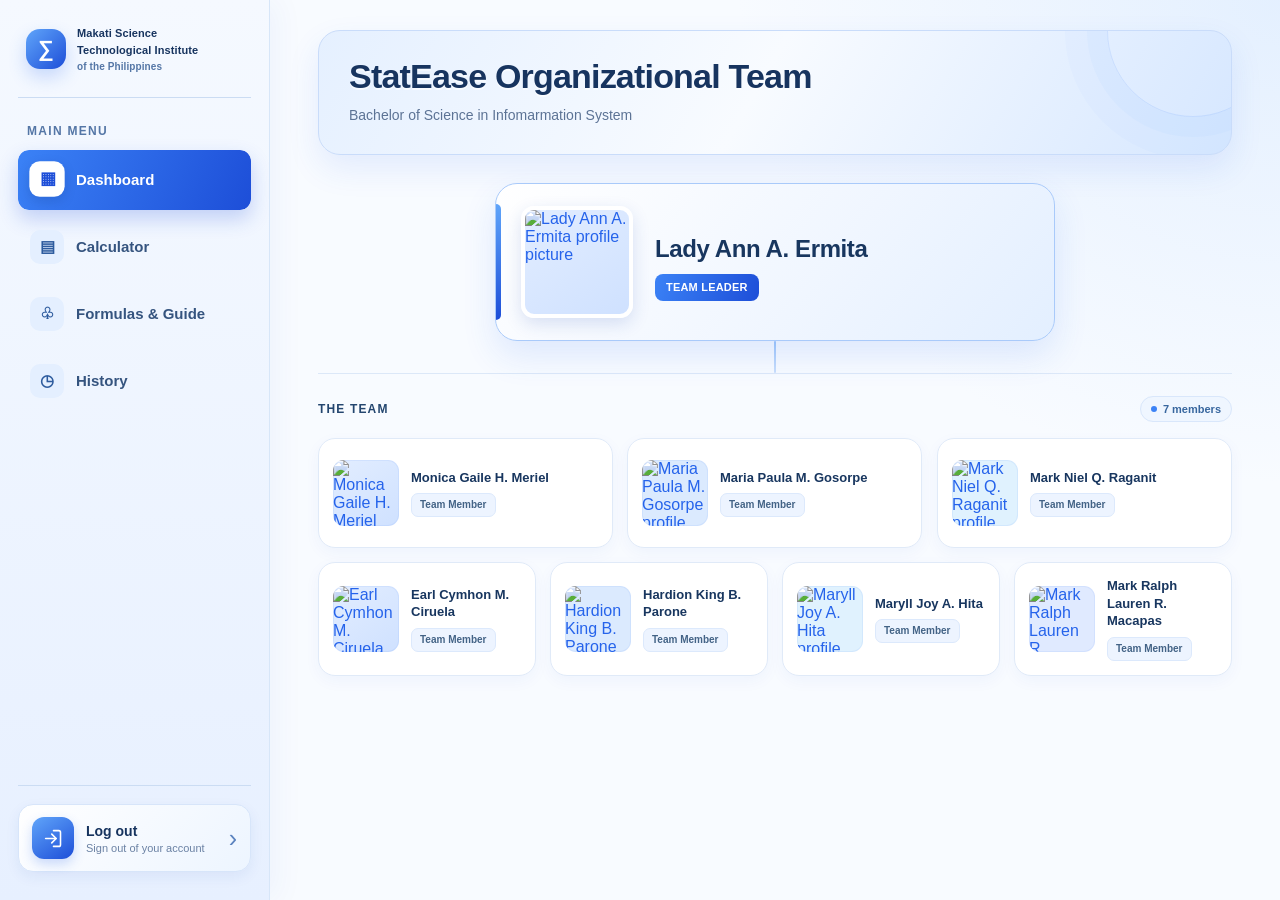
==== index.html @ 44cc8738 "Update index.html" ====
<!DOCTYPE html>

<html lang="en">

<head>

<meta charset="UTF-8">

<meta name="viewport" content="width=device-width, initial-scale=1.0, viewport-fit=cover">

<title>MSTIP | Central Tendency Calculator</title>



<style>

:root {

  --pink: #2563eb;

  --pink-dark: #1d4ed8;

  --pink-soft: #eaf3ff;

  --violet: #dbeafe;

  --ink: #172b4d;

  --muted: #64748b;

  --paper: #f7fbff;

  --line: #d7e6f8;

}



* { box-sizing: border-box; }



body {

  margin: 0;

  font-family: "Segoe UI", Arial, sans-serif;

  background: #eef5ff;

  color: var(--ink);

}



.app {

  display: flex;

  min-height: 100vh;

}



/* SIDEBAR */

.sidebar {

  width: 270px;

  background: var(--pink-soft);

  padding: 26px 18px;

  display: flex;

  flex-direction: column;

  flex-shrink: 0;

  border-right: 1px solid var(--line);

}



.brand {

  display: flex;

  align-items: center;

  gap: 11px;

  padding: 0 8px 24px;

  border-bottom: 1px solid #cbdcf3;

  font-size: 21px;

  font-weight: 800;

}



.brand-name {
  min-width: 0;
  display: flex;
  flex-direction: column;
  gap: 2px;
  font-size: 11px;
  line-height: 1.35;
  font-weight: 800;
  letter-spacing: .1px;
}
.brand-name small {
  font-size: 10px;
  line-height: 1.3;
  font-weight: 600;
  color: #5476a6;
}

.brand-icon {

  width: 40px;

  height: 40px;

  border-radius: 12px;

  background: var(--pink);

  color: white;

  display: grid;

  place-items: center;

  font-size: 22px;

}



.menu-label {

  font-size: 12px;

  letter-spacing: 1.3px;

  color: #5476a6;

  margin: 26px 9px 12px;

  font-weight: 700;

}



.nav {

  display: grid;

  gap: 7px;

}



.nav button {

  border: 0;

  background: transparent;

  color: #35547f;

  text-align: left;

  padding: 13px 12px;

  border-radius: 11px;

  font-size: 15px;

  display: flex;

  gap: 12px;

  align-items: center;

  cursor: pointer;

}



.nav button:hover {

  background: #dbeafe;

}



.nav button.active {

  background: var(--pink);

  color: white;

  font-weight: 700;

}



.nav-icon {

  width: 19px;

  text-align: center;

  font-size: 17px;

}



.sidebar-note {

  margin-top: auto;

  background: #fff8fc;

  border: 1px solid var(--line);

  padding: 14px;

  border-radius: 14px;

  color: #59769d;

  font-size: 12px;

  line-height: 1.6;

}



/* MAIN CONTENT */

.main {

  flex: 1;

  min-width: 0;

  padding: 30px clamp(18px, 4vw, 48px);

  background: var(--paper);

}



.page {

  display: none;

  animation: fade .2s ease;

}



.page.active {

  display: block;

}



@keyframes fade {

  from {

    opacity: .4;

    transform: translateY(3px);

  }

  to {

    opacity: 1;

    transform: none;

  }

}



.page-head {

  margin-bottom: 22px;

}



.page-head h1 {

  font-size: 27px;

  margin: 0 0 8px;

  color: #17345f;

}



.page-head p {

  margin: 0;

  color: var(--muted);

  font-size: 14px;

  line-height: 1.6;

}



/* DASHBOARD: TWO MEMBERS PER ROW */

.team-grid {

  display: grid;

  grid-template-columns: repeat(2, minmax(0, 1fr));

  gap: 16px;

}



.member-card {

  background: white;

  border: 1px solid var(--line);

  border-radius: 17px;

  min-height: 178px;

  display: flex;

  flex-direction: column;

  align-items: center;

  justify-content: center;

  padding: 20px 14px;

  text-align: center;

  box-shadow: 0 4px 15px rgba(124, 57, 94, .035);

  transition: .2s;

}



.member-card:hover {

  transform: translateY(-3px);

  box-shadow: 0 8px 22px rgba(124, 57, 94, .09);

}



.avatar {

  width: 66px;

  height: 66px;

  border-radius: 50%;

  display: grid;

  place-items: center;

  margin-bottom: 12px;

  color: #1d4ed8;

  background: #dbeafe;

}



.avatar svg {

  width: 31px;

  height: 31px;

}



.member-card:nth-child(4n+2) .avatar {

  background: var(--violet);

}



.member-card:nth-child(4n+3) .avatar {

  background: #e0f2fe;

}



.member-card:nth-child(4n) .avatar {

  background: #e0eaff;

}



.member-name {

  font-weight: 700;

  font-size: 16px;

  margin-bottom: 6px;

}



.member-role {

  font-size: 13px;

  color: var(--muted);

}



/* CARDS AND FORMS */

.panel {

  background: white;

  border: 1px solid var(--line);

  border-radius: 17px;

  padding: 23px;

  margin-bottom: 18px;

  box-shadow: 0 4px 15px rgba(124, 57, 94, .035);

}



.panel h2 {

  font-size: 18px;

  margin: 0 0 17px;

}



.form-row {

  display: grid;

  grid-template-columns: 1fr 1fr;

  gap: 16px;

}



.field {

  display: flex;

  flex-direction: column;

  gap: 8px;

  margin-bottom: 16px;

}



.field label {

  font-size: 13px;

  font-weight: 700;

  color: #35547f;

}



.field input,

.field textarea,

.field select {

  width: 100%;

  border: 1px solid #cbdcf3;

  border-radius: 10px;

  padding: 12px 13px;

  background: #f8fbff;

  color: var(--ink);

  font: inherit;

  outline: none;

}



.field input:focus,

.field textarea:focus,

.field select:focus {

  border-color: var(--pink);

  box-shadow: 0 0 0 3px #dbeafe;

}



.field textarea {

  min-height: 115px;

  resize: vertical;

}



.hint {

  font-size: 12px;

  color: var(--muted);

}



.btn {

  border: 0;

  border-radius: 10px;

  background: var(--pink);

  color: white;

  font-weight: 700;

  padding: 12px 18px;

  cursor: pointer;

  font-size: 14px;

}



.btn:hover {

  background: var(--pink-dark);

}



.btn.secondary {

  background: #e0ecff;

  color: #2455a6;

}



/* CALCULATOR RESULTS */

.results {

  display: grid;

  grid-template-columns: repeat(3, minmax(0, 1fr));

  gap: 12px;

}



.result-card {

  border-radius: 13px;

  background: #f1f7ff;

  border: 1px solid var(--line);

  padding: 17px;

}



.result-card span {

  font-size: 12px;

  color: var(--muted);

  display: block;

  margin-bottom: 8px;

}



.result-card strong {

  font-size: 24px;

  color: var(--pink-dark);

  overflow-wrap: anywhere;

}



.result-card p {

  font-size: 12px;

  color: var(--muted);

  margin: 7px 0 0;

}



.table-wrap {

  overflow: auto;

}



table {

  width: 100%;

  border-collapse: collapse;

  font-size: 13px;

}



th, td {

  padding: 11px 12px;

  border-bottom: 1px solid #e1ebf8;

  text-align: left;

}



th {

  color: #355b91;

  background: #fff7fb;

}



td {

  color: #29466f;

}



/* FORMULAS */

.formula-list {

  display: grid;

  gap: 13px;

}



.formula {

  border: 1px solid var(--line);

  border-radius: 13px;

  padding: 17px;

  background: #f8fbff;

}



.formula h3 {

  margin: 0 0 7px;

  font-size: 15px;

}



.formula code {

  font-size: 14px;

  color: var(--pink-dark);

  white-space: normal;

}



.formula p {

  margin: 8px 0 0;

  color: var(--muted);

  font-size: 13px;

  line-height: 1.6;

}



/* HISTORY AND SETTINGS */

.history-empty {

  color: var(--muted);

  font-size: 14px;

}



.history-item {

  border-bottom: 1px solid #e1ebf8;

  padding: 14px 0;

}



.history-item:last-child {

  border: 0;

}



.history-item strong {

  display: block;

  margin-bottom: 5px;

}



.history-item small {

  color: var(--muted);

}



.setting-row {

  display: flex;

  align-items: center;

  justify-content: space-between;

  gap: 15px;

  padding: 15px 0;

  border-bottom: 1px solid #e1ebf8;

}



.setting-row:last-child {

  border: 0;

}



.setting-row p {

  margin: 5px 0 0;

  font-size: 13px;

  color: var(--muted);

}



.setting-row input[type=checkbox] {

  accent-color: var(--pink);

  width: 18px;

  height: 18px;

}



/* RESPONSIVE DESIGN */

@media (max-width: 780px) {

  .app {

    display: block;

  }



  .sidebar {

    width: 100%;

    padding: 12px 14px;

    position: sticky;

    top: 0;

    z-index: 5;

    border-right: 0;

    border-bottom: 1px solid var(--line);

  }



  .brand {

    padding: 0 3px 10px;

    border: 0;

    font-size: 19px;

  }



  .brand-icon {

    width: 34px;

    height: 34px;

  }



  .menu-label,

  .sidebar-note {

    display: none;

  }



  .nav {

    display: flex;

    overflow-x: auto;

    gap: 5px;

    padding-top: 4px;

  }



  .nav button {

    white-space: nowrap;

    padding: 10px;

    font-size: 13px;

    gap: 7px;

  }



  .main {

    padding: 22px 15px;

  }



  .page-head h1 {

    font-size: 24px;

  }



  .member-card {

    min-height: 155px;

    padding: 15px 8px;

  }



  .avatar {

    width: 57px;

    height: 57px;

  }



  .results,

  .form-row {

    grid-template-columns: 1fr;

  }



  .panel {

    padding: 17px;

  }

}



@media (max-width: 420px) {

  .team-grid {

    gap: 10px;

  }



  .member-card {

    min-height: 148px;

  }



  .member-name {

    font-size: 14px;

  }



  .member-role {

    font-size: 12px;

  }



  .nav button {

    padding: 9px 8px;

  }



  .nav-icon {

    display: none;

  }

}





/* POLISHED LIGHT-BLUE / DARK-BLUE THEME */

body { background: #edf4ff; }

.sidebar {

  background: linear-gradient(180deg, #f5f9ff 0%, #e7f0ff 100%);

  box-shadow: 8px 0 28px rgba(30, 64, 175, .045);

  min-height: 100vh;

}

.brand { color: #17345f; }

.brand-icon {

  background: linear-gradient(135deg, #60a5fa, #1d4ed8);

  border-radius: 14px;

  box-shadow: 0 8px 18px rgba(37, 99, 235, .22);

}

.nav button {

  transition: background .2s ease, color .2s ease, transform .2s ease, box-shadow .2s ease;

  font-weight: 600;

}

.nav button:hover { background: #dbeafe; transform: translateX(2px); }

.nav button.active {

  background: linear-gradient(115deg, #3b82f6, #1d4ed8);

  color: #fff;

  box-shadow: 0 8px 18px rgba(37, 99, 235, .2);

}

.sidebar-note {

  background: rgba(255,255,255,.78);

  border-color: #cbdcf3;

  box-shadow: 0 8px 20px rgba(30, 64, 175, .045);

}

.main {

  background: radial-gradient(ellipse at top right, rgba(191,219,254,.35), transparent 38%), #f8fbff;

}

.page-head {

  padding: 22px 24px;

  border: 1px solid #dce9fb;

  border-radius: 20px;

  background: linear-gradient(120deg, #e7f1ff 0%, #f8fbff 58%, #dbeafe 100%);

  box-shadow: 0 10px 28px rgba(30, 64, 175, .055);

  position: relative;

  overflow: hidden;

}

.page-head:after {

  content: "";

  position: absolute;

  width: 170px; height: 170px;

  border: 1px solid rgba(59,130,246,.14);

  border-radius: 50%;

  right: -48px; top: -86px;

  box-shadow: 0 0 0 20px rgba(59,130,246,.035), 0 0 0 42px rgba(59,130,246,.025);

  pointer-events: none;

}

.page-head h1 { color: #17345f; letter-spacing: -.4px; }

.page-head p { color: #5c7395; }

.member-card, .panel {

  border-color: #dce8f8;

  box-shadow: 0 8px 24px rgba(30, 64, 175, .055);

  transition: transform .2s ease, box-shadow .2s ease;

}

.member-card { background: linear-gradient(145deg, #fff 0%, #f2f7ff 100%); }

.member-card:hover, .panel:hover {

  box-shadow: 0 13px 30px rgba(30, 64, 175, .10);

}

.avatar {

  background: linear-gradient(145deg, #dbeafe, #bfdbfe);

  color: #1d4ed8;

  box-shadow: inset 0 0 0 1px rgba(37,99,235,.08);

}

.member-name { color: #17345f; }

.member-role { color: #6b7f9d; }

.btn {

  background: linear-gradient(120deg, #3b82f6, #1d4ed8);

  box-shadow: 0 6px 14px rgba(37, 99, 235, .16);

  transition: transform .2s ease, box-shadow .2s ease;

}

.btn:hover { background: linear-gradient(120deg, #2563eb, #1e40af); transform: translateY(-1px); }

.btn.secondary { background: #e4efff; color: #1d4ed8; box-shadow: none; }

.btn.secondary:hover { background: #d5e6ff; }

.result-card { background: linear-gradient(145deg, #f7fbff, #eaf3ff); border-color: #d5e5fa; }

.result-card strong, .formula code { color: #1d4ed8; }

.formula { background: linear-gradient(145deg, #fff, #f5f9ff); }

th { color: #315b96; background: #edf5ff; }

.setting-row input[type=checkbox] { accent-color: #2563eb; }

/* STYLISH LOG OUT AREA — pinned to the bottom of the sidebar */

.sidebar-bottom {

  margin-top: auto;

  padding: 18px 0 2px;

  border-top: 1px solid #cbdcf3;

}

.logout-button {

  width: 100%;

  display: flex;

  align-items: center;

  gap: 12px;

  padding: 12px 13px;

  border: 1px solid #d7e5fa;

  border-radius: 15px;

  background: linear-gradient(135deg, rgba(255,255,255,.98), #edf5ff);

  color: #244574;

  text-align: left;

  cursor: pointer;

  box-shadow: 0 5px 14px rgba(30,64,175,.07);

  transition: transform .2s ease, box-shadow .2s ease, border-color .2s ease, background .2s ease;

}

.logout-button:hover {

  transform: translateY(-2px);

  border-color: #93baf4;

  background: linear-gradient(135deg, #eff6ff, #dbeafe);

  box-shadow: 0 9px 20px rgba(37,99,235,.14);

}

.logout-button:focus-visible { outline: 3px solid #93c5fd; outline-offset: 3px; }

.logout-icon {

  width: 42px;

  height: 42px;

  flex: 0 0 42px;

  display: grid;

  place-items: center;

  border-radius: 12px;

  color: #fff;

  background: linear-gradient(145deg, #60a5fa, #1d4ed8);

  box-shadow: 0 5px 12px rgba(37,99,235,.23);

}

.logout-icon svg { width: 21px; height: 21px; }

.logout-copy { display: flex; flex: 1; min-width: 0; flex-direction: column; gap: 3px; }

.logout-copy strong { font-size: 14px; font-weight: 750; color: #17345f; }

.logout-copy small { font-size: 11px; color: #6b82a4; }

.logout-arrow { color: #5b83bf; font-size: 25px; line-height: 1; transition: transform .2s ease; }

.logout-button:hover .logout-arrow { transform: translateX(3px); }

@media (max-width: 780px) {

  .sidebar-bottom { margin-top: 10px; padding-top: 12px; }

  .logout-button { max-width: 100%; }

}

@media (max-width: 780px) {

  .sidebar { min-height: auto; }

  .page-head { padding: 19px; }

  .page-head:after { width: 110px; height: 110px; }

}




/* FIXED DASHBOARD LAYOUT: sidebar stays still, only the selected page scrolls */
@media (min-width: 781px) {
  html, body { height: 100%; overflow: hidden; }
  .app { height: 100vh; min-height: 0; }
  .sidebar {
    position: fixed;
    top: 0; left: 0; bottom: 0;
    width: 270px;
    height: 100vh;
    min-height: 0;
    overflow-y: auto;
    box-sizing: border-box;
    z-index: 20;
  }
  .main {
    margin-left: 270px;
    width: calc(100% - 270px);
    height: 100vh;
    box-sizing: border-box;
    overflow-y: auto;
    overscroll-behavior: contain;
    scroll-behavior: smooth;
  }
  .page { animation: none; }
}

@media (max-width: 780px) {
  .app { display: block; min-height: 100vh; }
  .sidebar {
    position: sticky; top: 0;
    width: 100%; height: auto; min-height: auto;
    max-height: none; overflow: visible;
    box-sizing: border-box;
  }
  .main { width: 100%; height: auto; overflow: visible; }
  .page { animation: none; }
}



/* POLISHED TEAM ORGANIZATION LAYOUT */
#teamGrid.org-chart {
  width: 100%;
  max-width: 1180px;
  margin: 0 auto;
  display: block;
  position: relative;
}
.page-head {
  margin-bottom: 28px;
  padding: 26px 30px;
  border: 1px solid #d7e6fb;
  border-radius: 22px;
  background: linear-gradient(112deg, #e8f2ff 0%, #f8fbff 65%, #dceaff 100%);
  box-shadow: 0 12px 28px rgba(37, 99, 235, .055);
}
.page-head h1 {
  font-size: clamp(27px, 3vw, 34px);
  letter-spacing: -.8px;
  line-height: 1.15;
  margin-bottom: 8px;
}
.page-head p { max-width: 640px; font-size: 14px; line-height: 1.7; }
.leader-wrap {
  display: flex;
  justify-content: center;
  position: relative;
  padding-bottom: 32px;
}
.leader-wrap::after {
  content: "";
  position: absolute;
  left: 50%;
  bottom: 0;
  height: 32px;
  width: 2px;
  transform: translateX(-50%);
  border-radius: 3px;
  background: linear-gradient(#93bdf8, #c7dcfb);
}
.member-card {
  box-sizing: border-box;
  min-width: 0;
  display: flex;
  flex-direction: row;
  align-items: center;
  justify-content: flex-start;
  gap: 15px;
  padding: 16px;
  min-height: 118px;
  text-align: left;
  border: 1px solid #e0eaf8;
  border-radius: 17px;
  background: #fff;
  box-shadow: 0 5px 16px rgba(29, 78, 216, .045);
  transition: border-color .18s ease, box-shadow .18s ease, transform .18s ease;
}
.member-card:hover {
  transform: translateY(-2px);
  border-color: #a7c7f8;
  box-shadow: 0 12px 24px rgba(29, 78, 216, .095);
}
.member-card.leader-card {
  width: min(100%, 560px);
  min-height: 158px;
  gap: 22px;
  padding: 22px 25px;
  border: 1px solid #a9cafa;
  border-radius: 22px;
  background: linear-gradient(130deg, #ffffff 0%, #f0f6ff 58%, #e3efff 100%);
  box-shadow: 0 15px 34px rgba(37, 99, 235, .12);
  position: relative;
  overflow: hidden;
}
.member-card.leader-card::before {
  content: "";
  position: absolute;
  left: 0;
  top: 20px;
  bottom: 20px;
  width: 5px;
  border-radius: 0 6px 6px 0;
  background: linear-gradient(#60a5fa, #1d4ed8);
}
.avatar {
  width: 70px;
  height: 70px;
  flex: 0 0 70px;
  margin: 0;
  display: grid;
  place-items: center;
  overflow: hidden;
  border-radius: 12px;
  color: #2563eb;
  background: linear-gradient(145deg, #e2edff, #cfe1ff);
  box-shadow: inset 0 0 0 1px rgba(37, 99, 235, .07);
}
.avatar svg { width: 29px; height: 29px; }
.avatar img {
  display: block;
  width: 100%;
  height: 100%;
  object-fit: cover;
  object-position: center 35%;
  border-radius: 0 !important;
}
.member-info {
  display: flex;
  min-width: 0;
  flex-direction: column;
  align-items: flex-start;
  justify-content: center;
  gap: 7px;
}
.member-name {
  color: #18365f;
  font-size: 14px;
  font-weight: 750;
  line-height: 1.35;
  margin: 0;
  text-align: left;
  overflow-wrap: anywhere;
}
.member-role {
  display: inline-flex;
  align-items: center;
  padding: 5px 10px;
  border-radius: 7px;
  color: #436386;
  background: #edf4ff;
  border: 1px solid #dce9fc;
  font-size: 11px;
  font-weight: 700;
  line-height: 1.2;
}
.leader-card .avatar {
  width: 112px;
  height: 112px;
  flex-basis: 112px;
  border-radius: 13px;
  border: 4px solid #fff;
  box-shadow: 0 6px 17px rgba(30, 64, 175, .15);
}
.leader-card .member-info { gap: 9px; }
.leader-card .member-name { font-size: clamp(19px, 2vw, 24px); letter-spacing: -.4px; }
.leader-card .member-role {
  color: #fff;
  background: linear-gradient(110deg, #3b82f6, #1d4ed8);
  border: 0;
  border-radius: 8px;
  padding: 7px 11px;
  font-size: 11px;
  letter-spacing: .2px;
  text-transform: uppercase;
}
.leader-kicker {
  margin: 0 0 1px;
  color: #6482a8;
  font-size: 10px;
  font-weight: 800;
  letter-spacing: 1.35px;
  text-transform: uppercase;
}
.members-area {
  border-top: 1px solid #dce8f8;
  padding-top: 22px;
}
.members-heading {
  display: flex;
  align-items: center;
  justify-content: space-between;
  gap: 12px;
  margin: 0 0 16px;
}
.members-heading strong {
  color: #24466f;
  font-size: 12px;
  font-weight: 800;
  letter-spacing: 1.15px;
  text-transform: uppercase;
}
.members-count {
  display: inline-flex;
  align-items: center;
  gap: 6px;
  border: 1px solid #d9e7fb;
  background: #eff6ff;
  color: #38679f;
  padding: 6px 10px;
  border-radius: 999px;
  font-size: 11px;
  font-weight: 750;
  white-space: nowrap;
}
.members-count::before {
  content: "";
  width: 6px;
  height: 6px;
  background: #3b82f6;
  border-radius: 50%;
}
.member-grid {
  display: grid;
  gap: 14px;
  align-items: stretch;
}
/* Exact requested team pattern: members 2–4 on row one, 5–8 on row two. */
.member-grid--three { grid-template-columns: repeat(3, minmax(0, 1fr)); }
.member-grid--four { grid-template-columns: repeat(4, minmax(0, 1fr)); margin-top: 14px; }
.member-grid .member-card { min-height: 110px; padding: 14px; gap: 12px; }
.member-grid .avatar { width: 66px; height: 66px; flex-basis: 66px; border-radius: 11px; }
.member-grid .member-name { font-size: 13px; }
.member-grid .member-role { max-width: 100%; padding: 5px 8px; font-size: 10px; }
@media (max-width: 1260px) {
  .member-grid--three { grid-template-columns: repeat(3, minmax(0, 1fr)); }
  .member-grid--four { grid-template-columns: repeat(2, minmax(0, 1fr)); }
}
@media (max-width: 780px) {
  .page-head { padding: 22px; border-radius: 18px; }
  #teamGrid.org-chart { max-width: none; }
  .leader-card { max-width: 540px; }
  .member-grid--three { grid-template-columns: repeat(3, minmax(0, 1fr)); }
  .member-grid--four { grid-template-columns: repeat(2, minmax(0, 1fr)); }
}
@media (max-width: 540px) {
  .main { padding: 18px 13px; }
  .page-head { padding: 19px; margin-bottom: 20px; }
  .page-head h1 { font-size: 25px; }
  .leader-wrap { padding-bottom: 24px; }
  .leader-wrap::after { height: 24px; }
  .member-card.leader-card { min-height: 126px; gap: 14px; padding: 15px 15px 15px 19px; border-radius: 17px; }
  .leader-card .avatar { width: 88px; height: 88px; flex-basis: 88px; }
  .leader-card .member-name { font-size: 18px; }
  .member-grid--three { grid-template-columns: 1fr; gap: 10px; }
  .member-grid--four { grid-template-columns: 1fr; gap: 10px; margin-top: 10px; }
  .member-grid .member-card { min-height: 94px; padding: 12px; }
  .member-grid .avatar { width: 66px; height: 66px; flex-basis: 66px; }
  .members-heading { margin-bottom: 12px; }
}
@media (prefers-reduced-motion: reduce) {
  .member-card { transition: none; }
}



/* FORMULA POSTERS — bold, textbook-style formula cards */
.formula-list {
  display: grid;
  /* Wide formula posters read more like the user's reference example. */
  grid-template-columns: minmax(0, 1fr);
  align-items: stretch;
  gap: 22px;
  max-width: 1120px;
  margin-inline: auto;
}
.formula.formula-poster {
  display: flex;
  flex-direction: column;
  min-width: 0;
  padding: 0;
  overflow: hidden;
  border: 1px solid #d6e2f2;
  border-radius: 18px;
  background: #f7f7f8;
  box-shadow: 0 8px 22px rgba(31, 58, 96, .08);
}
.formula-poster-title {
  display: flex;
  min-height: 54px;
  align-items: center;
  justify-content: center;
  padding: 12px 14px;
  background: #123B6D;
  color: #fff;
  text-align: center;
  font-size: 21px;
  font-weight: 500;
  letter-spacing: .2px;
}
.formula-poster-equation {
  flex: 1;
  min-height: 164px;
  display: flex;
  align-items: center;
  justify-content: center;
  gap: 12px;
  padding: 20px 13px;
  color: #393939;
  background: #fafafa;
  font-family: "Cambria Math", Cambria, "Times New Roman", serif;
}
.math-symbol { font-size: clamp(38px, 3.5vw, 52px); font-style: italic; white-space: nowrap; }
.math-equals { font-size: clamp(34px, 3vw, 46px); font-weight: 300; }
.math-fraction {
  display: inline-flex;
  flex-direction: column;
  align-items: stretch;
  justify-content: center;
  min-width: 108px;
  text-align: center;
  font-size: clamp(29px, 2.7vw, 39px);
  line-height: 1.05;
}
.math-numerator { display: flex; align-items: center; justify-content: center; gap: 7px; padding: 0 5px 5px; white-space: nowrap; }
.sigma-wrap { display: inline-flex; position: relative; align-items: center; padding-right: 14px; }
.sigma { font-size: 1.8em; line-height: .9; }
.sigma-limits { display: flex; flex-direction: column; position: absolute; left: calc(100% - 10px); top: 1px; font-size: .42em; line-height: 1.1; }
.sigma-limits sup, .sigma-limits sub { position: static; font-size: 1em; line-height: 1.05; }
.sum-x sub { font-size: .55em; }
.fraction-rule { height: 2px; min-height: 2px; background: #4a4a4a; margin: 0 1px; }
.math-denominator { padding-top: 5px; font-size: .92em; }
.formula-poster-caption { padding: 12px 16px 3px; text-align: center; color: #43536a; font-size: 12px; line-height: 1.5; }
.formula-poster-note { margin-top: auto; padding: 9px 12px 13px; text-align: center; color: #6c7480; font-size: 11px; line-height: 1.4; }
.median-equation {
  box-sizing: border-box;
  flex-direction: column;
  align-items: stretch;
  justify-content: space-between;
  gap: 26px;
  min-height: 430px;
  padding: 28px 30px 20px;
  border: 3px solid #FFAD33;
  background: #fff;
  color: #073B6D;
}
.median-case { display: flex; flex-direction: column; align-items: stretch; gap: 12px; text-align: left; }
.case-label { color: #FFAD33; font-family: Arial, sans-serif; font-size: clamp(20px, 2.3vw, 29px); font-weight: 800; letter-spacing: 0; line-height: 1.2; }
.median-math { display: flex; align-items: center; justify-content: center; gap: 12px; color: #073B6D; font-size: clamp(28px, 3vw, 43px); font-weight: 650; white-space: nowrap; line-height: 1.25; }
.median-math sup { font-size: .58em; align-self: flex-start; margin-left: -8px; }
.median-math sub { font-size: .58em; }
.median-position { display: inline-flex; align-items: center; gap: 1px; }
.median-paren { font-size: 1.2em; font-weight: 400; }
.small-fraction { display: inline-flex; flex-direction: column; align-items: stretch; justify-content: center; vertical-align: middle; line-height: 1.1; font-size: .9em; font-weight: 650; text-align: center; }
.small-fraction > span:first-child { padding: 0 8px 5px; text-align: center; }
.small-fraction > span:last-child { padding-top: 4px; text-align: center; }
.small-fraction .fraction-rule, .median-even-fraction > .fraction-rule { display: block; width: 100%; box-sizing: border-box; background: #073B6D; height: 3px; min-height: 3px; }
.median-even-fraction { display: inline-flex; flex-direction: column; align-items: stretch; min-width: min(70%, 640px); font-size: .88em; line-height: 1.2; }
.median-even-numerator { display: flex; align-items: center; justify-content: center; gap: clamp(8px, 2vw, 24px); padding: 0 5px 8px; }
.median-definition { display: flex; flex-wrap: wrap; gap: 6px 26px; color: #FFAD33; font-family: Arial, sans-serif; font-size: clamp(17px, 2vw, 25px); font-weight: 750; line-height: 1.3; }
.median-definition i { font-weight: 800; }
.mode-equation { gap: 11px; }
.mode-symbol { font-size: clamp(39px, 3.5vw, 52px); white-space: nowrap; font-style: italic; }
.mode-symbol sub { font-size: .55em; }
.mode-definition { font-size: clamp(20px, 2vw, 27px); text-align: center; line-height: 1.35; }
@media (max-width: 1100px) {
  .formula-poster-equation { min-height: 145px; }
  .math-symbol, .mode-symbol { font-size: 48px; }
  .math-equals { font-size: 40px; }
  .math-fraction { font-size: 36px; }
  .mode-definition { font-size: 25px; }
}
@media (max-width: 650px) {
  .median-equation { min-height: 0; gap: 24px; padding: 22px 16px 18px; }
  .case-label { font-size: 21px; }
  .median-math { white-space: normal; flex-wrap: wrap; gap: 8px; font-size: clamp(24px, 5.2vw, 32px); }
  .median-even-fraction { min-width: 0; max-width: 100%; font-size: .8em; }
  .median-even-numerator { gap: 8px; }
  .median-definition { font-size: 17px; gap: 5px 16px; }
}
@media (max-width: 420px) {
  .formula-poster-title { font-size: 19px; }
  .formula-poster-equation { padding-left: 8px; padding-right: 8px; gap: 8px; }
  .math-symbol, .mode-symbol { font-size: 40px; }
  .math-equals { font-size: 32px; }
  .math-fraction { min-width: 88px; font-size: 31px; }
  .median-equation { padding: 18px 11px 16px; }
  .median-math { font-size: 23px; }
}



/* DASHBOARD + NAVIGATION INTERACTION EFFECTS */
.nav button {
  position: relative;
  isolation: isolate;
  overflow: hidden;
  min-height: 54px;
  transition: transform .22s ease, color .22s ease, box-shadow .22s ease, background .22s ease;
}
.nav button::before {
  content: "";
  position: absolute;
  z-index: -1;
  inset: 0;
  border-radius: inherit;
  background: linear-gradient(115deg, #3b82f6 0%, #1d4ed8 100%);
  transform: translateX(-102%);
  transition: transform .28s ease;
}
.nav button.active::before { transform: translateX(0); }
.nav button:hover:not(.active) {
  transform: translateX(4px);
  background: #dceaff;
  box-shadow: inset 3px 0 0 #60a5fa;
}
.nav button.active {
  color: #fff;
  background: transparent;
  box-shadow: 0 9px 20px rgba(29, 78, 216, .23);
}
.nav-icon {
  display: inline-grid;
  place-items: center;
  flex: 0 0 34px;
  width: 34px;
  height: 34px;
  border-radius: 10px;
  background: #e4efff;
  color: #2d5b9e;
  font-size: 16px;
  line-height: 1;
  transition: background .22s ease, color .22s ease, transform .22s ease, box-shadow .22s ease;
}
.nav-icon-dashboard {
  font-family: "Segoe UI", Arial, sans-serif;
  font-size: 16px;
  font-weight: 900;
  letter-spacing: -.8px;
  background: linear-gradient(145deg, #dbeafe, #bfdbfe);
  color: #1d4ed8;
  box-shadow: inset 0 0 0 1px rgba(37, 99, 235, .12);
}
.nav button.active .nav-icon {
  color: #1d4ed8;
  background: #fff;
  box-shadow: 0 4px 11px rgba(9, 35, 90, .17);
  transform: translateY(-1px) scale(1.04);
}
.nav button.active .nav-icon-dashboard {
  animation: dashboardIconPulse 2.4s ease-in-out infinite;
}
.nav button:active { transform: scale(.985); }

#dashboard .page-head {
  background: linear-gradient(120deg, #e5f0ff 0%, #f8fbff 48%, #d6e7ff 100%);
  border-color: #c9dcfa;
  box-shadow: 0 14px 32px rgba(37, 99, 235, .10);
}
#dashboard .page-head h1 {
  position: relative;
  z-index: 1;
  text-shadow: 0 2px 0 rgba(255,255,255,.6);
}
#dashboard .page-head p { position: relative; z-index: 1; }
#dashboard.page.active .page-head { animation: dashboardHeadIn .52s cubic-bezier(.2,.75,.25,1) both; }
#dashboard.page.active .leader-card { animation: teamCardIn .55s .06s cubic-bezier(.2,.75,.25,1) both; }
#dashboard.page.active .member-grid--three .member-card:nth-child(1) { animation: teamCardIn .48s .12s cubic-bezier(.2,.75,.25,1) both; }
#dashboard.page.active .member-grid--three .member-card:nth-child(2) { animation: teamCardIn .48s .19s cubic-bezier(.2,.75,.25,1) both; }
#dashboard.page.active .member-grid--three .member-card:nth-child(3) { animation: teamCardIn .48s .26s cubic-bezier(.2,.75,.25,1) both; }
#dashboard.page.active .member-grid--four .member-card:nth-child(1) { animation: teamCardIn .48s .16s cubic-bezier(.2,.75,.25,1) both; }
#dashboard.page.active .member-grid--four .member-card:nth-child(2) { animation: teamCardIn .48s .23s cubic-bezier(.2,.75,.25,1) both; }
#dashboard.page.active .member-grid--four .member-card:nth-child(3) { animation: teamCardIn .48s .30s cubic-bezier(.2,.75,.25,1) both; }
#dashboard.page.active .member-grid--four .member-card:nth-child(4) { animation: teamCardIn .48s .37s cubic-bezier(.2,.75,.25,1) both; }
#dashboard .member-card { will-change: transform; }
#dashboard .leader-card:hover { transform: translateY(-4px); box-shadow: 0 18px 38px rgba(37, 99, 235, .18); }
#dashboard .member-grid .member-card:hover .avatar { transform: scale(1.045); box-shadow: 0 7px 17px rgba(37, 99, 235, .14); }
#dashboard .avatar { transition: transform .22s ease, box-shadow .22s ease; }
@keyframes dashboardHeadIn {
  from { opacity: 0; transform: translateY(10px); }
  to { opacity: 1; transform: translateY(0); }
}
@keyframes teamCardIn {
  from { opacity: 0; transform: translateY(13px) scale(.985); }
  to { opacity: 1; transform: translateY(0) scale(1); }
}
@keyframes dashboardIconPulse {
  0%, 100% { box-shadow: 0 4px 11px rgba(9, 35, 90, .17); }
  50% { box-shadow: 0 4px 14px rgba(255,255,255,.38), 0 0 0 4px rgba(191,219,254,.24); }
}
@media (prefers-reduced-motion: reduce) {
  .nav button, .nav button::before, .nav-icon, #dashboard .avatar { transition: none !important; }
  .nav button.active .nav-icon-dashboard,
  #dashboard.page.active .page-head,
  #dashboard.page.active .leader-card,
  #dashboard.page.active .member-grid .member-card { animation: none !important; }
}
@media (max-width: 780px) {
  .nav button { min-height: 46px; }
  .nav-icon { flex-basis: 30px; width: 30px; height: 30px; }
  .nav button:hover:not(.active) { transform: translateY(-1px); }
}



/* FINAL MOBILE POLISH — iPhone, Android and small tablets */
html { -webkit-text-size-adjust: 100%; }
body { overflow-x: hidden; }
img, svg, video, canvas { max-width: 100%; }
button, input, select, textarea { font: inherit; }
button, a, input, select, textarea { -webkit-tap-highlight-color: transparent; }

@media (max-width: 780px) {
  html, body { height: auto; min-height: 100%; overflow-x: hidden; overflow-y: auto; }
  .app { display: block; width: 100%; min-height: 100vh; min-height: 100dvh; }
  .sidebar {
    position: sticky;
    top: 0;
    z-index: 50;
    width: 100%;
    height: auto;
    min-height: 0;
    max-height: none;
    overflow: visible;
    padding: 10px 12px 11px;
    border-radius: 0 0 16px 16px;
    box-shadow: 0 7px 22px rgba(30, 64, 175, .09);
  }
  .brand {
    width: 100%;
    min-width: 0;
    align-items: center;
    gap: 9px;
    padding: 0 2px 10px;
  }
  .brand-icon { flex: 0 0 36px; width: 36px; height: 36px; }
  .brand-name { font-size: 11px; line-height: 1.25; }
  .brand-name small { font-size: 10px; }
  .menu-label, .sidebar-note { display: none !important; }
  .nav {
    display: grid;
    grid-template-columns: repeat(2, minmax(0, 1fr));
    gap: 7px;
    width: 100%;
    padding-top: 2px;
    overflow: visible;
  }
  .nav button {
    width: 100%;
    min-width: 0;
    min-height: 44px;
    white-space: normal;
    justify-content: flex-start;
    gap: 8px;
    padding: 7px 9px;
    border-radius: 11px;
    font-size: 13px;
    line-height: 1.2;
    transform: none;
  }
  .nav-icon {
    display: inline-grid !important;
    flex: 0 0 29px;
    width: 29px;
    height: 29px;
    font-size: 15px;
  }
  .nav-icon-dashboard { font-size: 19px; letter-spacing: 0; }
  .nav button:hover:not(.active) { transform: none; }
  .sidebar-bottom { margin-top: 9px; padding-top: 9px; }
  .logout-button { width: 100%; min-height: 48px; padding: 7px 9px; border-radius: 12px; }
  .logout-icon { width: 34px; height: 34px; flex-basis: 34px; border-radius: 10px; }
  .logout-copy strong { font-size: 13px; }
  .logout-copy small { font-size: 10px; }
  .main {
    width: 100%;
    min-width: 0;
    height: auto;
    min-height: 0;
    margin: 0;
    padding: 17px 13px calc(22px + env(safe-area-inset-bottom));
    overflow: visible;
  }
  .page { width: 100%; min-width: 0; }
  .page-head {
    padding: 19px 17px;
    margin-bottom: 18px;
    border-radius: 16px;
  }
  .page-head h1 { font-size: clamp(22px, 6vw, 27px); line-height: 1.18; overflow-wrap: anywhere; }
  .page-head p { font-size: 13px; line-height: 1.55; }
  .panel { width: 100%; min-width: 0; padding: 16px; margin-bottom: 14px; border-radius: 15px; }
  .panel h2 { font-size: 17px; }
  .form-row { grid-template-columns: minmax(0, 1fr); gap: 0; }
  .field { min-width: 0; }
  .field input, .field textarea, .field select {
    width: 100%;
    min-width: 0;
    min-height: 45px;
    font-size: 16px; /* prevents iOS Safari from zooming into inputs */
  }
  .field textarea { min-height: 118px; }
  .btn { min-height: 44px; }
  #calculateBtn, #clearBtn { display: block; width: 100%; margin: 8px 0 0; }
  #errorMessage { overflow-wrap: anywhere; }
  .results { grid-template-columns: minmax(0, 1fr); gap: 9px; }
  .result-card { min-width: 0; padding: 14px; }
  .result-card strong { font-size: clamp(21px, 6vw, 26px); }
  #sortedData, #solution { overflow-wrap: anywhere; word-break: normal; }
  .table-wrap { max-width: 100%; overflow-x: auto; -webkit-overflow-scrolling: touch; }
  .table-wrap table { min-width: 300px; }
  .setting-row { align-items: flex-start; gap: 10px; }
  .setting-row > div { min-width: 0; }
  .setting-row input[type=checkbox] { flex: 0 0 20px; margin-top: 3px; }

  /* Organization chart: leader first; member cards form a tidy 2-column grid. */
  #teamGrid.org-chart { width: 100%; max-width: none; }
  .leader-wrap { width: 100%; padding-bottom: 22px; }
  .leader-wrap::after { height: 22px; }
  .member-card.leader-card {
    width: 100%;
    max-width: 560px;
    min-width: 0;
    min-height: 112px;
    gap: 12px;
    padding: 12px 12px 12px 16px;
  }
  .leader-card .avatar { width: 76px; height: 76px; flex: 0 0 76px; }
  .leader-card .member-info { min-width: 0; gap: 6px; }
  .leader-card .member-name { font-size: clamp(16px, 4.5vw, 20px); }
  .leader-card .member-role { font-size: 10px; padding: 6px 8px; }
  .leader-kicker { font-size: 9px; letter-spacing: 1px; }
  .members-area { padding-top: 16px; }
  .members-heading { margin-bottom: 11px; }
  .members-heading strong { font-size: 11px; }
  .members-count { font-size: 10px; padding: 5px 8px; }
  .member-grid { grid-template-columns: repeat(2, minmax(0, 1fr)) !important; gap: 9px; }
  .member-grid--four { margin-top: 9px; }
  .member-grid .member-card {
    width: 100%;
    min-width: 0;
    min-height: 0;
    height: 100%;
    flex-direction: column;
    align-items: center;
    justify-content: flex-start;
    gap: 8px;
    padding: 12px 8px;
    text-align: center;
    border-radius: 13px;
  }
  .member-grid .avatar { width: 54px; height: 54px; flex: 0 0 54px; border-radius: 10px; }
  .member-grid .member-info { width: 100%; align-items: center; gap: 6px; }
  .member-grid .member-name { width: 100%; font-size: 12px; line-height: 1.3; text-align: center; overflow-wrap: anywhere; }
  .member-grid .member-role { max-width: 100%; white-space: normal; justify-content: center; text-align: center; font-size: 9px; padding: 5px 6px; }

  /* Formula posters stay inside the viewport without tiny sideways overflow. */
  .formula-list { width: 100%; max-width: 100%; gap: 14px; }
  .formula-poster-title { min-height: 48px; padding: 10px; font-size: 18px; }
  .formula-poster-equation { min-width: 0; max-width: 100%; min-height: 122px; padding: 17px 8px; gap: 7px; overflow: hidden; }
  .math-symbol, .mode-symbol { font-size: clamp(32px, 9vw, 42px); }
  .math-equals { font-size: clamp(27px, 7vw, 34px); }
  .math-fraction { min-width: 76px; font-size: clamp(26px, 7vw, 31px); }
  .math-numerator { gap: 4px; padding-inline: 2px; }
  .sigma-wrap { padding-right: 11px; }
  .formula-poster-caption { padding: 11px 12px 3px; }
  .formula-poster-note { padding: 8px 10px 12px; }
  .median-equation { min-height: 0; gap: 21px; padding: 19px 12px 15px; }
  .median-case { gap: 10px; }
  .case-label { font-size: 19px; }
  .median-math { max-width: 100%; white-space: normal; flex-wrap: wrap; gap: 6px; font-size: clamp(21px, 5.4vw, 28px); }
  .median-even-fraction { min-width: 0; max-width: 100%; font-size: .72em; }
  .median-even-numerator { flex-wrap: wrap; gap: 5px; padding: 0 1px 6px; }
  .median-definition { font-size: 15px; gap: 5px 12px; }
  .mode-definition { font-size: clamp(17px, 4.6vw, 22px); }
}

@media (max-width: 380px) {
  .main { padding-left: 10px; padding-right: 10px; }
  .sidebar { padding-left: 9px; padding-right: 9px; }
  .nav { gap: 6px; }
  .nav button { gap: 6px; padding: 6px 7px; font-size: 12px; }
  .nav-icon { flex-basis: 26px; width: 26px; height: 26px; }
  .page-head { padding: 16px 14px; }
  .panel { padding: 13px; }
  .member-card.leader-card { gap: 9px; padding-left: 12px; }
  .leader-card .avatar { width: 66px; height: 66px; flex-basis: 66px; }
  .leader-card .member-name { font-size: 16px; }
  .member-grid { gap: 7px; }
  .member-grid .member-card { padding: 10px 6px; }
  .member-grid .avatar { width: 48px; height: 48px; flex-basis: 48px; }
}

@media (hover: none) {
  .member-card:hover, .panel:hover, .logout-button:hover, .btn:hover { transform: none; }
}
@media (prefers-reduced-motion: reduce) {
  *, *::before, *::after { scroll-behavior: auto !important; animation-duration: .01ms !important; animation-iteration-count: 1 !important; transition-duration: .01ms !important; }
}



/* MOBILE HAMBURGER MENU — same StatEase UI, reorganized for phone screens */
.mobile-menu-toggle {
  display: none; align-items: center; justify-content: center;
  flex: 0 0 43px; width: 43px; height: 43px; margin-left: auto; padding: 0;
  border: 1px solid #d7e5fa; border-radius: 13px; color: #17345f;
  background: linear-gradient(145deg, #fff, #eaf3ff);
  box-shadow: 0 4px 12px rgba(30,64,175,.08); cursor: pointer;
}
.mobile-menu-toggle:focus-visible { outline: 3px solid #93c5fd; outline-offset: 3px; }
.menu-toggle-icon { width: 23px; height: 23px; }
.menu-toggle-close { display: none; }
.mobile-menu-panel { display: flex; flex: 1; min-width: 0; flex-direction: column; }
.mobile-menu-backdrop { display: none; }
@media (max-width: 780px) {
  .sidebar { position: sticky; isolation: isolate; }
  .brand { min-height: 45px; padding-bottom: 0; border: 0; }
  .mobile-menu-toggle { display: inline-flex; }
  .mobile-menu-panel { display: none; }
  .sidebar.mobile-menu-open .mobile-menu-panel {
    display: flex; position: fixed; z-index: 101;
    top: calc(62px + env(safe-area-inset-top)); left: 0; bottom: 0;
    width: min(320px, 82vw); max-height: calc(100dvh - 62px); overflow-y: auto;
    padding: 14px 13px calc(18px + env(safe-area-inset-bottom));
    border: 1px solid #dce8f8; border-left: 0; border-radius: 0 20px 20px 0;
    background: linear-gradient(180deg, #f8fbff 0%, #eaf3ff 100%);
    box-shadow: 18px 0 42px rgba(17,45,88,.19); animation: mobileDrawerIn .22s ease both;
  }
  .sidebar.mobile-menu-open .mobile-menu-backdrop {
    display: block; position: fixed; z-index: 100;
    inset: calc(62px + env(safe-area-inset-top)) 0 0;
    background: rgba(15,35,65,.32); -webkit-backdrop-filter: blur(2px); backdrop-filter: blur(2px);
  }
  .sidebar.mobile-menu-open .menu-toggle-open { display: none; }
  .sidebar.mobile-menu-open .menu-toggle-close { display: block; }
  .sidebar.mobile-menu-open .mobile-menu-toggle { position: relative; z-index: 102; color: #1d4ed8; background: #fff; }
  .mobile-menu-panel .menu-label { display: block !important; margin: 4px 8px 13px; padding: 0; font-size: 11px; letter-spacing: 1.3px; }
  .mobile-menu-panel .nav { display: flex; flex-direction: column; align-items: stretch; width: 100%; gap: 7px; padding: 0; overflow: visible; }
  .mobile-menu-panel .nav button {
    display: flex; width: 100%; min-height: 48px; padding: 8px 10px; gap: 10px;
    border-radius: 12px; white-space: normal; font-size: 14px; text-align: left; transform: none;
  }
  .mobile-menu-panel .nav button.active { background: linear-gradient(115deg,#3b82f6,#1d4ed8); color: #fff; box-shadow: 0 7px 16px rgba(37,99,235,.2); }
  .mobile-menu-panel .nav-icon { display: inline-grid !important; width: 32px; height: 32px; flex: 0 0 32px; border-radius: 10px; font-size: 16px; }
  .mobile-menu-panel .nav button.active .nav-icon { background: #fff; color: #1d4ed8; }
  .mobile-menu-panel .sidebar-bottom { display: block; margin-top: auto; padding-top: 16px; border-top: 1px solid #cbdcf3; }
  .mobile-menu-panel .logout-button { min-height: 54px; }
  .sidebar.mobile-menu-open { z-index: 120; }
  body.mobile-menu-active { overflow: hidden; }
}
@keyframes mobileDrawerIn { from { opacity: .6; transform: translateX(-10px); } to { opacity: 1; transform: translateX(0); } }
@media (prefers-reduced-motion: reduce) { .sidebar.mobile-menu-open .mobile-menu-panel { animation: none; } }



/* ORGANIZATION TREE MOBILE GRID: 2, 3, 4 on row one; 5, 6, 7, 8 on row two */
@media (max-width: 780px) {
  #teamGrid.org-chart .member-grid.member-grid--three {
    display: grid !important;
    grid-template-columns: repeat(3, minmax(0, 1fr)) !important;
    gap: 7px !important;
  }
  #teamGrid.org-chart .member-grid.member-grid--four {
    display: grid !important;
    grid-template-columns: repeat(4, minmax(0, 1fr)) !important;
    gap: 5px !important;
    margin-top: 9px !important;
  }
  #teamGrid.org-chart .member-grid--three .member-card {
    min-width: 0;
    padding: 9px 4px;
    gap: 6px;
  }
  #teamGrid.org-chart .member-grid--three .avatar {
    width: 45px;
    height: 45px;
    flex-basis: 45px;
  }
  #teamGrid.org-chart .member-grid--three .member-name {
    font-size: 11px;
    line-height: 1.25;
  }
  #teamGrid.org-chart .member-grid--three .member-role {
    font-size: 8px;
    padding: 4px 4px;
  }
  #teamGrid.org-chart .member-grid--four .member-card {
    min-width: 0;
    padding: 8px 3px;
    gap: 5px;
  }
  #teamGrid.org-chart .member-grid--four .avatar {
    width: 38px;
    height: 38px;
    flex-basis: 38px;
  }
  #teamGrid.org-chart .member-grid--four .member-name {
    font-size: 10px;
    line-height: 1.2;
  }
  #teamGrid.org-chart .member-grid--four .member-role {
    font-size: 8px;
    line-height: 1.15;
    padding: 4px 3px;
    white-space: normal;
    overflow-wrap: anywhere;
  }
}

@media (max-width: 380px) {
  #teamGrid.org-chart .member-grid.member-grid--three { gap: 5px !important; }
  #teamGrid.org-chart .member-grid.member-grid--four { gap: 4px !important; }
  #teamGrid.org-chart .member-grid--three .avatar { width: 40px; height: 40px; flex-basis: 40px; }
  #teamGrid.org-chart .member-grid--three .member-name { font-size: 10px; }
  #teamGrid.org-chart .member-grid--four .avatar { width: 32px; height: 32px; flex-basis: 32px; }
  #teamGrid.org-chart .member-grid--four .member-name { font-size: 9px; }
  #teamGrid.org-chart .member-grid--four .member-role { font-size: 7px; padding: 3px 2px; }
}

</style>

</head>



<body>

<div class="app">



  <!-- SIDEBAR -->

<aside class="sidebar">

  <div class="brand">

    <div class="brand-icon">∑</div>

    <span class="brand-name">
        <span>Makati Science</span>
        <span>Technological Institute</span>
        <small>of the Philippines</small>
      </span>
      <button class="mobile-menu-toggle" id="mobileMenuToggle" type="button" aria-label="Open navigation menu" aria-controls="mobileMenuPanel" aria-expanded="false">
        <svg class="menu-toggle-icon menu-toggle-open" viewBox="0 0 24 24" fill="none" stroke="currentColor" stroke-width="2" stroke-linecap="round" aria-hidden="true"><path d="M4 6h16M4 12h16M4 18h16"></path></svg>
        <svg class="menu-toggle-icon menu-toggle-close" viewBox="0 0 24 24" fill="none" stroke="currentColor" stroke-width="2" stroke-linecap="round" aria-hidden="true"><path d="m6 6 12 12M18 6 6 18"></path></svg>
      </button>
    </div>

    <div class="mobile-menu-backdrop" id="mobileMenuBackdrop"></div>
    <div class="mobile-menu-panel" id="mobileMenuPanel">
    <div class="menu-label">MAIN MENU</div>



    <nav class="nav" aria-label="Main menu">

      <button class="active" data-page="dashboard">

        <span class="nav-icon nav-icon-dashboard" aria-hidden="true">▦</span> Dashboard

      </button>



      <button data-page="calculator">

        <span class="nav-icon">▤</span> Calculator

      </button>



      <button data-page="formulas">

        <span class="nav-icon">♧</span> Formulas &amp; Guide

      </button>



      <button data-page="history">

        <span class="nav-icon">◷</span> History

      </button>



    </nav>



    <div class="sidebar-bottom">

      <button class="logout-button" id="logoutBtn" type="button" aria-label="Log out">

        <span class="logout-icon" aria-hidden="true">

          <svg viewBox="0 0 24 24" fill="none" stroke="currentColor" stroke-width="1.8" stroke-linecap="round" stroke-linejoin="round">

            <path d="M10 17l5-5-5-5" />

            <path d="M15 12H3" />

            <path d="M12 3h6a2 2 0 0 1 2 2v14a2 2 0 0 1-2 2h-6" />

          </svg>

        </span>

        <span class="logout-copy"><strong>Log out</strong><small>Sign out of your account</small></span>

        <span class="logout-arrow" aria-hidden="true">›</span>

      </button>

    </div>
    </div><!-- /mobile-menu-panel -->
  </aside>



  <!-- MAIN CONTENT -->

  <main class="main">



    <!-- DASHBOARD -->

    <section id="dashboard" class="page active">

      <header class="page-head">

        <h1>StatEase Organizational Team</h1>

        <p>Bachelor of Science in Infomarmation System</p>

      </header>



      <div class="team-grid" id="teamGrid"></div>

    </section>



    <!-- CALCULATOR -->

    <section id="calculator" class="page">

      <header class="page-head">

        <h1>Central Tendency Calculator</h1>

        <p>Enter your data set to calculate the mean, median, and mode.</p>

      </header>



      <div class="panel">

        <h2>Enter your data</h2>



        <div class="field">

          <label for="dataInput">Data values</label>

          <textarea id="dataInput" placeholder="Example: 5, 8, 8, 10, 12"></textarea>

          <div class="hint">Separate numbers using commas, spaces, or new lines.</div>

        </div>



        <div class="form-row">

          <div class="field">

            <label for="dataType">Data type</label>

            <select id="dataType">

              <option value="ungrouped">Ungrouped data</option>

              <option value="frequency">Frequency table (value and frequency)</option>

            </select>

          </div>



          <div class="field">

            <label for="rounding">Decimal places</label>

            <select id="rounding">

              <option value="2">2 decimal places</option>

              <option value="0">Whole number</option>

              <option value="1">1 decimal place</option>

              <option value="3">3 decimal places</option>

              <option value="4">4 decimal places</option>

            </select>

          </div>

        </div>



        <div id="frequencyHelp" class="hint" style="display:none;margin-bottom:15px">

          For frequency data, enter one value per line as <b>value,frequency</b>.

          Example: 5,2

        </div>



        <button class="btn" id="calculateBtn">Calculate results</button>

        <button class="btn secondary" id="clearBtn" type="button">Clear</button>

        <p id="errorMessage" style="color:#b02d5f;font-size:13px"></p>

      </div>



      <div id="resultSection" style="display:none">

        <div class="panel">

          <h2>Your results</h2>

          <div class="results" id="results"></div>

        </div>



        <div class="panel">

          <h2>Sorted data</h2>

          <p id="sortedData" style="font-size:14px;overflow-wrap:anywhere"></p>



          <h2 style="margin-top:22px">Solution</h2>

          <div id="solution" style="font-size:14px;line-height:1.8"></div>

        </div>



        <div class="panel">

          <h2>Frequency table</h2>

          <div class="table-wrap">

            <table>

              <thead>

                <tr>

                  <th>Value</th>

                  <th>Frequency</th>

                </tr>

              </thead>

              <tbody id="frequencyTable"></tbody>

            </table>

          </div>

        </div>

      </div>

    </section>



    <!-- FORMULAS -->

    <section id="formulas" class="page">

      <header class="page-head">

        <h1>Formulas &amp; Guide</h1>

        <p>Quick explanations to help you understand each measure.</p>

      </header>



      <div class="formula-list">

        <div class="formula formula-poster">
          <div class="formula-poster-title">Mean Formula</div>
          <div class="formula-poster-equation mean-equation" aria-label="x bar equals the sum from i equals 1 to n of x sub i divided by n">
            <span class="math-symbol x-bar">x̄</span>
            <span class="math-equals">=</span>
            <span class="math-fraction">
              <span class="math-numerator"><span class="sigma-wrap"><span class="sigma">Σ</span><span class="sigma-limits"><sup>n</sup><sub>i=1</sub></span></span><span class="sum-x">x<sub>i</sub></span></span>
              <span class="fraction-rule"></span>
              <span class="math-denominator">n</span>
            </span>
          </div>
          <div class="formula-poster-caption">Add all values, then divide by the number of values.</div>
          <div class="formula-poster-note">Mean = Σxᵢ / n</div>
        </div>

        <div class="formula formula-poster median-poster">
          <div class="formula-poster-title">Median Formula</div>
          <div class="formula-poster-equation median-equation" aria-label="If n is odd, the median is the value at position (n plus 1) divided by 2. If n is even, the median is the average of the values at positions n divided by 2 and n divided by 2 plus 1.">
            <div class="median-case">
              <div class="case-label">if <i>n</i> is odd,</div>
              <div class="median-math">
                <i>median</i> =
                <span class="median-position">
                  <span class="median-paren">(</span>
                  <span class="small-fraction"><span><i>n</i> + 1</span><span class="fraction-rule"></span><span>2</span></span>
                  <span class="median-paren">)</span><sup>th</sup>
                </span>
              </div>
            </div>
            <div class="median-case">
              <div class="case-label">if <i>n</i> is even,</div>
              <div class="median-math">
                <i>median</i> =
                <span class="median-even-fraction">
                  <span class="median-even-numerator">
                    <span class="median-position"><span class="median-paren">(</span><span class="small-fraction"><span><i>n</i></span><span class="fraction-rule"></span><span>2</span></span><span class="median-paren">)</span><sup>th</sup></span>
                    <span>+</span>
                    <span class="median-position"><span class="median-paren">(</span><span class="small-fraction"><span><i>n</i></span><span class="fraction-rule"></span><span>2</span></span><span> + 1</span><span class="median-paren">)</span><sup>th</sup></span>
                  </span>
                  <span class="fraction-rule"></span>
                  <span style="text-align:center;padding-top:5px">2</span>
                </span>
              </div>
            </div>
            <div class="median-definition"><span><i>n</i> = number of terms</span><span><i>th</i> = position in the ordered data</span></div>
          </div>
          <div class="formula-poster-caption">Arrange values from smallest to largest before finding the middle.</div>
        </div>

        <div class="formula formula-poster">
          <div class="formula-poster-title">Mode Formula</div>
          <div class="formula-poster-equation mode-equation" aria-label="Mode equals the value with the highest frequency">
            <span class="mode-symbol"><i>M</i><sub>o</sub></span>
            <span class="math-equals">=</span>
            <span class="mode-definition">value with the<br>highest frequency</span>
          </div>
          <div class="formula-poster-caption">Choose the value that appears most often in the data set.</div>
          <div class="formula-poster-note">A data set may have one mode, multiple modes, or no mode.</div>
        </div>



        <div class="formula">

          <h3>How to use StatEase</h3>

          <p>

            1. Open Calculator.<br>

            2. Type your data values.<br>

            3. Choose the data type and decimal places.<br>

            4. Select Calculate results.<br>

            5. Read the results and solution below.

          </p>

        </div>

      </div>

    </section>



    <!-- HISTORY -->

    <section id="history" class="page">

      <header class="page-head">

        <h1>Calculation History</h1>

        <p>Your recent calculations are saved in this browser and remain after reload.</p>

      </header>



      <div class="panel">

        <div id="historyList" class="history-empty">

          No calculations yet. Complete a calculation to see it here.

        </div>



        <button class="btn secondary" id="clearHistoryBtn" style="margin-top:14px">

          Clear history

        </button>

      </div>

    </section>



    <!-- SETTINGS -->

    <section id="settings" class="page">

      <header class="page-head">

        <h1>Settings</h1>

        <p>Personalize your StatEase experience.</p>

      </header>



      <div class="panel">

        <div class="setting-row">

          <div>

            <b>Show solution steps</b>

            <p>Show the calculation explanation with each result.</p>

          </div>

          <input id="showSolutionSetting" type="checkbox" checked>

        </div>



        <div class="setting-row">

          <div>

            <b>Show frequency table</b>

            <p>Display each unique value and its frequency.</p>

          </div>

          <input id="showFrequencySetting" type="checkbox" checked>

        </div>



        <div class="setting-row">

          <div>

            <b>Team profile labels</b>

            <p>Change the member names in the code.</p>

          </div>

          <button class="btn secondary" id="editTeamBtn">Edit team</button>

        </div>

      </div>

    </section>



  </main>

</div>



<script>

/* EDIT YOUR 8 TEAM MEMBERS HERE */

const TEAM_MEMBERS = [

  {
  name: "Lady Ann A. Ermita",
  role: "Team Leader",
  image: "images/member1.jpg"
},
  {
  name: "Monica Gaile H. Meriel",
  role: "Team Member",
  image: "images/member2.jpg"
},
  {
  name: "Maria Paula M. Gosorpe",
  role: "Team Member",
  image: "images/member3.jpg"
},
  {
  name: "Mark Niel Q. Raganit",
  role: "Team Member",
  image: "images/member4.jpg"
},

  {
  name: " Earl Cymhon M. Ciruela",
  role: "Team Member",
  image: "images/member5.jpg"
},
  {
  name: "Hardion King B. Parone",
  role: "Team Member",
  image: "images/member6.jpg"
},
 {
  name: "Maryll Joy A. Hita",
  role: "Team Member",
  image: "images/member7.jpg"
},

  {
  name: "Mark Ralph Lauren R. Macapas",
  role: "Team Member",
  image: "images/member8.jpg"
},

];



/* PROFILE ICON */

const personSvg = `

<svg viewBox="0 0 24 24" fill="none" stroke="currentColor"

stroke-width="1.8" stroke-linecap="round" stroke-linejoin="round">

  <circle cx="12" cy="7.5" r="3.4"></circle>

  <path d="M4.8 20c.6-4.1 3.3-6.3 7.2-6.3s6.6 2.2 7.2 6.3"></path>

</svg>`;



const teamGrid = document.getElementById("teamGrid");
teamGrid.classList.add("org-chart");

function makeMemberCard(member, isLeader = false) {
  const card = document.createElement("article");
  card.className = "member-card" + (isLeader ? " leader-card" : "");

  const avatar = document.createElement("div");
  avatar.className = "avatar";
  if (member.image) {
    const img = document.createElement("img");
    img.src = member.image;
    img.alt = member.name + " profile picture";
    img.loading = "eager";
    avatar.appendChild(img);
  } else {
    avatar.innerHTML = personSvg;
  }

  const info = document.createElement("div");
  info.className = "member-info";
  if (isLeader) {
    const kicker = document.createElement("p");
    kicker.className = "leader-kicker";
    info.appendChild(kicker);
  }

  const name = document.createElement("div");
  name.className = "member-name";
  name.textContent = member.name;

  const role = document.createElement("div");
  role.className = "member-role";
  role.textContent = member.role;

  info.append(name, role);
  card.append(avatar, info);
  return card;
}

// Clear the chart container and rebuild a clean hierarchy: leader first, team below.
teamGrid.replaceChildren();
const leaderWrap = document.createElement("div");
leaderWrap.className = "leader-wrap";
leaderWrap.appendChild(makeMemberCard(TEAM_MEMBERS[0], true));
teamGrid.appendChild(leaderWrap);

const membersArea = document.createElement("section");
membersArea.className = "members-area";
membersArea.setAttribute("aria-label", "Team members");
const membersHeading = document.createElement("div");
membersHeading.className = "members-heading";
const membersTitle = document.createElement("strong");
membersTitle.textContent = "The team";
const membersCount = document.createElement("span");
membersCount.className = "members-count";
membersCount.textContent = (TEAM_MEMBERS.length - 1) + " members";
membersHeading.append(membersTitle, membersCount);
membersArea.appendChild(membersHeading);

// Keep the requested visual rows: 2–4 first, then 5–8 beneath them.
const firstRow = document.createElement("div");
firstRow.className = "member-grid member-grid--three";
TEAM_MEMBERS.slice(1, 4).forEach(member => firstRow.appendChild(makeMemberCard(member)));
membersArea.appendChild(firstRow);

const secondRow = document.createElement("div");
secondRow.className = "member-grid member-grid--four";
TEAM_MEMBERS.slice(4, 8).forEach(member => secondRow.appendChild(makeMemberCard(member)));
membersArea.appendChild(secondRow);
teamGrid.appendChild(membersArea);


/* SIDEBAR NAVIGATION */

document.querySelectorAll(".nav button").forEach(button => {

  button.addEventListener("click", () => {

    document.querySelectorAll(".nav button").forEach(item => {

      item.classList.toggle("active", item === button);

    });



    document.querySelectorAll(".page").forEach(page => {

      page.classList.toggle("active", page.id === button.dataset.page);

    });



    const mainContent = document.querySelector(".main");
    if (mainContent) mainContent.scrollTo({ top: 0, behavior: "auto" });
    window.scrollTo({ top: 0, behavior: "auto" });
    closeMobileMenu();
    saveAppState();

  });

});





/* PHONE NAVIGATION DRAWER */
const sidebarElement = document.querySelector(".sidebar");
const mobileMenuToggle = document.getElementById("mobileMenuToggle");
const mobileMenuBackdrop = document.getElementById("mobileMenuBackdrop");

function closeMobileMenu() {
  if (!sidebarElement || !mobileMenuToggle) return;
  sidebarElement.classList.remove("mobile-menu-open");
  document.body.classList.remove("mobile-menu-active");
  mobileMenuToggle.setAttribute("aria-expanded", "false");
  mobileMenuToggle.setAttribute("aria-label", "Open navigation menu");
}

if (sidebarElement && mobileMenuToggle && mobileMenuBackdrop) {
  mobileMenuToggle.addEventListener("click", () => {
    const willOpen = !sidebarElement.classList.contains("mobile-menu-open");
    sidebarElement.classList.toggle("mobile-menu-open", willOpen);
    document.body.classList.toggle("mobile-menu-active", willOpen);
    mobileMenuToggle.setAttribute("aria-expanded", String(willOpen));
    mobileMenuToggle.setAttribute("aria-label", willOpen ? "Close navigation menu" : "Open navigation menu");
  });
  mobileMenuBackdrop.addEventListener("click", closeMobileMenu);
  document.addEventListener("keydown", event => { if (event.key === "Escape") closeMobileMenu(); });
  window.addEventListener("resize", () => { if (window.innerWidth > 780) closeMobileMenu(); });
}


/* CALCULATOR */

const dataInput = document.getElementById("dataInput");

const dataType = document.getElementById("dataType");



dataType.addEventListener("change", () => {
  document.getElementById("frequencyHelp").style.display =
    dataType.value === "frequency" ? "block" : "none";
  saveAppState();
});



let historyItems = [];

// Save this app's state in this browser so reloads keep the current page and work.
const APP_STORAGE_KEY = "statease_mstip_app_state_v1";

function saveAppState() {
  try {
    const activePage = document.querySelector(".page.active");
    const resultSection = document.getElementById("resultSection");
    const state = {
      currentPage: activePage ? activePage.id : "dashboard",
      dataInput: dataInput.value,
      dataType: dataType.value,
      rounding: document.getElementById("rounding").value,
      showSolution: document.getElementById("showSolutionSetting").checked,
      showFrequency: document.getElementById("showFrequencySetting").checked,
      historyItems: historyItems.slice(0, 20),
      results: {
        visible: resultSection.style.display !== "none",
        resultsHtml: document.getElementById("results").innerHTML,
        sortedData: document.getElementById("sortedData").textContent,
        solutionHtml: document.getElementById("solution").innerHTML,
        frequencyTableHtml: document.getElementById("frequencyTable").innerHTML
      }
    };
    localStorage.setItem(APP_STORAGE_KEY, JSON.stringify(state));
  } catch (error) {
    // The calculator still works even if the browser blocks local storage.
    console.warn("StatEase could not save state in this browser.", error);
  }
}

function restoreAppState() {
  try {
    const raw = localStorage.getItem(APP_STORAGE_KEY);
    if (!raw) return;
    const state = JSON.parse(raw);
    if (!state || typeof state !== "object") return;

    if (typeof state.dataInput === "string") dataInput.value = state.dataInput;
    if (["ungrouped", "frequency"].includes(state.dataType)) dataType.value = state.dataType;
    if (["0", "1", "2", "3", "4"].includes(String(state.rounding))) {
      document.getElementById("rounding").value = String(state.rounding);
    }
    if (typeof state.showSolution === "boolean") {
      document.getElementById("showSolutionSetting").checked = state.showSolution;
    }
    if (typeof state.showFrequency === "boolean") {
      document.getElementById("showFrequencySetting").checked = state.showFrequency;
    }

    // Return to the same section the user was viewing before reloading.
    const targetPage = document.getElementById(state.currentPage);
    if (targetPage && targetPage.classList.contains("page")) {
      document.querySelectorAll(".page").forEach(page => {
        page.classList.toggle("active", page === targetPage);
      });
      document.querySelectorAll(".nav button").forEach(button => {
        button.classList.toggle("active", button.dataset.page === state.currentPage);
      });
    }

    historyItems = Array.isArray(state.historyItems) ? state.historyItems.slice(0, 20) : [];
    renderHistory();

    if (state.results && typeof state.results === "object") {
      document.getElementById("results").innerHTML = state.results.resultsHtml || "";
      document.getElementById("sortedData").textContent = state.results.sortedData || "";
      document.getElementById("solution").innerHTML = state.results.solutionHtml || "";
      document.getElementById("frequencyTable").innerHTML = state.results.frequencyTableHtml || "";
      document.getElementById("resultSection").style.display = state.results.visible ? "block" : "none";
    }

    document.getElementById("frequencyHelp").style.display =
      dataType.value === "frequency" ? "block" : "none";
    const solution = document.getElementById("solution");
    solution.parentElement.style.display = document.getElementById("showSolutionSetting").checked ? "" : "none";
    document.getElementById("frequencyTable").closest(".panel").style.display =
      document.getElementById("showFrequencySetting").checked ? "" : "none";
  } catch (error) {
    console.warn("StatEase could not restore saved state.", error);
  }
}

function formatNumber(number, places) {

  return Number(number.toFixed(places)).toLocaleString(undefined, {

    maximumFractionDigits: places,

    minimumFractionDigits: places

  });

}

// Sorted data should not force trailing .00 on whole numbers.
function formatDataValue(number) {
  if (Number.isInteger(number)) return number.toLocaleString();
  return Number(number.toFixed(10)).toLocaleString(undefined, { maximumFractionDigits: 10 });
}



function calculate() {

  const error = document.getElementById("errorMessage");

  error.textContent = "";



  let pairs = [];



  if (dataType.value === "frequency") {

    const lines = dataInput.value.trim()

      .split(/[\n;]+/)

      .filter(line => line.trim());



    for (const line of lines) {

      const parts = line.split(/[,\t ]+/).filter(Boolean);



      if (parts.length !== 2) {

        error.textContent =

          "Enter each frequency row as value,frequency. Example: 5,2";

        return;

      }



      const value = Number(parts[0]);

      const freq = Number(parts[1]);



      if (!Number.isFinite(value) || !Number.isInteger(freq) || freq < 1) {

        error.textContent =

          "Use valid numbers and positive whole-number frequencies.";

        return;

      }



      pairs.push({value, freq});

    }

  } else {

    const values = dataInput.value.trim()

      .split(/[,\s;]+/)

      .filter(Boolean)

      .map(Number);



    if (!values.length || values.some(value => !Number.isFinite(value))) {

      error.textContent = "Please enter at least one valid number.";

      return;

    }



    const counts = new Map();



    values.forEach(value => {

      counts.set(value, (counts.get(value) || 0) + 1);

    });



    pairs = [...counts].map(([value, freq]) => ({value, freq}));

  }



  if (!pairs.length) {

    error.textContent = "Please enter your data first.";

    return;

  }



  const expanded = [];



  pairs.forEach(pair => {

    for (let i = 0; i < pair.freq; i++) {

      expanded.push(pair.value);

    }

  });



  if (expanded.length > 10000) {

    error.textContent = "Please use 10,000 values or fewer.";

    return;

  }



  expanded.sort((a, b) => a - b);



  const n = expanded.length;

  const sum = expanded.reduce((a, b) => a + b, 0);

  const mean = sum / n;



  const median = n % 2

    ? expanded[Math.floor(n / 2)]

    : (expanded[n / 2 - 1] + expanded[n / 2]) / 2;



  const maxFrequency = Math.max(...pairs.map(pair => pair.freq));



  const modes = pairs

    .filter(pair => pair.freq === maxFrequency)

    .map(pair => pair.value)

    .sort((a, b) => a - b);



  const places = Number(document.getElementById("rounding").value);



  const modeText = maxFrequency === 1

    ? "No mode"

    : modes.map(value => formatNumber(value, places)).join(", ");



  /* SHOW RESULTS */

  document.getElementById("results").innerHTML = [

    ["Mean", formatNumber(mean, places), "Sum ÷ number of values"],

    ["Median", formatNumber(median, places), "Middle value of sorted data"],

    ["Mode", modeText, maxFrequency === 1

      ? "All values occur once"

      : "Highest frequency: " + maxFrequency]

  ].map(item => `

    <div class="result-card">

      <span>${item[0]}</span>

      <strong>${item[1]}</strong>

      <p>${item[2]}</p>

    </div>

  `).join("");



  document.getElementById("sortedData").textContent =

    expanded.map(value => formatDataValue(value)).join(", ");



  /* SOLUTION STEPS */

  let medianExplanation;



  if (n % 2 === 1) {

    medianExplanation =

      "The middle position is " + (Math.floor(n / 2) + 1) +

      ", so the median is " + formatNumber(median, places);

  } else {

    medianExplanation =

      "Average the two middle values " +

      formatNumber(expanded[n / 2 - 1], places) + " and " +

      formatNumber(expanded[n / 2], places) +

      ", giving " + formatNumber(median, places);

  }



  const solution = document.getElementById("solution");



  solution.innerHTML = `

    <p><b>Step 1 — Count (n):</b> ${n} value(s)</p>

    <p><b>Step 2 — Mean:</b> ${formatNumber(sum, places)} ÷ ${n}

      = <b>${formatNumber(mean, places)}</b></p>

    <p><b>Step 3 — Median:</b> ${medianExplanation}.</p>

    <p><b>Step 4 — Mode:</b>

      ${modeText === "No mode"

        ? "Every value occurs once, so there is no mode."

        : "The most frequent value(s) are " + modeText + "."}

    </p>

  `;



  solution.parentElement.style.display =

    document.getElementById("showSolutionSetting").checked ? "" : "none";



  /* FREQUENCY TABLE */

  document.getElementById("frequencyTable").innerHTML =

    [...pairs].sort((a, b) => a.value - b.value).map(pair => `

      <tr>

        <td>${formatNumber(pair.value, places)}</td>

        <td>${pair.freq}</td>

      </tr>

    `).join("");



  document.getElementById("frequencyTable").closest(".panel").style.display =

    document.getElementById("showFrequencySetting").checked ? "" : "none";



  document.getElementById("resultSection").style.display = "block";



  historyItems.unshift({
    n,
    mean: formatNumber(mean, places),
    median: formatNumber(median, places),
    mode: modeText,
    input: dataInput.value.trim(),
    time: new Date().toLocaleTimeString()
  });
  // Keep a recent history so browser storage stays within safe limits.
  historyItems = historyItems.slice(0, 20);
  renderHistory();
  saveAppState();

}



/* HISTORY */

function escapeHTML(text) {

  return text.replace(/[&<>"']/g, char => ({

    "&": "&amp;",

    "<": "&lt;",

    ">": "&gt;",

    '"': "&quot;",

    "'": "&#39;"

  }[char]));

}



function renderHistory() {

  const historyList = document.getElementById("historyList");



  if (!historyItems.length) {

    historyList.className = "history-empty";

    historyList.textContent =

      "No calculations yet. Complete a calculation to see it here.";

    return;

  }



  historyList.className = "";



  historyList.innerHTML = historyItems.map((item, index) => `

    <div class="history-item">

      <strong>Calculation ${historyItems.length - index}</strong>

      <small>${item.time} · ${item.n} values</small>

      <p style="font-size:13px">

        Mean: <b>${item.mean}</b> ·

        Median: <b>${item.median}</b> ·

        Mode: <b>${item.mode}</b>

      </p>

      <small>Data: ${escapeHTML(item.input)}</small>

    </div>

  `).join("");

}



/* BUTTONS */

document.getElementById("calculateBtn")

  .addEventListener("click", calculate);



document.getElementById("clearBtn").addEventListener("click", () => {
  dataInput.value = "";
  document.getElementById("errorMessage").textContent = "";
  document.getElementById("resultSection").style.display = "none";
  saveAppState();
});



document.getElementById("clearHistoryBtn").addEventListener("click", () => {
  historyItems = [];
  renderHistory();
  saveAppState();
});



document.getElementById("showSolutionSetting").addEventListener("change", event => {
  if (document.getElementById("resultSection").style.display !== "none") {
    document.getElementById("solution").parentElement.style.display = event.target.checked ? "" : "none";
  }
  saveAppState();
});



document.getElementById("showFrequencySetting").addEventListener("change", event => {
  document.getElementById("frequencyTable").closest(".panel").style.display = event.target.checked ? "" : "none";
  saveAppState();
});



document.getElementById("editTeamBtn").addEventListener("click", () => {

  alert(

    "Find TEAM_MEMBERS near the top of this JavaScript code. " +

    "Replace Member 1–8 with your members' names and roles."

  );

});



/* LOG OUT BUTTON */

document.getElementById("logoutBtn").addEventListener("click", () => {
  const confirmLogout = confirm("Are you sure you want to log out?");
  if (confirmLogout) alert("You have been logged out.");
});

// Save form changes immediately; reload restores the page, input, results and history.
dataInput.addEventListener("input", saveAppState);
document.getElementById("rounding").addEventListener("change", saveAppState);

// Apply the stored state only after every element and event listener exists.
restoreAppState();

</script>

</body>

</html>
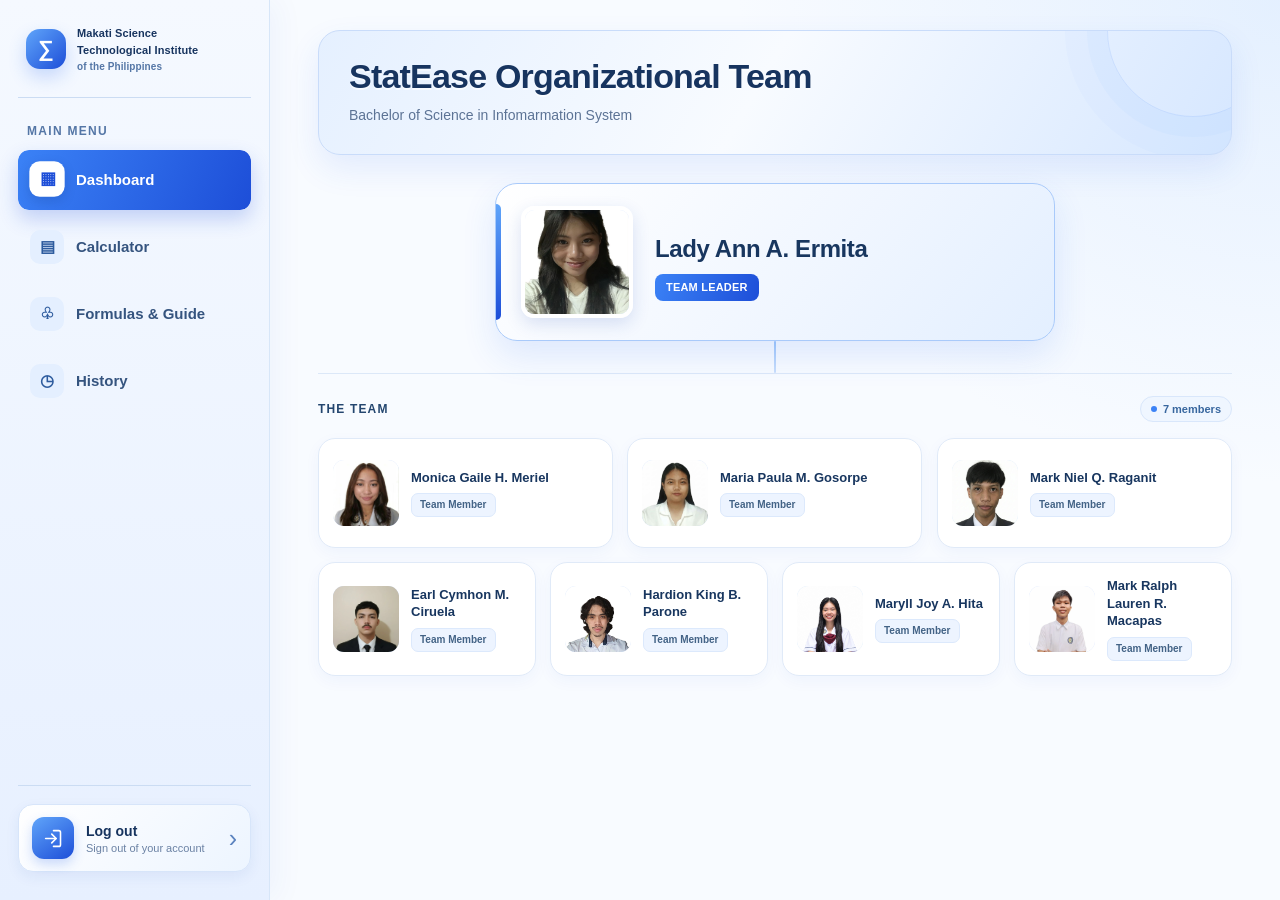
==== commit 353e8e1d: "Update index.html" ====
--- a/index.html
+++ b/index.html
@@ -251,10 +251,6 @@
 
 }
 
-
-
-/* MAIN CONTENT */
-
 .main {
 
   flex: 1;
@@ -268,7 +264,6 @@
 }
 
 
-
 .page {
 
   display: none;
@@ -278,7 +273,6 @@
 }
 
 
-
 .page.active {
 
   display: block;
@@ -473,10 +467,6 @@
 
 }
 
-
-
-/* CARDS AND FORMS */
-
 .panel {
 
   background: white;
@@ -757,10 +747,6 @@
 
 }
 
-
-
-/* FORMULAS */
-
 .formula-list {
 
   display: grid;
@@ -820,9 +806,6 @@
 }
 
 
-
-/* HISTORY AND SETTINGS */
-
 .history-empty {
 
   color: var(--muted);
@@ -1118,11 +1101,6 @@
 }
 
 
-
-
-
-/* POLISHED LIGHT-BLUE / DARK-BLUE THEME */
-
 body { background: #edf4ff; }
 
 .sidebar {
@@ -1282,8 +1260,6 @@
 th { color: #315b96; background: #edf5ff; }
 
 .setting-row input[type=checkbox] { accent-color: #2563eb; }
-
-/* STYLISH LOG OUT AREA — pinned to the bottom of the sidebar */
 
 .sidebar-bottom {
 
@@ -1432,9 +1408,6 @@
   .page { animation: none; }
 }
 
-
-
-/* POLISHED TEAM ORGANIZATION LAYOUT */
 #teamGrid.org-chart {
   width: 100%;
   max-width: 1180px;
@@ -1640,7 +1613,6 @@
   gap: 14px;
   align-items: stretch;
 }
-/* Exact requested team pattern: members 2–4 on row one, 5–8 on row two. */
 .member-grid--three { grid-template-columns: repeat(3, minmax(0, 1fr)); }
 .member-grid--four { grid-template-columns: repeat(4, minmax(0, 1fr)); margin-top: 14px; }
 .member-grid .member-card { min-height: 110px; padding: 14px; gap: 12px; }
@@ -1677,12 +1649,9 @@
   .member-card { transition: none; }
 }
 
-
-
-/* FORMULA POSTERS — bold, textbook-style formula cards */
 .formula-list {
   display: grid;
-  /* Wide formula posters read more like the user's reference example. */
+  
   grid-template-columns: minmax(0, 1fr);
   align-items: stretch;
   gap: 22px;
@@ -1803,9 +1772,6 @@
   .median-math { font-size: 23px; }
 }
 
-
-
-/* DASHBOARD + NAVIGATION INTERACTION EFFECTS */
 .nav button {
   position: relative;
   isolation: isolate;
@@ -2167,9 +2133,6 @@
 @keyframes mobileDrawerIn { from { opacity: .6; transform: translateX(-10px); } to { opacity: 1; transform: translateX(0); } }
 @media (prefers-reduced-motion: reduce) { .sidebar.mobile-menu-open .mobile-menu-panel { animation: none; } }
 
-
-
-/* ORGANIZATION TREE MOBILE GRID: 2, 3, 4 on row one; 5, 6, 7, 8 on row two */
 @media (max-width: 780px) {
   #teamGrid.org-chart .member-grid.member-grid--three {
     display: grid !important;
@@ -2243,9 +2206,6 @@
 
 <div class="app">
 
-
-
-  <!-- SIDEBAR -->
 
 <aside class="sidebar">
 
@@ -2338,14 +2298,8 @@
 
 
 
-  <!-- MAIN CONTENT -->
-
   <main class="main">
 
-
-
-    <!-- DASHBOARD -->
-
     <section id="dashboard" class="page active">
 
       <header class="page-head">
@@ -2517,10 +2471,6 @@
       </div>
 
     </section>
-
-
-
-    <!-- FORMULAS -->
 
     <section id="formulas" class="page">
 
@@ -2659,9 +2609,6 @@
     </section>
 
 
-
-    <!-- SETTINGS -->
-
     <section id="settings" class="page">
 
       <header class="page-head">
@@ -2735,59 +2682,50 @@
 
 
 <script>
-
-/* EDIT YOUR 8 TEAM MEMBERS HERE */
 
 const TEAM_MEMBERS = [
 
   {
   name: "Lady Ann A. Ermita",
   role: "Team Leader",
-  image: "images/member1.jpg"
+  image: "./images/member1.jpg"
 },
-  {
+{
   name: "Monica Gaile H. Meriel",
   role: "Team Member",
-  image: "images/member2.jpg"
+  image: "./images/member2.jpg"
 },
-  {
+{
   name: "Maria Paula M. Gosorpe",
   role: "Team Member",
-  image: "images/member3.jpg"
+  image: "./images/member3.jpg"
 },
-  {
+{
   name: "Mark Niel Q. Raganit",
   role: "Team Member",
-  image: "images/member4.jpg"
+  image: "./images/member4.jpg"
 },
-
-  {
-  name: " Earl Cymhon M. Ciruela",
+{
+  name: "Earl Cymhon M. Ciruela",
   role: "Team Member",
-  image: "images/member5.jpg"
+  image: "./images/member5.jpg"
 },
-  {
+{
   name: "Hardion King B. Parone",
   role: "Team Member",
-  image: "images/member6.jpg"
+  image: "./images/member6.jpg"
 },
- {
+{
   name: "Maryll Joy A. Hita",
   role: "Team Member",
-  image: "images/member7.jpg"
+  image: "./images/member7.jpg"
 },
-
-  {
+{
   name: "Mark Ralph Lauren R. Macapas",
   role: "Team Member",
-  image: "images/member8.jpg"
+  image: "./images/member8.jpg"
 },
-
 ];
-
-
-
-/* PROFILE ICON */
 
 const personSvg = `
 
@@ -2843,7 +2781,6 @@
   return card;
 }
 
-// Clear the chart container and rebuild a clean hierarchy: leader first, team below.
 teamGrid.replaceChildren();
 const leaderWrap = document.createElement("div");
 leaderWrap.className = "leader-wrap";
@@ -2863,7 +2800,6 @@
 membersHeading.append(membersTitle, membersCount);
 membersArea.appendChild(membersHeading);
 
-// Keep the requested visual rows: 2–4 first, then 5–8 beneath them.
 const firstRow = document.createElement("div");
 firstRow.className = "member-grid member-grid--three";
 TEAM_MEMBERS.slice(1, 4).forEach(member => firstRow.appendChild(makeMemberCard(member)));
@@ -2875,9 +2811,6 @@
 membersArea.appendChild(secondRow);
 teamGrid.appendChild(membersArea);
 
-
-/* SIDEBAR NAVIGATION */
-
 document.querySelectorAll(".nav button").forEach(button => {
 
   button.addEventListener("click", () => {
@@ -2908,11 +2841,6 @@
 
 });
 
-
-
-
-
-/* PHONE NAVIGATION DRAWER */
 const sidebarElement = document.querySelector(".sidebar");
 const mobileMenuToggle = document.getElementById("mobileMenuToggle");
 const mobileMenuBackdrop = document.getElementById("mobileMenuBackdrop");
@@ -2938,9 +2866,6 @@
   window.addEventListener("resize", () => { if (window.innerWidth > 780) closeMobileMenu(); });
 }
 
-
-/* CALCULATOR */
-
 const dataInput = document.getElementById("dataInput");
 
 const dataType = document.getElementById("dataType");
@@ -2957,7 +2882,6 @@
 
 let historyItems = [];
 
-// Save this app's state in this browser so reloads keep the current page and work.
 const APP_STORAGE_KEY = "statease_mstip_app_state_v1";
 
 function saveAppState() {
@@ -2982,7 +2906,6 @@
     };
     localStorage.setItem(APP_STORAGE_KEY, JSON.stringify(state));
   } catch (error) {
-    // The calculator still works even if the browser blocks local storage.
     console.warn("StatEase could not save state in this browser.", error);
   }
 }
@@ -3006,7 +2929,6 @@
       document.getElementById("showFrequencySetting").checked = state.showFrequency;
     }
 
-    // Return to the same section the user was viewing before reloading.
     const targetPage = document.getElementById(state.currentPage);
     if (targetPage && targetPage.classList.contains("page")) {
       document.querySelectorAll(".page").forEach(page => {
@@ -3241,10 +3163,6 @@
 
     : modes.map(value => formatNumber(value, places)).join(", ");
 
-
-
-  /* SHOW RESULTS */
-
   document.getElementById("results").innerHTML = [
 
     ["Mean", formatNumber(mean, places), "Sum ÷ number of values"],
@@ -3278,9 +3196,6 @@
     expanded.map(value => formatDataValue(value)).join(", ");
 
 
-
-  /* SOLUTION STEPS */
-
   let medianExplanation;
 
 
@@ -3340,10 +3255,6 @@
   solution.parentElement.style.display =
 
     document.getElementById("showSolutionSetting").checked ? "" : "none";
-
-
-
-  /* FREQUENCY TABLE */
 
   document.getElementById("frequencyTable").innerHTML =
 
@@ -3386,10 +3297,6 @@
 
 }
 
-
-
-/* HISTORY */
-
 function escapeHTML(text) {
 
   return text.replace(/[&<>"']/g, char => ({
@@ -3460,9 +3367,6 @@
 
 }
 
-
-
-/* BUTTONS */
 
 document.getElementById("calculateBtn")
 
@@ -3516,9 +3420,6 @@
 });
 
 
-
-/* LOG OUT BUTTON */
-
 document.getElementById("logoutBtn").addEventListener("click", () => {
   const confirmLogout = confirm("Are you sure you want to log out?");
   if (confirmLogout) alert("You have been logged out.");
@@ -3528,7 +3429,6 @@
 dataInput.addEventListener("input", saveAppState);
 document.getElementById("rounding").addEventListener("change", saveAppState);
 
-// Apply the stored state only after every element and event listener exists.
 restoreAppState();
 
 </script>
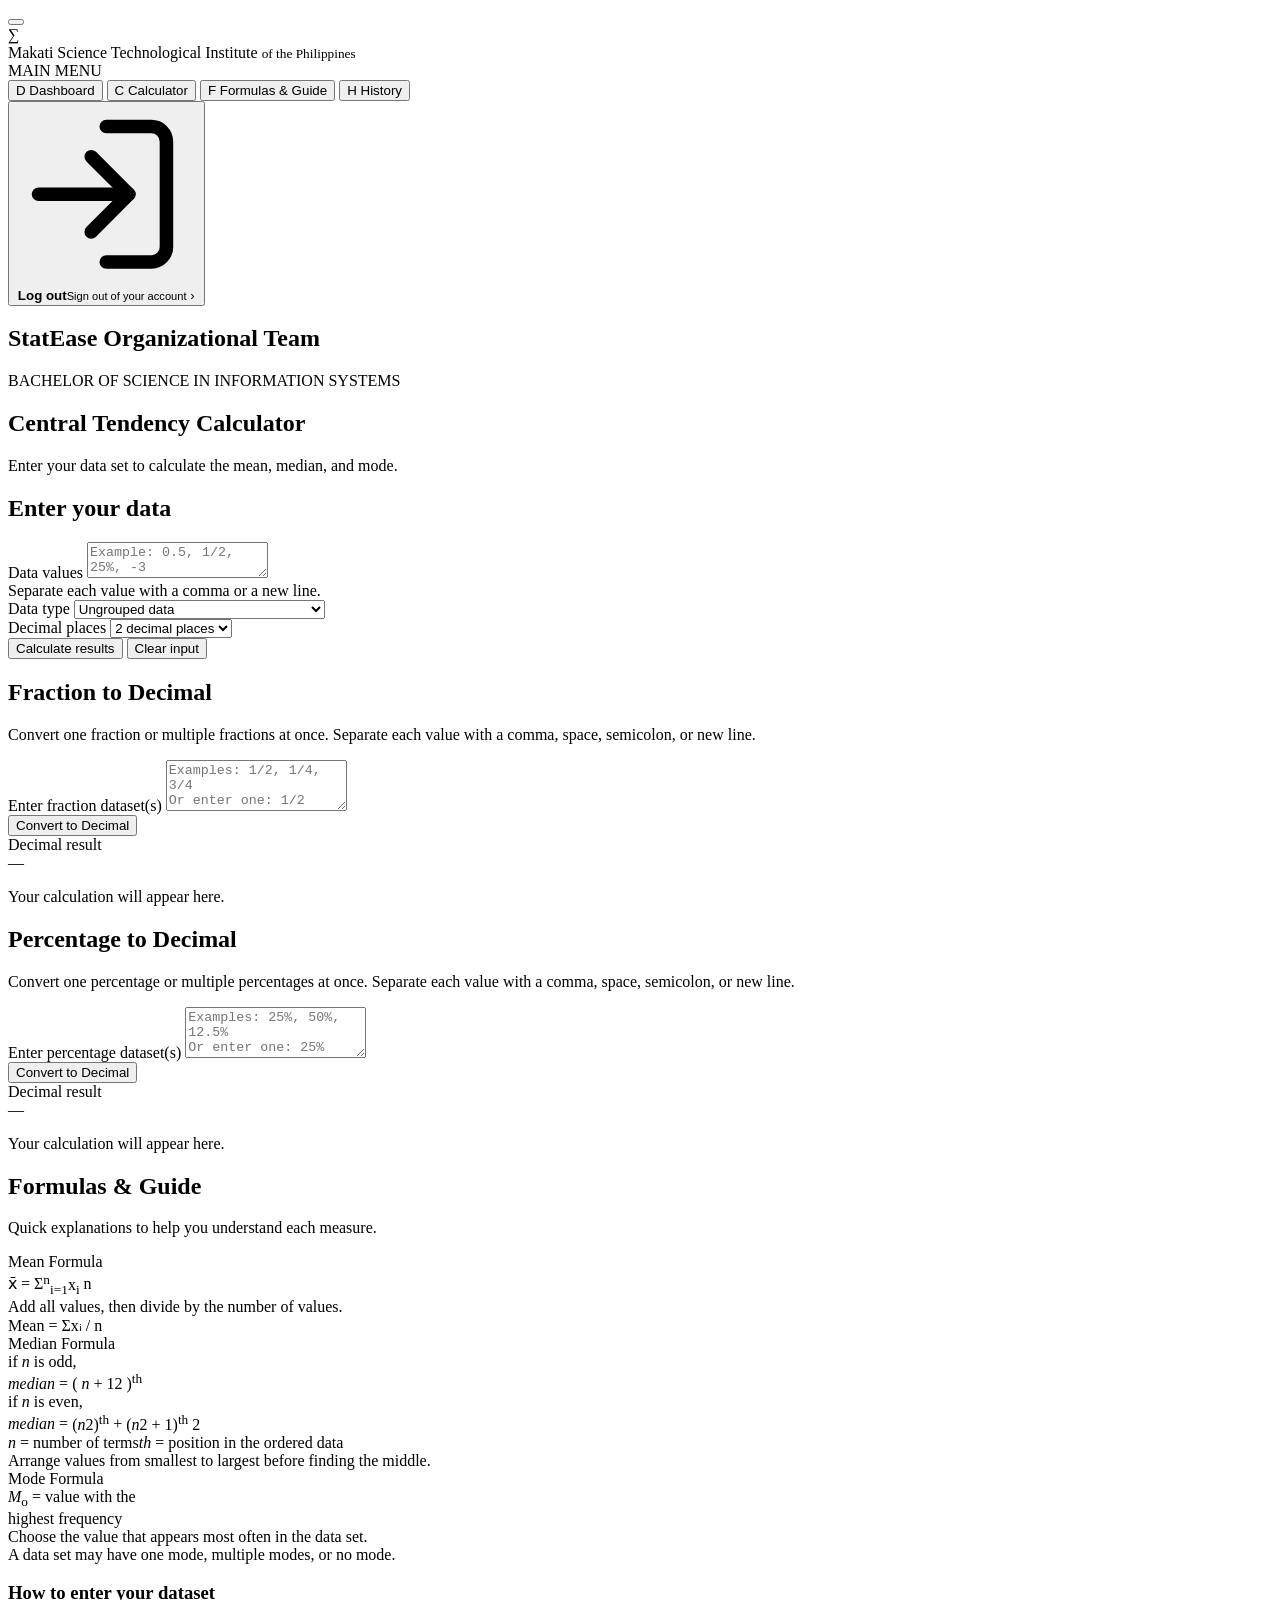
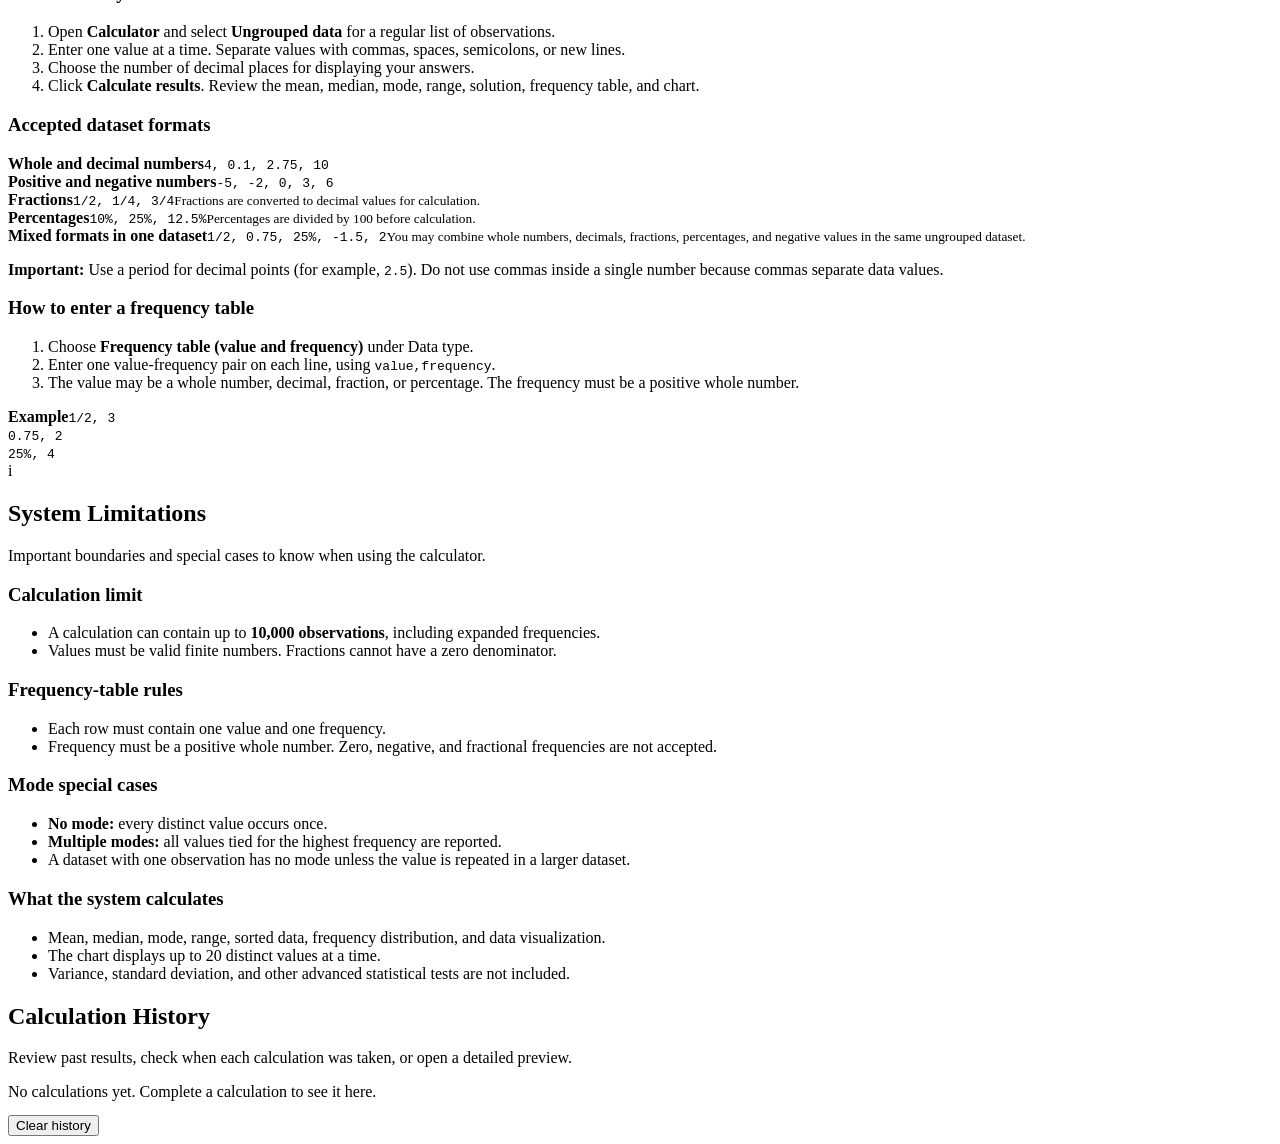
==== commit 257ad279: "index.html" ====
--- a/index.html
+++ b/index.html
@@ -6,2197 +6,13 @@
 
 <meta charset="UTF-8">
 
-<meta name="viewport" content="width=device-width, initial-scale=1.0, viewport-fit=cover">
-
-<title>MSTIP | Central Tendency Calculator</title>
-
-
-
-<style>
-
-:root {
-
-  --pink: #2563eb;
-
-  --pink-dark: #1d4ed8;
-
-  --pink-soft: #eaf3ff;
-
-  --violet: #dbeafe;
-
-  --ink: #172b4d;
-
-  --muted: #64748b;
-
-  --paper: #f7fbff;
-
-  --line: #d7e6f8;
-
-}
-
-
-
-* { box-sizing: border-box; }
-
-
-
-body {
-
-  margin: 0;
-
-  font-family: "Segoe UI", Arial, sans-serif;
-
-  background: #eef5ff;
-
-  color: var(--ink);
-
-}
-
-
-
-.app {
-
-  display: flex;
-
-  min-height: 100vh;
-
-}
-
-
-
-/* SIDEBAR */
-
-.sidebar {
-
-  width: 270px;
-
-  background: var(--pink-soft);
-
-  padding: 26px 18px;
-
-  display: flex;
-
-  flex-direction: column;
-
-  flex-shrink: 0;
-
-  border-right: 1px solid var(--line);
-
-}
-
-
-
-.brand {
-
-  display: flex;
-
-  align-items: center;
-
-  gap: 11px;
-
-  padding: 0 8px 24px;
-
-  border-bottom: 1px solid #cbdcf3;
-
-  font-size: 21px;
-
-  font-weight: 800;
-
-}
-
-
-
-.brand-name {
-  min-width: 0;
-  display: flex;
-  flex-direction: column;
-  gap: 2px;
-  font-size: 11px;
-  line-height: 1.35;
-  font-weight: 800;
-  letter-spacing: .1px;
-}
-.brand-name small {
-  font-size: 10px;
-  line-height: 1.3;
-  font-weight: 600;
-  color: #5476a6;
-}
-
-.brand-icon {
-
-  width: 40px;
-
-  height: 40px;
-
-  border-radius: 12px;
-
-  background: var(--pink);
-
-  color: white;
-
-  display: grid;
-
-  place-items: center;
-
-  font-size: 22px;
-
-}
-
-
-
-.menu-label {
-
-  font-size: 12px;
-
-  letter-spacing: 1.3px;
-
-  color: #5476a6;
-
-  margin: 26px 9px 12px;
-
-  font-weight: 700;
-
-}
-
-
-
-.nav {
-
-  display: grid;
-
-  gap: 7px;
-
-}
-
-
-
-.nav button {
-
-  border: 0;
-
-  background: transparent;
-
-  color: #35547f;
-
-  text-align: left;
-
-  padding: 13px 12px;
-
-  border-radius: 11px;
-
-  font-size: 15px;
-
-  display: flex;
-
-  gap: 12px;
-
-  align-items: center;
-
-  cursor: pointer;
-
-}
-
-
-
-.nav button:hover {
-
-  background: #dbeafe;
-
-}
-
-
-
-.nav button.active {
-
-  background: var(--pink);
-
-  color: white;
-
-  font-weight: 700;
-
-}
-
-
-
-.nav-icon {
-
-  width: 19px;
-
-  text-align: center;
-
-  font-size: 17px;
-
-}
-
-
-
-.sidebar-note {
-
-  margin-top: auto;
-
-  background: #fff8fc;
-
-  border: 1px solid var(--line);
-
-  padding: 14px;
-
-  border-radius: 14px;
-
-  color: #59769d;
-
-  font-size: 12px;
-
-  line-height: 1.6;
-
-}
-
-.main {
-
-  flex: 1;
-
-  min-width: 0;
-
-  padding: 30px clamp(18px, 4vw, 48px);
-
-  background: var(--paper);
-
-}
-
-
-.page {
-
-  display: none;
-
-  animation: fade .2s ease;
-
-}
-
-
-.page.active {
-
-  display: block;
-
-}
-
-
-
-@keyframes fade {
-
-  from {
-
-    opacity: .4;
-
-    transform: translateY(3px);
-
-  }
-
-  to {
-
-    opacity: 1;
-
-    transform: none;
-
-  }
-
-}
-
-
-
-.page-head {
-
-  margin-bottom: 22px;
-
-}
-
-
-
-.page-head h1 {
-
-  font-size: 27px;
-
-  margin: 0 0 8px;
-
-  color: #17345f;
-
-}
-
-
-
-.page-head p {
-
-  margin: 0;
-
-  color: var(--muted);
-
-  font-size: 14px;
-
-  line-height: 1.6;
-
-}
-
-
-
-/* DASHBOARD: TWO MEMBERS PER ROW */
-
-.team-grid {
-
-  display: grid;
-
-  grid-template-columns: repeat(2, minmax(0, 1fr));
-
-  gap: 16px;
-
-}
-
-
-
-.member-card {
-
-  background: white;
-
-  border: 1px solid var(--line);
-
-  border-radius: 17px;
-
-  min-height: 178px;
-
-  display: flex;
-
-  flex-direction: column;
-
-  align-items: center;
-
-  justify-content: center;
-
-  padding: 20px 14px;
-
-  text-align: center;
-
-  box-shadow: 0 4px 15px rgba(124, 57, 94, .035);
-
-  transition: .2s;
-
-}
-
-
-
-.member-card:hover {
-
-  transform: translateY(-3px);
-
-  box-shadow: 0 8px 22px rgba(124, 57, 94, .09);
-
-}
-
-
-
-.avatar {
-
-  width: 66px;
-
-  height: 66px;
-
-  border-radius: 50%;
-
-  display: grid;
-
-  place-items: center;
-
-  margin-bottom: 12px;
-
-  color: #1d4ed8;
-
-  background: #dbeafe;
-
-}
-
-
-
-.avatar svg {
-
-  width: 31px;
-
-  height: 31px;
-
-}
-
-
-
-.member-card:nth-child(4n+2) .avatar {
-
-  background: var(--violet);
-
-}
-
-
-
-.member-card:nth-child(4n+3) .avatar {
-
-  background: #e0f2fe;
-
-}
-
-
-
-.member-card:nth-child(4n) .avatar {
-
-  background: #e0eaff;
-
-}
-
-
-
-.member-name {
-
-  font-weight: 700;
-
-  font-size: 16px;
-
-  margin-bottom: 6px;
-
-}
-
-
-
-.member-role {
-
-  font-size: 13px;
-
-  color: var(--muted);
-
-}
-
-.panel {
-
-  background: white;
-
-  border: 1px solid var(--line);
-
-  border-radius: 17px;
-
-  padding: 23px;
-
-  margin-bottom: 18px;
-
-  box-shadow: 0 4px 15px rgba(124, 57, 94, .035);
-
-}
-
-
-
-.panel h2 {
-
-  font-size: 18px;
-
-  margin: 0 0 17px;
-
-}
-
-
-
-.form-row {
-
-  display: grid;
-
-  grid-template-columns: 1fr 1fr;
-
-  gap: 16px;
-
-}
-
-
-
-.field {
-
-  display: flex;
-
-  flex-direction: column;
-
-  gap: 8px;
-
-  margin-bottom: 16px;
-
-}
-
-
-
-.field label {
-
-  font-size: 13px;
-
-  font-weight: 700;
-
-  color: #35547f;
-
-}
-
-
-
-.field input,
-
-.field textarea,
-
-.field select {
-
-  width: 100%;
-
-  border: 1px solid #cbdcf3;
-
-  border-radius: 10px;
-
-  padding: 12px 13px;
-
-  background: #f8fbff;
-
-  color: var(--ink);
-
-  font: inherit;
-
-  outline: none;
-
-}
-
-
-
-.field input:focus,
-
-.field textarea:focus,
-
-.field select:focus {
-
-  border-color: var(--pink);
-
-  box-shadow: 0 0 0 3px #dbeafe;
-
-}
-
-
-
-.field textarea {
-
-  min-height: 115px;
-
-  resize: vertical;
-
-}
-
-
-
-.hint {
-
-  font-size: 12px;
-
-  color: var(--muted);
-
-}
-
-
-
-.btn {
-
-  border: 0;
-
-  border-radius: 10px;
-
-  background: var(--pink);
-
-  color: white;
-
-  font-weight: 700;
-
-  padding: 12px 18px;
-
-  cursor: pointer;
-
-  font-size: 14px;
-
-}
-
-
-
-.btn:hover {
-
-  background: var(--pink-dark);
-
-}
-
-
-
-.btn.secondary {
-
-  background: #e0ecff;
-
-  color: #2455a6;
-
-}
-
-
-
-/* CALCULATOR RESULTS */
-
-.results {
-
-  display: grid;
-
-  grid-template-columns: repeat(3, minmax(0, 1fr));
-
-  gap: 12px;
-
-}
-
-
-
-.result-card {
-
-  border-radius: 13px;
-
-  background: #f1f7ff;
-
-  border: 1px solid var(--line);
-
-  padding: 17px;
-
-}
-
-
-
-.result-card span {
-
-  font-size: 12px;
-
-  color: var(--muted);
-
-  display: block;
-
-  margin-bottom: 8px;
-
-}
-
-
-
-.result-card strong {
-
-  font-size: 24px;
-
-  color: var(--pink-dark);
-
-  overflow-wrap: anywhere;
-
-}
-
-
-
-.result-card p {
-
-  font-size: 12px;
-
-  color: var(--muted);
-
-  margin: 7px 0 0;
-
-}
-
-
-
-.table-wrap {
-
-  overflow: auto;
-
-}
-
-
-
-table {
-
-  width: 100%;
-
-  border-collapse: collapse;
-
-  font-size: 13px;
-
-}
-
-
-
-th, td {
-
-  padding: 11px 12px;
-
-  border-bottom: 1px solid #e1ebf8;
-
-  text-align: left;
-
-}
-
-
-
-th {
-
-  color: #355b91;
-
-  background: #fff7fb;
-
-}
-
-
-
-td {
-
-  color: #29466f;
-
-}
-
-.formula-list {
-
-  display: grid;
-
-  gap: 13px;
-
-}
-
-
-
-.formula {
-
-  border: 1px solid var(--line);
-
-  border-radius: 13px;
-
-  padding: 17px;
-
-  background: #f8fbff;
-
-}
-
-
-
-.formula h3 {
-
-  margin: 0 0 7px;
-
-  font-size: 15px;
-
-}
-
-
-
-.formula code {
-
-  font-size: 14px;
-
-  color: var(--pink-dark);
-
-  white-space: normal;
-
-}
-
-
-
-.formula p {
-
-  margin: 8px 0 0;
-
-  color: var(--muted);
-
-  font-size: 13px;
-
-  line-height: 1.6;
-
-}
-
-
-.history-empty {
-
-  color: var(--muted);
-
-  font-size: 14px;
-
-}
-
-
-
-.history-item {
-
-  border-bottom: 1px solid #e1ebf8;
-
-  padding: 14px 0;
-
-}
-
-
-
-.history-item:last-child {
-
-  border: 0;
-
-}
-
-
-
-.history-item strong {
-
-  display: block;
-
-  margin-bottom: 5px;
-
-}
-
-
-
-.history-item small {
-
-  color: var(--muted);
-
-}
-
-
-
-.setting-row {
-
-  display: flex;
-
-  align-items: center;
-
-  justify-content: space-between;
-
-  gap: 15px;
-
-  padding: 15px 0;
-
-  border-bottom: 1px solid #e1ebf8;
-
-}
-
-
-
-.setting-row:last-child {
-
-  border: 0;
-
-}
-
-
-
-.setting-row p {
-
-  margin: 5px 0 0;
-
-  font-size: 13px;
-
-  color: var(--muted);
-
-}
-
-
-
-.setting-row input[type=checkbox] {
-
-  accent-color: var(--pink);
-
-  width: 18px;
-
-  height: 18px;
-
-}
-
-
-
-/* RESPONSIVE DESIGN */
-
-@media (max-width: 780px) {
-
-  .app {
-
-    display: block;
-
-  }
-
-
-
-  .sidebar {
-
-    width: 100%;
-
-    padding: 12px 14px;
-
-    position: sticky;
-
-    top: 0;
-
-    z-index: 5;
-
-    border-right: 0;
-
-    border-bottom: 1px solid var(--line);
-
-  }
-
-
-
-  .brand {
-
-    padding: 0 3px 10px;
-
-    border: 0;
-
-    font-size: 19px;
-
-  }
-
-
-
-  .brand-icon {
-
-    width: 34px;
-
-    height: 34px;
-
-  }
-
-
-
-  .menu-label,
-
-  .sidebar-note {
-
-    display: none;
-
-  }
-
-
-
-  .nav {
-
-    display: flex;
-
-    overflow-x: auto;
-
-    gap: 5px;
-
-    padding-top: 4px;
-
-  }
-
-
-
-  .nav button {
-
-    white-space: nowrap;
-
-    padding: 10px;
-
-    font-size: 13px;
-
-    gap: 7px;
-
-  }
-
-
-
-  .main {
-
-    padding: 22px 15px;
-
-  }
-
-
-
-  .page-head h1 {
-
-    font-size: 24px;
-
-  }
-
-
-
-  .member-card {
-
-    min-height: 155px;
-
-    padding: 15px 8px;
-
-  }
-
-
-
-  .avatar {
-
-    width: 57px;
-
-    height: 57px;
-
-  }
-
-
-
-  .results,
-
-  .form-row {
-
-    grid-template-columns: 1fr;
-
-  }
-
-
-
-  .panel {
-
-    padding: 17px;
-
-  }
-
-}
-
-
-
-@media (max-width: 420px) {
-
-  .team-grid {
-
-    gap: 10px;
-
-  }
-
-
-
-  .member-card {
-
-    min-height: 148px;
-
-  }
-
-
-
-  .member-name {
-
-    font-size: 14px;
-
-  }
-
-
-
-  .member-role {
-
-    font-size: 12px;
-
-  }
-
-
-
-  .nav button {
-
-    padding: 9px 8px;
-
-  }
-
-
-
-  .nav-icon {
-
-    display: none;
-
-  }
-
-}
-
-
-body { background: #edf4ff; }
-
-.sidebar {
-
-  background: linear-gradient(180deg, #f5f9ff 0%, #e7f0ff 100%);
-
-  box-shadow: 8px 0 28px rgba(30, 64, 175, .045);
-
-  min-height: 100vh;
-
-}
-
-.brand { color: #17345f; }
-
-.brand-icon {
-
-  background: linear-gradient(135deg, #60a5fa, #1d4ed8);
-
-  border-radius: 14px;
-
-  box-shadow: 0 8px 18px rgba(37, 99, 235, .22);
-
-}
-
-.nav button {
-
-  transition: background .2s ease, color .2s ease, transform .2s ease, box-shadow .2s ease;
-
-  font-weight: 600;
-
-}
-
-.nav button:hover { background: #dbeafe; transform: translateX(2px); }
-
-.nav button.active {
-
-  background: linear-gradient(115deg, #3b82f6, #1d4ed8);
-
-  color: #fff;
-
-  box-shadow: 0 8px 18px rgba(37, 99, 235, .2);
-
-}
-
-.sidebar-note {
-
-  background: rgba(255,255,255,.78);
-
-  border-color: #cbdcf3;
-
-  box-shadow: 0 8px 20px rgba(30, 64, 175, .045);
-
-}
-
-.main {
-
-  background: radial-gradient(ellipse at top right, rgba(191,219,254,.35), transparent 38%), #f8fbff;
-
-}
-
-.page-head {
-
-  padding: 22px 24px;
-
-  border: 1px solid #dce9fb;
-
-  border-radius: 20px;
-
-  background: linear-gradient(120deg, #e7f1ff 0%, #f8fbff 58%, #dbeafe 100%);
-
-  box-shadow: 0 10px 28px rgba(30, 64, 175, .055);
-
-  position: relative;
-
-  overflow: hidden;
-
-}
-
-.page-head:after {
-
-  content: "";
-
-  position: absolute;
-
-  width: 170px; height: 170px;
-
-  border: 1px solid rgba(59,130,246,.14);
-
-  border-radius: 50%;
-
-  right: -48px; top: -86px;
-
-  box-shadow: 0 0 0 20px rgba(59,130,246,.035), 0 0 0 42px rgba(59,130,246,.025);
-
-  pointer-events: none;
-
-}
-
-.page-head h1 { color: #17345f; letter-spacing: -.4px; }
-
-.page-head p { color: #5c7395; }
-
-.member-card, .panel {
-
-  border-color: #dce8f8;
-
-  box-shadow: 0 8px 24px rgba(30, 64, 175, .055);
-
-  transition: transform .2s ease, box-shadow .2s ease;
-
-}
-
-.member-card { background: linear-gradient(145deg, #fff 0%, #f2f7ff 100%); }
-
-.member-card:hover, .panel:hover {
-
-  box-shadow: 0 13px 30px rgba(30, 64, 175, .10);
-
-}
-
-.avatar {
-
-  background: linear-gradient(145deg, #dbeafe, #bfdbfe);
-
-  color: #1d4ed8;
-
-  box-shadow: inset 0 0 0 1px rgba(37,99,235,.08);
-
-}
-
-.member-name { color: #17345f; }
-
-.member-role { color: #6b7f9d; }
-
-.btn {
-
-  background: linear-gradient(120deg, #3b82f6, #1d4ed8);
-
-  box-shadow: 0 6px 14px rgba(37, 99, 235, .16);
-
-  transition: transform .2s ease, box-shadow .2s ease;
-
-}
-
-.btn:hover { background: linear-gradient(120deg, #2563eb, #1e40af); transform: translateY(-1px); }
-
-.btn.secondary { background: #e4efff; color: #1d4ed8; box-shadow: none; }
-
-.btn.secondary:hover { background: #d5e6ff; }
-
-.result-card { background: linear-gradient(145deg, #f7fbff, #eaf3ff); border-color: #d5e5fa; }
-
-.result-card strong, .formula code { color: #1d4ed8; }
-
-.formula { background: linear-gradient(145deg, #fff, #f5f9ff); }
-
-th { color: #315b96; background: #edf5ff; }
-
-.setting-row input[type=checkbox] { accent-color: #2563eb; }
-
-.sidebar-bottom {
-
-  margin-top: auto;
-
-  padding: 18px 0 2px;
-
-  border-top: 1px solid #cbdcf3;
-
-}
-
-.logout-button {
-
-  width: 100%;
-
-  display: flex;
-
-  align-items: center;
-
-  gap: 12px;
-
-  padding: 12px 13px;
-
-  border: 1px solid #d7e5fa;
-
-  border-radius: 15px;
-
-  background: linear-gradient(135deg, rgba(255,255,255,.98), #edf5ff);
-
-  color: #244574;
-
-  text-align: left;
-
-  cursor: pointer;
-
-  box-shadow: 0 5px 14px rgba(30,64,175,.07);
-
-  transition: transform .2s ease, box-shadow .2s ease, border-color .2s ease, background .2s ease;
-
-}
-
-.logout-button:hover {
-
-  transform: translateY(-2px);
-
-  border-color: #93baf4;
-
-  background: linear-gradient(135deg, #eff6ff, #dbeafe);
-
-  box-shadow: 0 9px 20px rgba(37,99,235,.14);
-
-}
-
-.logout-button:focus-visible { outline: 3px solid #93c5fd; outline-offset: 3px; }
-
-.logout-icon {
-
-  width: 42px;
-
-  height: 42px;
-
-  flex: 0 0 42px;
-
-  display: grid;
-
-  place-items: center;
-
-  border-radius: 12px;
-
-  color: #fff;
-
-  background: linear-gradient(145deg, #60a5fa, #1d4ed8);
-
-  box-shadow: 0 5px 12px rgba(37,99,235,.23);
-
-}
-
-.logout-icon svg { width: 21px; height: 21px; }
-
-.logout-copy { display: flex; flex: 1; min-width: 0; flex-direction: column; gap: 3px; }
-
-.logout-copy strong { font-size: 14px; font-weight: 750; color: #17345f; }
-
-.logout-copy small { font-size: 11px; color: #6b82a4; }
-
-.logout-arrow { color: #5b83bf; font-size: 25px; line-height: 1; transition: transform .2s ease; }
-
-.logout-button:hover .logout-arrow { transform: translateX(3px); }
-
-@media (max-width: 780px) {
-
-  .sidebar-bottom { margin-top: 10px; padding-top: 12px; }
-
-  .logout-button { max-width: 100%; }
-
-}
-
-@media (max-width: 780px) {
-
-  .sidebar { min-height: auto; }
-
-  .page-head { padding: 19px; }
-
-  .page-head:after { width: 110px; height: 110px; }
-
-}
-
-
-
-
-/* FIXED DASHBOARD LAYOUT: sidebar stays still, only the selected page scrolls */
-@media (min-width: 781px) {
-  html, body { height: 100%; overflow: hidden; }
-  .app { height: 100vh; min-height: 0; }
-  .sidebar {
-    position: fixed;
-    top: 0; left: 0; bottom: 0;
-    width: 270px;
-    height: 100vh;
-    min-height: 0;
-    overflow-y: auto;
-    box-sizing: border-box;
-    z-index: 20;
-  }
-  .main {
-    margin-left: 270px;
-    width: calc(100% - 270px);
-    height: 100vh;
-    box-sizing: border-box;
-    overflow-y: auto;
-    overscroll-behavior: contain;
-    scroll-behavior: smooth;
-  }
-  .page { animation: none; }
-}
-
-@media (max-width: 780px) {
-  .app { display: block; min-height: 100vh; }
-  .sidebar {
-    position: sticky; top: 0;
-    width: 100%; height: auto; min-height: auto;
-    max-height: none; overflow: visible;
-    box-sizing: border-box;
-  }
-  .main { width: 100%; height: auto; overflow: visible; }
-  .page { animation: none; }
-}
-
-#teamGrid.org-chart {
-  width: 100%;
-  max-width: 1180px;
-  margin: 0 auto;
-  display: block;
-  position: relative;
-}
-.page-head {
-  margin-bottom: 28px;
-  padding: 26px 30px;
-  border: 1px solid #d7e6fb;
-  border-radius: 22px;
-  background: linear-gradient(112deg, #e8f2ff 0%, #f8fbff 65%, #dceaff 100%);
-  box-shadow: 0 12px 28px rgba(37, 99, 235, .055);
-}
-.page-head h1 {
-  font-size: clamp(27px, 3vw, 34px);
-  letter-spacing: -.8px;
-  line-height: 1.15;
-  margin-bottom: 8px;
-}
-.page-head p { max-width: 640px; font-size: 14px; line-height: 1.7; }
-.leader-wrap {
-  display: flex;
-  justify-content: center;
-  position: relative;
-  padding-bottom: 32px;
-}
-.leader-wrap::after {
-  content: "";
-  position: absolute;
-  left: 50%;
-  bottom: 0;
-  height: 32px;
-  width: 2px;
-  transform: translateX(-50%);
-  border-radius: 3px;
-  background: linear-gradient(#93bdf8, #c7dcfb);
-}
-.member-card {
-  box-sizing: border-box;
-  min-width: 0;
-  display: flex;
-  flex-direction: row;
-  align-items: center;
-  justify-content: flex-start;
-  gap: 15px;
-  padding: 16px;
-  min-height: 118px;
-  text-align: left;
-  border: 1px solid #e0eaf8;
-  border-radius: 17px;
-  background: #fff;
-  box-shadow: 0 5px 16px rgba(29, 78, 216, .045);
-  transition: border-color .18s ease, box-shadow .18s ease, transform .18s ease;
-}
-.member-card:hover {
-  transform: translateY(-2px);
-  border-color: #a7c7f8;
-  box-shadow: 0 12px 24px rgba(29, 78, 216, .095);
-}
-.member-card.leader-card {
-  width: min(100%, 560px);
-  min-height: 158px;
-  gap: 22px;
-  padding: 22px 25px;
-  border: 1px solid #a9cafa;
-  border-radius: 22px;
-  background: linear-gradient(130deg, #ffffff 0%, #f0f6ff 58%, #e3efff 100%);
-  box-shadow: 0 15px 34px rgba(37, 99, 235, .12);
-  position: relative;
-  overflow: hidden;
-}
-.member-card.leader-card::before {
-  content: "";
-  position: absolute;
-  left: 0;
-  top: 20px;
-  bottom: 20px;
-  width: 5px;
-  border-radius: 0 6px 6px 0;
-  background: linear-gradient(#60a5fa, #1d4ed8);
-}
-.avatar {
-  width: 70px;
-  height: 70px;
-  flex: 0 0 70px;
-  margin: 0;
-  display: grid;
-  place-items: center;
-  overflow: hidden;
-  border-radius: 12px;
-  color: #2563eb;
-  background: linear-gradient(145deg, #e2edff, #cfe1ff);
-  box-shadow: inset 0 0 0 1px rgba(37, 99, 235, .07);
-}
-.avatar svg { width: 29px; height: 29px; }
-.avatar img {
-  display: block;
-  width: 100%;
-  height: 100%;
-  object-fit: cover;
-  object-position: center 35%;
-  border-radius: 0 !important;
-}
-.member-info {
-  display: flex;
-  min-width: 0;
-  flex-direction: column;
-  align-items: flex-start;
-  justify-content: center;
-  gap: 7px;
-}
-.member-name {
-  color: #18365f;
-  font-size: 14px;
-  font-weight: 750;
-  line-height: 1.35;
-  margin: 0;
-  text-align: left;
-  overflow-wrap: anywhere;
-}
-.member-role {
-  display: inline-flex;
-  align-items: center;
-  padding: 5px 10px;
-  border-radius: 7px;
-  color: #436386;
-  background: #edf4ff;
-  border: 1px solid #dce9fc;
-  font-size: 11px;
-  font-weight: 700;
-  line-height: 1.2;
-}
-.leader-card .avatar {
-  width: 112px;
-  height: 112px;
-  flex-basis: 112px;
-  border-radius: 13px;
-  border: 4px solid #fff;
-  box-shadow: 0 6px 17px rgba(30, 64, 175, .15);
-}
-.leader-card .member-info { gap: 9px; }
-.leader-card .member-name { font-size: clamp(19px, 2vw, 24px); letter-spacing: -.4px; }
-.leader-card .member-role {
-  color: #fff;
-  background: linear-gradient(110deg, #3b82f6, #1d4ed8);
-  border: 0;
-  border-radius: 8px;
-  padding: 7px 11px;
-  font-size: 11px;
-  letter-spacing: .2px;
-  text-transform: uppercase;
-}
-.leader-kicker {
-  margin: 0 0 1px;
-  color: #6482a8;
-  font-size: 10px;
-  font-weight: 800;
-  letter-spacing: 1.35px;
-  text-transform: uppercase;
-}
-.members-area {
-  border-top: 1px solid #dce8f8;
-  padding-top: 22px;
-}
-.members-heading {
-  display: flex;
-  align-items: center;
-  justify-content: space-between;
-  gap: 12px;
-  margin: 0 0 16px;
-}
-.members-heading strong {
-  color: #24466f;
-  font-size: 12px;
-  font-weight: 800;
-  letter-spacing: 1.15px;
-  text-transform: uppercase;
-}
-.members-count {
-  display: inline-flex;
-  align-items: center;
-  gap: 6px;
-  border: 1px solid #d9e7fb;
-  background: #eff6ff;
-  color: #38679f;
-  padding: 6px 10px;
-  border-radius: 999px;
-  font-size: 11px;
-  font-weight: 750;
-  white-space: nowrap;
-}
-.members-count::before {
-  content: "";
-  width: 6px;
-  height: 6px;
-  background: #3b82f6;
-  border-radius: 50%;
-}
-.member-grid {
-  display: grid;
-  gap: 14px;
-  align-items: stretch;
-}
-.member-grid--three { grid-template-columns: repeat(3, minmax(0, 1fr)); }
-.member-grid--four { grid-template-columns: repeat(4, minmax(0, 1fr)); margin-top: 14px; }
-.member-grid .member-card { min-height: 110px; padding: 14px; gap: 12px; }
-.member-grid .avatar { width: 66px; height: 66px; flex-basis: 66px; border-radius: 11px; }
-.member-grid .member-name { font-size: 13px; }
-.member-grid .member-role { max-width: 100%; padding: 5px 8px; font-size: 10px; }
-@media (max-width: 1260px) {
-  .member-grid--three { grid-template-columns: repeat(3, minmax(0, 1fr)); }
-  .member-grid--four { grid-template-columns: repeat(2, minmax(0, 1fr)); }
-}
-@media (max-width: 780px) {
-  .page-head { padding: 22px; border-radius: 18px; }
-  #teamGrid.org-chart { max-width: none; }
-  .leader-card { max-width: 540px; }
-  .member-grid--three { grid-template-columns: repeat(3, minmax(0, 1fr)); }
-  .member-grid--four { grid-template-columns: repeat(2, minmax(0, 1fr)); }
-}
-@media (max-width: 540px) {
-  .main { padding: 18px 13px; }
-  .page-head { padding: 19px; margin-bottom: 20px; }
-  .page-head h1 { font-size: 25px; }
-  .leader-wrap { padding-bottom: 24px; }
-  .leader-wrap::after { height: 24px; }
-  .member-card.leader-card { min-height: 126px; gap: 14px; padding: 15px 15px 15px 19px; border-radius: 17px; }
-  .leader-card .avatar { width: 88px; height: 88px; flex-basis: 88px; }
-  .leader-card .member-name { font-size: 18px; }
-  .member-grid--three { grid-template-columns: 1fr; gap: 10px; }
-  .member-grid--four { grid-template-columns: 1fr; gap: 10px; margin-top: 10px; }
-  .member-grid .member-card { min-height: 94px; padding: 12px; }
-  .member-grid .avatar { width: 66px; height: 66px; flex-basis: 66px; }
-  .members-heading { margin-bottom: 12px; }
-}
-@media (prefers-reduced-motion: reduce) {
-  .member-card { transition: none; }
-}
-
-.formula-list {
-  display: grid;
-  
-  grid-template-columns: minmax(0, 1fr);
-  align-items: stretch;
-  gap: 22px;
-  max-width: 1120px;
-  margin-inline: auto;
-}
-.formula.formula-poster {
-  display: flex;
-  flex-direction: column;
-  min-width: 0;
-  padding: 0;
-  overflow: hidden;
-  border: 1px solid #d6e2f2;
-  border-radius: 18px;
-  background: #f7f7f8;
-  box-shadow: 0 8px 22px rgba(31, 58, 96, .08);
-}
-.formula-poster-title {
-  display: flex;
-  min-height: 54px;
-  align-items: center;
-  justify-content: center;
-  padding: 12px 14px;
-  background: #123B6D;
-  color: #fff;
-  text-align: center;
-  font-size: 21px;
-  font-weight: 500;
-  letter-spacing: .2px;
-}
-.formula-poster-equation {
-  flex: 1;
-  min-height: 164px;
-  display: flex;
-  align-items: center;
-  justify-content: center;
-  gap: 12px;
-  padding: 20px 13px;
-  color: #393939;
-  background: #fafafa;
-  font-family: "Cambria Math", Cambria, "Times New Roman", serif;
-}
-.math-symbol { font-size: clamp(38px, 3.5vw, 52px); font-style: italic; white-space: nowrap; }
-.math-equals { font-size: clamp(34px, 3vw, 46px); font-weight: 300; }
-.math-fraction {
-  display: inline-flex;
-  flex-direction: column;
-  align-items: stretch;
-  justify-content: center;
-  min-width: 108px;
-  text-align: center;
-  font-size: clamp(29px, 2.7vw, 39px);
-  line-height: 1.05;
-}
-.math-numerator { display: flex; align-items: center; justify-content: center; gap: 7px; padding: 0 5px 5px; white-space: nowrap; }
-.sigma-wrap { display: inline-flex; position: relative; align-items: center; padding-right: 14px; }
-.sigma { font-size: 1.8em; line-height: .9; }
-.sigma-limits { display: flex; flex-direction: column; position: absolute; left: calc(100% - 10px); top: 1px; font-size: .42em; line-height: 1.1; }
-.sigma-limits sup, .sigma-limits sub { position: static; font-size: 1em; line-height: 1.05; }
-.sum-x sub { font-size: .55em; }
-.fraction-rule { height: 2px; min-height: 2px; background: #4a4a4a; margin: 0 1px; }
-.math-denominator { padding-top: 5px; font-size: .92em; }
-.formula-poster-caption { padding: 12px 16px 3px; text-align: center; color: #43536a; font-size: 12px; line-height: 1.5; }
-.formula-poster-note { margin-top: auto; padding: 9px 12px 13px; text-align: center; color: #6c7480; font-size: 11px; line-height: 1.4; }
-.median-equation {
-  box-sizing: border-box;
-  flex-direction: column;
-  align-items: stretch;
-  justify-content: space-between;
-  gap: 26px;
-  min-height: 430px;
-  padding: 28px 30px 20px;
-  border: 3px solid #FFAD33;
-  background: #fff;
-  color: #073B6D;
-}
-.median-case { display: flex; flex-direction: column; align-items: stretch; gap: 12px; text-align: left; }
-.case-label { color: #FFAD33; font-family: Arial, sans-serif; font-size: clamp(20px, 2.3vw, 29px); font-weight: 800; letter-spacing: 0; line-height: 1.2; }
-.median-math { display: flex; align-items: center; justify-content: center; gap: 12px; color: #073B6D; font-size: clamp(28px, 3vw, 43px); font-weight: 650; white-space: nowrap; line-height: 1.25; }
-.median-math sup { font-size: .58em; align-self: flex-start; margin-left: -8px; }
-.median-math sub { font-size: .58em; }
-.median-position { display: inline-flex; align-items: center; gap: 1px; }
-.median-paren { font-size: 1.2em; font-weight: 400; }
-.small-fraction { display: inline-flex; flex-direction: column; align-items: stretch; justify-content: center; vertical-align: middle; line-height: 1.1; font-size: .9em; font-weight: 650; text-align: center; }
-.small-fraction > span:first-child { padding: 0 8px 5px; text-align: center; }
-.small-fraction > span:last-child { padding-top: 4px; text-align: center; }
-.small-fraction .fraction-rule, .median-even-fraction > .fraction-rule { display: block; width: 100%; box-sizing: border-box; background: #073B6D; height: 3px; min-height: 3px; }
-.median-even-fraction { display: inline-flex; flex-direction: column; align-items: stretch; min-width: min(70%, 640px); font-size: .88em; line-height: 1.2; }
-.median-even-numerator { display: flex; align-items: center; justify-content: center; gap: clamp(8px, 2vw, 24px); padding: 0 5px 8px; }
-.median-definition { display: flex; flex-wrap: wrap; gap: 6px 26px; color: #FFAD33; font-family: Arial, sans-serif; font-size: clamp(17px, 2vw, 25px); font-weight: 750; line-height: 1.3; }
-.median-definition i { font-weight: 800; }
-.mode-equation { gap: 11px; }
-.mode-symbol { font-size: clamp(39px, 3.5vw, 52px); white-space: nowrap; font-style: italic; }
-.mode-symbol sub { font-size: .55em; }
-.mode-definition { font-size: clamp(20px, 2vw, 27px); text-align: center; line-height: 1.35; }
-@media (max-width: 1100px) {
-  .formula-poster-equation { min-height: 145px; }
-  .math-symbol, .mode-symbol { font-size: 48px; }
-  .math-equals { font-size: 40px; }
-  .math-fraction { font-size: 36px; }
-  .mode-definition { font-size: 25px; }
-}
-@media (max-width: 650px) {
-  .median-equation { min-height: 0; gap: 24px; padding: 22px 16px 18px; }
-  .case-label { font-size: 21px; }
-  .median-math { white-space: normal; flex-wrap: wrap; gap: 8px; font-size: clamp(24px, 5.2vw, 32px); }
-  .median-even-fraction { min-width: 0; max-width: 100%; font-size: .8em; }
-  .median-even-numerator { gap: 8px; }
-  .median-definition { font-size: 17px; gap: 5px 16px; }
-}
-@media (max-width: 420px) {
-  .formula-poster-title { font-size: 19px; }
-  .formula-poster-equation { padding-left: 8px; padding-right: 8px; gap: 8px; }
-  .math-symbol, .mode-symbol { font-size: 40px; }
-  .math-equals { font-size: 32px; }
-  .math-fraction { min-width: 88px; font-size: 31px; }
-  .median-equation { padding: 18px 11px 16px; }
-  .median-math { font-size: 23px; }
-}
-
-.nav button {
-  position: relative;
-  isolation: isolate;
-  overflow: hidden;
-  min-height: 54px;
-  transition: transform .22s ease, color .22s ease, box-shadow .22s ease, background .22s ease;
-}
-.nav button::before {
-  content: "";
-  position: absolute;
-  z-index: -1;
-  inset: 0;
-  border-radius: inherit;
-  background: linear-gradient(115deg, #3b82f6 0%, #1d4ed8 100%);
-  transform: translateX(-102%);
-  transition: transform .28s ease;
-}
-.nav button.active::before { transform: translateX(0); }
-.nav button:hover:not(.active) {
-  transform: translateX(4px);
-  background: #dceaff;
-  box-shadow: inset 3px 0 0 #60a5fa;
-}
-.nav button.active {
-  color: #fff;
-  background: transparent;
-  box-shadow: 0 9px 20px rgba(29, 78, 216, .23);
-}
-.nav-icon {
-  display: inline-grid;
-  place-items: center;
-  flex: 0 0 34px;
-  width: 34px;
-  height: 34px;
-  border-radius: 10px;
-  background: #e4efff;
-  color: #2d5b9e;
-  font-size: 16px;
-  line-height: 1;
-  transition: background .22s ease, color .22s ease, transform .22s ease, box-shadow .22s ease;
-}
-.nav-icon-dashboard {
-  font-family: "Segoe UI", Arial, sans-serif;
-  font-size: 16px;
-  font-weight: 900;
-  letter-spacing: -.8px;
-  background: linear-gradient(145deg, #dbeafe, #bfdbfe);
-  color: #1d4ed8;
-  box-shadow: inset 0 0 0 1px rgba(37, 99, 235, .12);
-}
-.nav button.active .nav-icon {
-  color: #1d4ed8;
-  background: #fff;
-  box-shadow: 0 4px 11px rgba(9, 35, 90, .17);
-  transform: translateY(-1px) scale(1.04);
-}
-.nav button.active .nav-icon-dashboard {
-  animation: dashboardIconPulse 2.4s ease-in-out infinite;
-}
-.nav button:active { transform: scale(.985); }
-
-#dashboard .page-head {
-  background: linear-gradient(120deg, #e5f0ff 0%, #f8fbff 48%, #d6e7ff 100%);
-  border-color: #c9dcfa;
-  box-shadow: 0 14px 32px rgba(37, 99, 235, .10);
-}
-#dashboard .page-head h1 {
-  position: relative;
-  z-index: 1;
-  text-shadow: 0 2px 0 rgba(255,255,255,.6);
-}
-#dashboard .page-head p { position: relative; z-index: 1; }
-#dashboard.page.active .page-head { animation: dashboardHeadIn .52s cubic-bezier(.2,.75,.25,1) both; }
-#dashboard.page.active .leader-card { animation: teamCardIn .55s .06s cubic-bezier(.2,.75,.25,1) both; }
-#dashboard.page.active .member-grid--three .member-card:nth-child(1) { animation: teamCardIn .48s .12s cubic-bezier(.2,.75,.25,1) both; }
-#dashboard.page.active .member-grid--three .member-card:nth-child(2) { animation: teamCardIn .48s .19s cubic-bezier(.2,.75,.25,1) both; }
-#dashboard.page.active .member-grid--three .member-card:nth-child(3) { animation: teamCardIn .48s .26s cubic-bezier(.2,.75,.25,1) both; }
-#dashboard.page.active .member-grid--four .member-card:nth-child(1) { animation: teamCardIn .48s .16s cubic-bezier(.2,.75,.25,1) both; }
-#dashboard.page.active .member-grid--four .member-card:nth-child(2) { animation: teamCardIn .48s .23s cubic-bezier(.2,.75,.25,1) both; }
-#dashboard.page.active .member-grid--four .member-card:nth-child(3) { animation: teamCardIn .48s .30s cubic-bezier(.2,.75,.25,1) both; }
-#dashboard.page.active .member-grid--four .member-card:nth-child(4) { animation: teamCardIn .48s .37s cubic-bezier(.2,.75,.25,1) both; }
-#dashboard .member-card { will-change: transform; }
-#dashboard .leader-card:hover { transform: translateY(-4px); box-shadow: 0 18px 38px rgba(37, 99, 235, .18); }
-#dashboard .member-grid .member-card:hover .avatar { transform: scale(1.045); box-shadow: 0 7px 17px rgba(37, 99, 235, .14); }
-#dashboard .avatar { transition: transform .22s ease, box-shadow .22s ease; }
-@keyframes dashboardHeadIn {
-  from { opacity: 0; transform: translateY(10px); }
-  to { opacity: 1; transform: translateY(0); }
-}
-@keyframes teamCardIn {
-  from { opacity: 0; transform: translateY(13px) scale(.985); }
-  to { opacity: 1; transform: translateY(0) scale(1); }
-}
-@keyframes dashboardIconPulse {
-  0%, 100% { box-shadow: 0 4px 11px rgba(9, 35, 90, .17); }
-  50% { box-shadow: 0 4px 14px rgba(255,255,255,.38), 0 0 0 4px rgba(191,219,254,.24); }
-}
-@media (prefers-reduced-motion: reduce) {
-  .nav button, .nav button::before, .nav-icon, #dashboard .avatar { transition: none !important; }
-  .nav button.active .nav-icon-dashboard,
-  #dashboard.page.active .page-head,
-  #dashboard.page.active .leader-card,
-  #dashboard.page.active .member-grid .member-card { animation: none !important; }
-}
-@media (max-width: 780px) {
-  .nav button { min-height: 46px; }
-  .nav-icon { flex-basis: 30px; width: 30px; height: 30px; }
-  .nav button:hover:not(.active) { transform: translateY(-1px); }
-}
-
-
-
-/* FINAL MOBILE POLISH — iPhone, Android and small tablets */
-html { -webkit-text-size-adjust: 100%; }
-body { overflow-x: hidden; }
-img, svg, video, canvas { max-width: 100%; }
-button, input, select, textarea { font: inherit; }
-button, a, input, select, textarea { -webkit-tap-highlight-color: transparent; }
-
-@media (max-width: 780px) {
-  html, body { height: auto; min-height: 100%; overflow-x: hidden; overflow-y: auto; }
-  .app { display: block; width: 100%; min-height: 100vh; min-height: 100dvh; }
-  .sidebar {
-    position: sticky;
-    top: 0;
-    z-index: 50;
-    width: 100%;
-    height: auto;
-    min-height: 0;
-    max-height: none;
-    overflow: visible;
-    padding: 10px 12px 11px;
-    border-radius: 0 0 16px 16px;
-    box-shadow: 0 7px 22px rgba(30, 64, 175, .09);
-  }
-  .brand {
-    width: 100%;
-    min-width: 0;
-    align-items: center;
-    gap: 9px;
-    padding: 0 2px 10px;
-  }
-  .brand-icon { flex: 0 0 36px; width: 36px; height: 36px; }
-  .brand-name { font-size: 11px; line-height: 1.25; }
-  .brand-name small { font-size: 10px; }
-  .menu-label, .sidebar-note { display: none !important; }
-  .nav {
-    display: grid;
-    grid-template-columns: repeat(2, minmax(0, 1fr));
-    gap: 7px;
-    width: 100%;
-    padding-top: 2px;
-    overflow: visible;
-  }
-  .nav button {
-    width: 100%;
-    min-width: 0;
-    min-height: 44px;
-    white-space: normal;
-    justify-content: flex-start;
-    gap: 8px;
-    padding: 7px 9px;
-    border-radius: 11px;
-    font-size: 13px;
-    line-height: 1.2;
-    transform: none;
-  }
-  .nav-icon {
-    display: inline-grid !important;
-    flex: 0 0 29px;
-    width: 29px;
-    height: 29px;
-    font-size: 15px;
-  }
-  .nav-icon-dashboard { font-size: 19px; letter-spacing: 0; }
-  .nav button:hover:not(.active) { transform: none; }
-  .sidebar-bottom { margin-top: 9px; padding-top: 9px; }
-  .logout-button { width: 100%; min-height: 48px; padding: 7px 9px; border-radius: 12px; }
-  .logout-icon { width: 34px; height: 34px; flex-basis: 34px; border-radius: 10px; }
-  .logout-copy strong { font-size: 13px; }
-  .logout-copy small { font-size: 10px; }
-  .main {
-    width: 100%;
-    min-width: 0;
-    height: auto;
-    min-height: 0;
-    margin: 0;
-    padding: 17px 13px calc(22px + env(safe-area-inset-bottom));
-    overflow: visible;
-  }
-  .page { width: 100%; min-width: 0; }
-  .page-head {
-    padding: 19px 17px;
-    margin-bottom: 18px;
-    border-radius: 16px;
-  }
-  .page-head h1 { font-size: clamp(22px, 6vw, 27px); line-height: 1.18; overflow-wrap: anywhere; }
-  .page-head p { font-size: 13px; line-height: 1.55; }
-  .panel { width: 100%; min-width: 0; padding: 16px; margin-bottom: 14px; border-radius: 15px; }
-  .panel h2 { font-size: 17px; }
-  .form-row { grid-template-columns: minmax(0, 1fr); gap: 0; }
-  .field { min-width: 0; }
-  .field input, .field textarea, .field select {
-    width: 100%;
-    min-width: 0;
-    min-height: 45px;
-    font-size: 16px; /* prevents iOS Safari from zooming into inputs */
-  }
-  .field textarea { min-height: 118px; }
-  .btn { min-height: 44px; }
-  #calculateBtn, #clearBtn { display: block; width: 100%; margin: 8px 0 0; }
-  #errorMessage { overflow-wrap: anywhere; }
-  .results { grid-template-columns: minmax(0, 1fr); gap: 9px; }
-  .result-card { min-width: 0; padding: 14px; }
-  .result-card strong { font-size: clamp(21px, 6vw, 26px); }
-  #sortedData, #solution { overflow-wrap: anywhere; word-break: normal; }
-  .table-wrap { max-width: 100%; overflow-x: auto; -webkit-overflow-scrolling: touch; }
-  .table-wrap table { min-width: 300px; }
-  .setting-row { align-items: flex-start; gap: 10px; }
-  .setting-row > div { min-width: 0; }
-  .setting-row input[type=checkbox] { flex: 0 0 20px; margin-top: 3px; }
-
-  /* Organization chart: leader first; member cards form a tidy 2-column grid. */
-  #teamGrid.org-chart { width: 100%; max-width: none; }
-  .leader-wrap { width: 100%; padding-bottom: 22px; }
-  .leader-wrap::after { height: 22px; }
-  .member-card.leader-card {
-    width: 100%;
-    max-width: 560px;
-    min-width: 0;
-    min-height: 112px;
-    gap: 12px;
-    padding: 12px 12px 12px 16px;
-  }
-  .leader-card .avatar { width: 76px; height: 76px; flex: 0 0 76px; }
-  .leader-card .member-info { min-width: 0; gap: 6px; }
-  .leader-card .member-name { font-size: clamp(16px, 4.5vw, 20px); }
-  .leader-card .member-role { font-size: 10px; padding: 6px 8px; }
-  .leader-kicker { font-size: 9px; letter-spacing: 1px; }
-  .members-area { padding-top: 16px; }
-  .members-heading { margin-bottom: 11px; }
-  .members-heading strong { font-size: 11px; }
-  .members-count { font-size: 10px; padding: 5px 8px; }
-  .member-grid { grid-template-columns: repeat(2, minmax(0, 1fr)) !important; gap: 9px; }
-  .member-grid--four { margin-top: 9px; }
-  .member-grid .member-card {
-    width: 100%;
-    min-width: 0;
-    min-height: 0;
-    height: 100%;
-    flex-direction: column;
-    align-items: center;
-    justify-content: flex-start;
-    gap: 8px;
-    padding: 12px 8px;
-    text-align: center;
-    border-radius: 13px;
-  }
-  .member-grid .avatar { width: 54px; height: 54px; flex: 0 0 54px; border-radius: 10px; }
-  .member-grid .member-info { width: 100%; align-items: center; gap: 6px; }
-  .member-grid .member-name { width: 100%; font-size: 12px; line-height: 1.3; text-align: center; overflow-wrap: anywhere; }
-  .member-grid .member-role { max-width: 100%; white-space: normal; justify-content: center; text-align: center; font-size: 9px; padding: 5px 6px; }
-
-  /* Formula posters stay inside the viewport without tiny sideways overflow. */
-  .formula-list { width: 100%; max-width: 100%; gap: 14px; }
-  .formula-poster-title { min-height: 48px; padding: 10px; font-size: 18px; }
-  .formula-poster-equation { min-width: 0; max-width: 100%; min-height: 122px; padding: 17px 8px; gap: 7px; overflow: hidden; }
-  .math-symbol, .mode-symbol { font-size: clamp(32px, 9vw, 42px); }
-  .math-equals { font-size: clamp(27px, 7vw, 34px); }
-  .math-fraction { min-width: 76px; font-size: clamp(26px, 7vw, 31px); }
-  .math-numerator { gap: 4px; padding-inline: 2px; }
-  .sigma-wrap { padding-right: 11px; }
-  .formula-poster-caption { padding: 11px 12px 3px; }
-  .formula-poster-note { padding: 8px 10px 12px; }
-  .median-equation { min-height: 0; gap: 21px; padding: 19px 12px 15px; }
-  .median-case { gap: 10px; }
-  .case-label { font-size: 19px; }
-  .median-math { max-width: 100%; white-space: normal; flex-wrap: wrap; gap: 6px; font-size: clamp(21px, 5.4vw, 28px); }
-  .median-even-fraction { min-width: 0; max-width: 100%; font-size: .72em; }
-  .median-even-numerator { flex-wrap: wrap; gap: 5px; padding: 0 1px 6px; }
-  .median-definition { font-size: 15px; gap: 5px 12px; }
-  .mode-definition { font-size: clamp(17px, 4.6vw, 22px); }
-}
-
-@media (max-width: 380px) {
-  .main { padding-left: 10px; padding-right: 10px; }
-  .sidebar { padding-left: 9px; padding-right: 9px; }
-  .nav { gap: 6px; }
-  .nav button { gap: 6px; padding: 6px 7px; font-size: 12px; }
-  .nav-icon { flex-basis: 26px; width: 26px; height: 26px; }
-  .page-head { padding: 16px 14px; }
-  .panel { padding: 13px; }
-  .member-card.leader-card { gap: 9px; padding-left: 12px; }
-  .leader-card .avatar { width: 66px; height: 66px; flex-basis: 66px; }
-  .leader-card .member-name { font-size: 16px; }
-  .member-grid { gap: 7px; }
-  .member-grid .member-card { padding: 10px 6px; }
-  .member-grid .avatar { width: 48px; height: 48px; flex-basis: 48px; }
-}
-
-@media (hover: none) {
-  .member-card:hover, .panel:hover, .logout-button:hover, .btn:hover { transform: none; }
-}
-@media (prefers-reduced-motion: reduce) {
-  *, *::before, *::after { scroll-behavior: auto !important; animation-duration: .01ms !important; animation-iteration-count: 1 !important; transition-duration: .01ms !important; }
-}
-
-
-
-/* MOBILE HAMBURGER MENU — same StatEase UI, reorganized for phone screens */
-.mobile-menu-toggle {
-  display: none; align-items: center; justify-content: center;
-  flex: 0 0 43px; width: 43px; height: 43px; margin-left: auto; padding: 0;
-  border: 1px solid #d7e5fa; border-radius: 13px; color: #17345f;
-  background: linear-gradient(145deg, #fff, #eaf3ff);
-  box-shadow: 0 4px 12px rgba(30,64,175,.08); cursor: pointer;
-}
-.mobile-menu-toggle:focus-visible { outline: 3px solid #93c5fd; outline-offset: 3px; }
-.menu-toggle-icon { width: 23px; height: 23px; }
-.menu-toggle-close { display: none; }
-.mobile-menu-panel { display: flex; flex: 1; min-width: 0; flex-direction: column; }
-.mobile-menu-backdrop { display: none; }
-@media (max-width: 780px) {
-  .sidebar { position: sticky; isolation: isolate; }
-  .brand { min-height: 45px; padding-bottom: 0; border: 0; }
-  .mobile-menu-toggle { display: inline-flex; }
-  .mobile-menu-panel { display: none; }
-  .sidebar.mobile-menu-open .mobile-menu-panel {
-    display: flex; position: fixed; z-index: 101;
-    top: calc(62px + env(safe-area-inset-top)); left: 0; bottom: 0;
-    width: min(320px, 82vw); max-height: calc(100dvh - 62px); overflow-y: auto;
-    padding: 14px 13px calc(18px + env(safe-area-inset-bottom));
-    border: 1px solid #dce8f8; border-left: 0; border-radius: 0 20px 20px 0;
-    background: linear-gradient(180deg, #f8fbff 0%, #eaf3ff 100%);
-    box-shadow: 18px 0 42px rgba(17,45,88,.19); animation: mobileDrawerIn .22s ease both;
-  }
-  .sidebar.mobile-menu-open .mobile-menu-backdrop {
-    display: block; position: fixed; z-index: 100;
-    inset: calc(62px + env(safe-area-inset-top)) 0 0;
-    background: rgba(15,35,65,.32); -webkit-backdrop-filter: blur(2px); backdrop-filter: blur(2px);
-  }
-  .sidebar.mobile-menu-open .menu-toggle-open { display: none; }
-  .sidebar.mobile-menu-open .menu-toggle-close { display: block; }
-  .sidebar.mobile-menu-open .mobile-menu-toggle { position: relative; z-index: 102; color: #1d4ed8; background: #fff; }
-  .mobile-menu-panel .menu-label { display: block !important; margin: 4px 8px 13px; padding: 0; font-size: 11px; letter-spacing: 1.3px; }
-  .mobile-menu-panel .nav { display: flex; flex-direction: column; align-items: stretch; width: 100%; gap: 7px; padding: 0; overflow: visible; }
-  .mobile-menu-panel .nav button {
-    display: flex; width: 100%; min-height: 48px; padding: 8px 10px; gap: 10px;
-    border-radius: 12px; white-space: normal; font-size: 14px; text-align: left; transform: none;
-  }
-  .mobile-menu-panel .nav button.active { background: linear-gradient(115deg,#3b82f6,#1d4ed8); color: #fff; box-shadow: 0 7px 16px rgba(37,99,235,.2); }
-  .mobile-menu-panel .nav-icon { display: inline-grid !important; width: 32px; height: 32px; flex: 0 0 32px; border-radius: 10px; font-size: 16px; }
-  .mobile-menu-panel .nav button.active .nav-icon { background: #fff; color: #1d4ed8; }
-  .mobile-menu-panel .sidebar-bottom { display: block; margin-top: auto; padding-top: 16px; border-top: 1px solid #cbdcf3; }
-  .mobile-menu-panel .logout-button { min-height: 54px; }
-  .sidebar.mobile-menu-open { z-index: 120; }
-  body.mobile-menu-active { overflow: hidden; }
-}
-@keyframes mobileDrawerIn { from { opacity: .6; transform: translateX(-10px); } to { opacity: 1; transform: translateX(0); } }
-@media (prefers-reduced-motion: reduce) { .sidebar.mobile-menu-open .mobile-menu-panel { animation: none; } }
-
-@media (max-width: 780px) {
-  #teamGrid.org-chart .member-grid.member-grid--three {
-    display: grid !important;
-    grid-template-columns: repeat(3, minmax(0, 1fr)) !important;
-    gap: 7px !important;
-  }
-  #teamGrid.org-chart .member-grid.member-grid--four {
-    display: grid !important;
-    grid-template-columns: repeat(4, minmax(0, 1fr)) !important;
-    gap: 5px !important;
-    margin-top: 9px !important;
-  }
-  #teamGrid.org-chart .member-grid--three .member-card {
-    min-width: 0;
-    padding: 9px 4px;
-    gap: 6px;
-  }
-  #teamGrid.org-chart .member-grid--three .avatar {
-    width: 45px;
-    height: 45px;
-    flex-basis: 45px;
-  }
-  #teamGrid.org-chart .member-grid--three .member-name {
-    font-size: 11px;
-    line-height: 1.25;
-  }
-  #teamGrid.org-chart .member-grid--three .member-role {
-    font-size: 8px;
-    padding: 4px 4px;
-  }
-  #teamGrid.org-chart .member-grid--four .member-card {
-    min-width: 0;
-    padding: 8px 3px;
-    gap: 5px;
-  }
-  #teamGrid.org-chart .member-grid--four .avatar {
-    width: 38px;
-    height: 38px;
-    flex-basis: 38px;
-  }
-  #teamGrid.org-chart .member-grid--four .member-name {
-    font-size: 10px;
-    line-height: 1.2;
-  }
-  #teamGrid.org-chart .member-grid--four .member-role {
-    font-size: 8px;
-    line-height: 1.15;
-    padding: 4px 3px;
-    white-space: normal;
-    overflow-wrap: anywhere;
-  }
-}
-
-@media (max-width: 380px) {
-  #teamGrid.org-chart .member-grid.member-grid--three { gap: 5px !important; }
-  #teamGrid.org-chart .member-grid.member-grid--four { gap: 4px !important; }
-  #teamGrid.org-chart .member-grid--three .avatar { width: 40px; height: 40px; flex-basis: 40px; }
-  #teamGrid.org-chart .member-grid--three .member-name { font-size: 10px; }
-  #teamGrid.org-chart .member-grid--four .avatar { width: 32px; height: 32px; flex-basis: 32px; }
-  #teamGrid.org-chart .member-grid--four .member-name { font-size: 9px; }
-  #teamGrid.org-chart .member-grid--four .member-role { font-size: 7px; padding: 3px 2px; }
-}
-
-</style>
+<meta name="viewport" content="width=device-width, initial-scale=1.0">
+
+<title>StatEase | Central Tendency Calculator</title>
+
+
+
+<link rel="stylesheet" href="styles.css">
 
 </head>
 
@@ -2207,7 +23,14 @@
 <div class="app">
 
 
-<aside class="sidebar">
+
+  <!-- SIDEBAR -->
+
+<aside class="sidebar" id="appSidebar">
+
+  <button class="mobile-menu-toggle" id="mobileMenuToggle" type="button" aria-label="Open navigation menu" aria-expanded="false" aria-controls="mainNavigation">
+    <span></span><span></span><span></span>
+  </button>
 
   <div class="brand">
 
@@ -2218,95 +41,95 @@
         <span>Technological Institute</span>
         <small>of the Philippines</small>
       </span>
-      <button class="mobile-menu-toggle" id="mobileMenuToggle" type="button" aria-label="Open navigation menu" aria-controls="mobileMenuPanel" aria-expanded="false">
-        <svg class="menu-toggle-icon menu-toggle-open" viewBox="0 0 24 24" fill="none" stroke="currentColor" stroke-width="2" stroke-linecap="round" aria-hidden="true"><path d="M4 6h16M4 12h16M4 18h16"></path></svg>
-        <svg class="menu-toggle-icon menu-toggle-close" viewBox="0 0 24 24" fill="none" stroke="currentColor" stroke-width="2" stroke-linecap="round" aria-hidden="true"><path d="m6 6 12 12M18 6 6 18"></path></svg>
+    </div>
+
+
+
+    <div class="menu-label">MAIN MENU</div>
+
+
+
+    <nav class="nav" id="mainNavigation" aria-label="Main menu">
+
+      <button class="active" data-page="dashboard">
+
+        <span class="nav-icon">D</span> Dashboard
+
       </button>
+
+
+
+      <button data-page="calculator">
+
+        <span class="nav-icon">C</span> Calculator
+
+      </button>
+
+
+
+      <button data-page="formulas">
+
+        <span class="nav-icon">F</span> Formulas &amp; Guide
+
+      </button>
+
+
+
+      <button data-page="history">
+
+        <span class="nav-icon">H</span> History
+
+      </button>
+
+</nav>
+
+
+
+    <div class="sidebar-bottom">
+
+      <button class="logout-button" id="logoutBtn" type="button" aria-label="Log out">
+
+        <span class="logout-icon" aria-hidden="true">
+
+          <svg viewBox="0 0 24 24" fill="none" stroke="currentColor" stroke-width="1.8" stroke-linecap="round" stroke-linejoin="round">
+
+            <path d="M10 17l5-5-5-5" />
+
+            <path d="M15 12H3" />
+
+            <path d="M12 3h6a2 2 0 0 1 2 2v14a2 2 0 0 1-2 2h-6" />
+
+          </svg>
+
+        </span>
+
+        <span class="logout-copy"><strong>Log out</strong><small>Sign out of your account</small></span>
+
+        <span class="logout-arrow" aria-hidden="true">›</span>
+
+      </button>
+
     </div>
 
-    <div class="mobile-menu-backdrop" id="mobileMenuBackdrop"></div>
-    <div class="mobile-menu-panel" id="mobileMenuPanel">
-    <div class="menu-label">MAIN MENU</div>
-
-
-
-    <nav class="nav" aria-label="Main menu">
-
-      <button class="active" data-page="dashboard">
-
-        <span class="nav-icon nav-icon-dashboard" aria-hidden="true">▦</span> Dashboard
-
-      </button>
-
-
-
-      <button data-page="calculator">
-
-        <span class="nav-icon">▤</span> Calculator
-
-      </button>
-
-
-
-      <button data-page="formulas">
-
-        <span class="nav-icon">♧</span> Formulas &amp; Guide
-
-      </button>
-
-
-
-      <button data-page="history">
-
-        <span class="nav-icon">◷</span> History
-
-      </button>
-
-
-
-    </nav>
-
-
-
-    <div class="sidebar-bottom">
-
-      <button class="logout-button" id="logoutBtn" type="button" aria-label="Log out">
-
-        <span class="logout-icon" aria-hidden="true">
-
-          <svg viewBox="0 0 24 24" fill="none" stroke="currentColor" stroke-width="1.8" stroke-linecap="round" stroke-linejoin="round">
-
-            <path d="M10 17l5-5-5-5" />
-
-            <path d="M15 12H3" />
-
-            <path d="M12 3h6a2 2 0 0 1 2 2v14a2 2 0 0 1-2 2h-6" />
-
-          </svg>
-
-        </span>
-
-        <span class="logout-copy"><strong>Log out</strong><small>Sign out of your account</small></span>
-
-        <span class="logout-arrow" aria-hidden="true">›</span>
-
-      </button>
-
-    </div>
-    </div><!-- /mobile-menu-panel -->
   </aside>
 
 
 
+  <!-- MAIN CONTENT -->
+
   <main class="main">
 
+
+
+    <!-- DASHBOARD -->
+
     <section id="dashboard" class="page active">
 
       <header class="page-head">
 
         <h1>StatEase Organizational Team</h1>
 
-        <p>Bachelor of Science in Infomarmation System</p>
+        <p>BACHELOR OF SCIENCE IN INFORMATION SYSTEMS</p>
 
       </header>
 
@@ -2332,145 +155,187 @@
 
 
 
-      <div class="panel">
-
-        <h2>Enter your data</h2>
-
-
-
-        <div class="field">
-
-          <label for="dataInput">Data values</label>
-
-          <textarea id="dataInput" placeholder="Example: 5, 8, 8, 10, 12"></textarea>
-
-          <div class="hint">Separate numbers using commas, spaces, or new lines.</div>
-
-        </div>
-
-
-
-        <div class="form-row">
-
+      
+      <div class="calculator-tools-grid">
+        <div class="panel calculator-tool-card main-data-card">
+          <h2>Enter your data</h2>
           <div class="field">
-
-            <label for="dataType">Data type</label>
-
-            <select id="dataType">
-
-              <option value="ungrouped">Ungrouped data</option>
-
-              <option value="frequency">Frequency table (value and frequency)</option>
-
+            <label for="dataInput">Data values</label>
+            <textarea id="dataInput" tabindex="0" aria-label="Enter dataset values" placeholder="Example: 0.5, 1/2, 25%, -3"></textarea>
+            <div class="hint">Separate each value with a comma or a new line.</div>
+          </div>
+          <div class="form-row">
+            <div class="field">
+              <label for="dataType">Data type</label>
+              <select id="dataType">
+                <option value="ungrouped">Ungrouped data</option>
+                <option value="frequency">Frequency table (value and frequency)</option>
+              </select>
+            </div>
+            <div class="field">
+              <label for="rounding">Decimal places</label>
+              <select id="rounding">
+                <option value="2">2 decimal places</option>
+                <option value="0">Whole number</option>
+                <option value="1">1 decimal place</option>
+                <option value="3">3 decimal places</option>
+                <option value="4">4 decimal places</option>
+                <option value="5">5 decimal places</option>
+                <option value="6">6 decimal places</option>
+                <option value="8">8 decimal places</option>
+              </select>
+            </div>
+          </div>
+          <div id="frequencyHelp" class="hint" style="display:none;margin-bottom:15px">
+            Enter one pair per line: <b>value,frequency</b>. Example: <b>5,3</b> means value 5 appears 3 times. Fractions and percentages are also accepted. Frequency must be a positive whole number.
+          </div>
+          <div class="calculator-actions">
+            <button class="btn" id="calculateBtn" type="button" onclick="try { calculate(); } catch (err) { const box = document.getElementById('errorMessage'); if (box) box.textContent = 'Calculation error: ' + (err && err.message ? err.message : 'Please check your input and try again.'); console.error(err); }">Calculate results</button>
+            <button class="btn secondary" id="clearBtn" type="button">Clear input</button>
+          </div>
+          <p id="errorMessage" style="color:#b02d5f;font-size:13px" role="alert"></p>
+        </div>
+
+        <div class="panel calculator-tool-card converter-card">
+          <h2>Fraction to Decimal</h2>
+          <p class="hint">Convert one fraction or multiple fractions at once. Separate each value with a comma, space, semicolon, or new line.</p>
+          <div class="field">
+            <label for="fractionInput">Enter fraction dataset(s)</label>
+            <textarea class="converter-input" id="fractionInput" rows="3" placeholder="Examples: 1/2, 1/4, 3/4&#10;Or enter one: 1/2"></textarea>
+          </div>
+          <button class="btn converter-button" id="fractionConvertBtn" type="button">Convert to Decimal</button>
+          <div class="field converter-output-field">
+            <label>Decimal result</label>
+            <div class="converter-result" id="fractionResult" aria-live="polite">—</div>
+            <p class="hint" id="fractionCalculation">Your calculation will appear here.</p>
+          </div>
+          <p class="converter-error" id="fractionError" role="alert"></p>
+        </div>
+
+        <div class="panel calculator-tool-card converter-card">
+          <h2>Percentage to Decimal</h2>
+          <p class="hint">Convert one percentage or multiple percentages at once. Separate each value with a comma, space, semicolon, or new line.</p>
+          <div class="field">
+            <label for="percentageInput">Enter percentage dataset(s)</label>
+            <textarea class="converter-input" id="percentageInput" rows="3" placeholder="Examples: 25%, 50%, 12.5%&#10;Or enter one: 25%"></textarea>
+          </div>
+          <button class="btn converter-button" id="percentageConvertBtn" type="button">Convert to Decimal</button>
+          <div class="field converter-output-field">
+            <label>Decimal result</label>
+            <div class="converter-result" id="percentageResult" aria-live="polite">—</div>
+            <p class="hint" id="percentageCalculation">Your calculation will appear here.</p>
+          </div>
+          <p class="converter-error" id="percentageError" role="alert"></p>
+        </div>
+      </div>
+
+
+      <div id="resultSection" style="display:none">
+
+        <div class="panel result-summary-panel">
+
+          <div class="results-heading-row">
+            <h2>Your results</h2>
+            <button class="btn print-btn" id="printResultsBtn" type="button" onclick="window.print();" title="Opens the print dialog. Choose Save as PDF as the destination." style="position:relative;z-index:99999;pointer-events:auto;cursor:pointer;">Save as PDF</button>
+          </div>
+          <p class="data-count-summary" id="dataCountSummary" aria-live="polite">Data count (n): —</p>
+          <div class="print-only print-report-header" aria-hidden="true">
+            <div class="print-report-brand">
+              <span class="print-brand-mark">Σ</span>
+              <span class="print-brand-copy">
+                <strong>StatEase</strong>
+                <small>Central Tendency Calculator</small>
+              </span>
+            </div>
+            <div class="print-report-meta">
+              <strong>RESULTS REPORT</strong>
+              <span>Prepared: <span id="printGeneratedAt">On print</span></span>
+            </div>
+          </div>
+          <div class="results" id="results"></div>
+
+        </div>
+
+
+
+        <div class="panel">
+
+          <h2>Sorted data</h2>
+
+          <p id="sortedData" style="font-size:14px;overflow-wrap:anywhere"></p>
+
+
+
+          <h2 style="margin-top:22px">Solution</h2>
+
+          <div id="solution" style="font-size:14px;line-height:1.8"></div>
+
+        </div>
+
+
+
+        <div class="panel">
+
+          <h2>Interpretation</h2>
+
+          <p id="interpretation" style="font-size:14px;line-height:1.8;margin:0"></p>
+
+        </div>
+
+
+
+        <div class="panel chart-panel">
+          <h2>Data Visualization</h2>
+          <p class="chart-description">Choose how you want to view the frequency distribution of your data.</p>
+          <div class="chart-toolbar">
+            <label for="chartType">Chart type</label>
+            <select id="chartType">
+              <option value="bar">Bar Chart</option>
+              <option value="column">Column Chart</option>
+              <option value="pie">Pie Chart</option>
+              <option value="doughnut">Doughnut Chart</option>
+              <option value="line">Line Graph</option>
             </select>
-
-          </div>
-
-
-
-          <div class="field">
-
-            <label for="rounding">Decimal places</label>
-
-            <select id="rounding">
-
-              <option value="2">2 decimal places</option>
-
-              <option value="0">Whole number</option>
-
-              <option value="1">1 decimal place</option>
-
-              <option value="3">3 decimal places</option>
-
-              <option value="4">4 decimal places</option>
-
-            </select>
-
-          </div>
-
-        </div>
-
-
-
-        <div id="frequencyHelp" class="hint" style="display:none;margin-bottom:15px">
-
-          For frequency data, enter one value per line as <b>value,frequency</b>.
-
-          Example: 5,2
-
-        </div>
-
-
-
-        <button class="btn" id="calculateBtn">Calculate results</button>
-
-        <button class="btn secondary" id="clearBtn" type="button">Clear</button>
-
-        <p id="errorMessage" style="color:#b02d5f;font-size:13px"></p>
+          </div>
+          <div id="chartVisual" class="chart-visual" role="img" aria-label="Selected data visualization"></div>
+          <p id="chartNote" class="hint"></p>
+        </div>
+
+        <div class="panel">
+
+          <h2>Frequency table</h2>
+
+          <div class="table-wrap">
+
+            <table>
+
+              <thead>
+
+                <tr>
+
+                  <th>Value</th>
+
+                  <th>Frequency</th>
+
+                </tr>
+
+              </thead>
+
+              <tbody id="frequencyTable"></tbody>
+
+            </table>
+
+          </div>
+
+        </div>
 
       </div>
 
-
-
-      <div id="resultSection" style="display:none">
-
-        <div class="panel">
-
-          <h2>Your results</h2>
-
-          <div class="results" id="results"></div>
-
-        </div>
-
-
-
-        <div class="panel">
-
-          <h2>Sorted data</h2>
-
-          <p id="sortedData" style="font-size:14px;overflow-wrap:anywhere"></p>
-
-
-
-          <h2 style="margin-top:22px">Solution</h2>
-
-          <div id="solution" style="font-size:14px;line-height:1.8"></div>
-
-        </div>
-
-
-
-        <div class="panel">
-
-          <h2>Frequency table</h2>
-
-          <div class="table-wrap">
-
-            <table>
-
-              <thead>
-
-                <tr>
-
-                  <th>Value</th>
-
-                  <th>Frequency</th>
-
-                </tr>
-
-              </thead>
-
-              <tbody id="frequencyTable"></tbody>
-
-            </table>
-
-          </div>
-
-        </div>
-
-      </div>
-
     </section>
+
+
+
+    <!-- FORMULAS -->
 
     <section id="formulas" class="page">
 
@@ -2548,28 +413,83 @@
 
 
 
-        <div class="formula">
-
-          <h3>How to use StatEase</h3>
-
-          <p>
-
-            1. Open Calculator.<br>
-
-            2. Type your data values.<br>
-
-            3. Choose the data type and decimal places.<br>
-
-            4. Select Calculate results.<br>
-
-            5. Read the results and solution below.
-
-          </p>
-
+        <div class="formula guide-card">
+          <h3>How to enter your dataset</h3>
+          <ol class="guide-steps">
+            <li>Open <strong>Calculator</strong> and select <strong>Ungrouped data</strong> for a regular list of observations.</li>
+            <li>Enter one value at a time. Separate values with commas, spaces, semicolons, or new lines.</li>
+            <li>Choose the number of decimal places for displaying your answers.</li>
+            <li>Click <strong>Calculate results</strong>. Review the mean, median, mode, range, solution, frequency table, and chart.</li>
+          </ol>
+        </div>
+
+        <div class="formula guide-card">
+          <h3>Accepted dataset formats</h3>
+          <div class="guide-format-grid">
+            <div class="guide-format"><strong>Whole and decimal numbers</strong><code>4, 0.1, 2.75, 10</code></div>
+            <div class="guide-format"><strong>Positive and negative numbers</strong><code>-5, -2, 0, 3, 6</code></div>
+            <div class="guide-format"><strong>Fractions</strong><code>1/2, 1/4, 3/4</code><small>Fractions are converted to decimal values for calculation.</small></div>
+            <div class="guide-format"><strong>Percentages</strong><code>10%, 25%, 12.5%</code><small>Percentages are divided by 100 before calculation.</small></div>
+            <div class="guide-format guide-format-wide"><strong>Mixed formats in one dataset</strong><code>1/2, 0.75, 25%, -1.5, 2</code><small>You may combine whole numbers, decimals, fractions, percentages, and negative values in the same ungrouped dataset.</small></div>
+          </div>
+          <p class="guide-note"><strong>Important:</strong> Use a period for decimal points (for example, <code>2.5</code>). Do not use commas inside a single number because commas separate data values.</p>
+        </div>
+
+        <div class="formula guide-card">
+          <h3>How to enter a frequency table</h3>
+          <ol class="guide-steps">
+            <li>Choose <strong>Frequency table (value and frequency)</strong> under Data type.</li>
+            <li>Enter one value-frequency pair on each line, using <code>value,frequency</code>.</li>
+            <li>The value may be a whole number, decimal, fraction, or percentage. The frequency must be a positive whole number.</li>
+          </ol>
+          <div class="guide-format"><strong>Example</strong><code>1/2, 3<br>0.75, 2<br>25%, 4</code></div>
         </div>
 
       </div>
 
+      <section class="limitations-panel" aria-labelledby="limitationsTitle">
+        <div class="limitations-heading">
+          <span class="limitations-mark" aria-hidden="true">i</span>
+          <div>
+            <h2 id="limitationsTitle">System Limitations</h2>
+            <p>Important boundaries and special cases to know when using the calculator.</p>
+          </div>
+        </div>
+        <div class="limitations-grid">
+          <article class="limitation-item">
+            <h3>Calculation limit</h3>
+            <ul>
+              <li>A calculation can contain up to <strong>10,000 observations</strong>, including expanded frequencies.</li>
+              <li>Values must be valid finite numbers. Fractions cannot have a zero denominator.</li>
+            </ul>
+          </article>
+          <article class="limitation-item">
+            <h3>Frequency-table rules</h3>
+            <ul>
+              <li>Each row must contain one value and one frequency.</li>
+              <li>Frequency must be a positive whole number. Zero, negative, and fractional frequencies are not accepted.</li>
+            </ul>
+          </article>
+          <article class="limitation-item">
+            <h3>Mode special cases</h3>
+            <ul>
+              <li><strong>No mode:</strong> every distinct value occurs once.</li>
+              <li><strong>Multiple modes:</strong> all values tied for the highest frequency are reported.</li>
+              <li>A dataset with one observation has no mode unless the value is repeated in a larger dataset.</li>
+            </ul>
+          </article>
+          <article class="limitation-item">
+            <h3>What the system calculates</h3>
+            <ul>
+              <li>Mean, median, mode, range, sorted data, frequency distribution, and data visualization.</li>
+              <li>The chart displays up to 20 distinct values at a time.</li>
+              <li>Variance, standard deviation, and other advanced statistical tests are not included.</li>
+            </ul>
+          </article>
+        </div>
+      </section>
+      </section>
+
     </section>
 
 
@@ -2582,7 +502,7 @@
 
         <h1>Calculation History</h1>
 
-        <p>Your recent calculations are saved in this browser and remain after reload.</p>
+        <p>Review past results, check when each calculation was taken, or open a detailed preview.</p>
 
       </header>
 
@@ -2591,12 +511,23 @@
       <div class="panel">
 
         <div id="historyList" class="history-empty">
-
           No calculations yet. Complete a calculation to see it here.
-
-        </div>
-
-
+        </div>
+
+        <dialog id="historyPreviewDialog" class="history-preview-dialog" aria-labelledby="historyPreviewTitle">
+          <div class="history-preview-header">
+            <div>
+              <span class="history-preview-kicker">SAVED CALCULATION</span>
+              <h2 id="historyPreviewTitle">Calculation preview</h2>
+              <p id="historyPreviewMeta"></p>
+            </div>
+            <button class="history-preview-close" id="closeHistoryPreviewBtn" type="button" aria-label="Close preview">×</button>
+          </div>
+          <div id="historyPreviewBody" class="history-preview-body"></div>
+          <div class="history-preview-footer">
+            <button class="btn secondary" id="closeHistoryPreviewFooterBtn" type="button">Close preview</button>
+          </div>
+        </dialog>
 
         <button class="btn secondary" id="clearHistoryBtn" style="margin-top:14px">
 
@@ -2608,830 +539,13 @@
 
     </section>
 
-
-    <section id="settings" class="page">
-
-      <header class="page-head">
-
-        <h1>Settings</h1>
-
-        <p>Personalize your StatEase experience.</p>
-
-      </header>
-
-
-
-      <div class="panel">
-
-        <div class="setting-row">
-
-          <div>
-
-            <b>Show solution steps</b>
-
-            <p>Show the calculation explanation with each result.</p>
-
-          </div>
-
-          <input id="showSolutionSetting" type="checkbox" checked>
-
-        </div>
-
-
-
-        <div class="setting-row">
-
-          <div>
-
-            <b>Show frequency table</b>
-
-            <p>Display each unique value and its frequency.</p>
-
-          </div>
-
-          <input id="showFrequencySetting" type="checkbox" checked>
-
-        </div>
-
-
-
-        <div class="setting-row">
-
-          <div>
-
-            <b>Team profile labels</b>
-
-            <p>Change the member names in the code.</p>
-
-          </div>
-
-          <button class="btn secondary" id="editTeamBtn">Edit team</button>
-
-        </div>
-
-      </div>
-
-    </section>
-
-
-
-  </main>
+</main>
 
 </div>
 
 
 
-<script>
-
-const TEAM_MEMBERS = [
-
-  {
-  name: "Lady Ann A. Ermita",
-  role: "Team Leader",
-  image: "./images/member1.jpg"
-},
-{
-  name: "Monica Gaile H. Meriel",
-  role: "Team Member",
-  image: "./images/member2.jpg"
-},
-{
-  name: "Maria Paula M. Gosorpe",
-  role: "Team Member",
-  image: "./images/member3.jpg"
-},
-{
-  name: "Mark Niel Q. Raganit",
-  role: "Team Member",
-  image: "./images/member4.jpg"
-},
-{
-  name: "Earl Cymhon M. Ciruela",
-  role: "Team Member",
-  image: "./images/member5.jpg"
-},
-{
-  name: "Hardion King B. Parone",
-  role: "Team Member",
-  image: "./images/member6.jpg"
-},
-{
-  name: "Maryll Joy A. Hita",
-  role: "Team Member",
-  image: "./images/member7.jpg"
-},
-{
-  name: "Mark Ralph Lauren R. Macapas",
-  role: "Team Member",
-  image: "./images/member8.jpg"
-},
-];
-
-const personSvg = `
-
-<svg viewBox="0 0 24 24" fill="none" stroke="currentColor"
-
-stroke-width="1.8" stroke-linecap="round" stroke-linejoin="round">
-
-  <circle cx="12" cy="7.5" r="3.4"></circle>
-
-  <path d="M4.8 20c.6-4.1 3.3-6.3 7.2-6.3s6.6 2.2 7.2 6.3"></path>
-
-</svg>`;
-
-
-
-const teamGrid = document.getElementById("teamGrid");
-teamGrid.classList.add("org-chart");
-
-function makeMemberCard(member, isLeader = false) {
-  const card = document.createElement("article");
-  card.className = "member-card" + (isLeader ? " leader-card" : "");
-
-  const avatar = document.createElement("div");
-  avatar.className = "avatar";
-  if (member.image) {
-    const img = document.createElement("img");
-    img.src = member.image;
-    img.alt = member.name + " profile picture";
-    img.loading = "eager";
-    avatar.appendChild(img);
-  } else {
-    avatar.innerHTML = personSvg;
-  }
-
-  const info = document.createElement("div");
-  info.className = "member-info";
-  if (isLeader) {
-    const kicker = document.createElement("p");
-    kicker.className = "leader-kicker";
-    info.appendChild(kicker);
-  }
-
-  const name = document.createElement("div");
-  name.className = "member-name";
-  name.textContent = member.name;
-
-  const role = document.createElement("div");
-  role.className = "member-role";
-  role.textContent = member.role;
-
-  info.append(name, role);
-  card.append(avatar, info);
-  return card;
-}
-
-teamGrid.replaceChildren();
-const leaderWrap = document.createElement("div");
-leaderWrap.className = "leader-wrap";
-leaderWrap.appendChild(makeMemberCard(TEAM_MEMBERS[0], true));
-teamGrid.appendChild(leaderWrap);
-
-const membersArea = document.createElement("section");
-membersArea.className = "members-area";
-membersArea.setAttribute("aria-label", "Team members");
-const membersHeading = document.createElement("div");
-membersHeading.className = "members-heading";
-const membersTitle = document.createElement("strong");
-membersTitle.textContent = "The team";
-const membersCount = document.createElement("span");
-membersCount.className = "members-count";
-membersCount.textContent = (TEAM_MEMBERS.length - 1) + " members";
-membersHeading.append(membersTitle, membersCount);
-membersArea.appendChild(membersHeading);
-
-const firstRow = document.createElement("div");
-firstRow.className = "member-grid member-grid--three";
-TEAM_MEMBERS.slice(1, 4).forEach(member => firstRow.appendChild(makeMemberCard(member)));
-membersArea.appendChild(firstRow);
-
-const secondRow = document.createElement("div");
-secondRow.className = "member-grid member-grid--four";
-TEAM_MEMBERS.slice(4, 8).forEach(member => secondRow.appendChild(makeMemberCard(member)));
-membersArea.appendChild(secondRow);
-teamGrid.appendChild(membersArea);
-
-document.querySelectorAll(".nav button").forEach(button => {
-
-  button.addEventListener("click", () => {
-
-    document.querySelectorAll(".nav button").forEach(item => {
-
-      item.classList.toggle("active", item === button);
-
-    });
-
-
-
-    document.querySelectorAll(".page").forEach(page => {
-
-      page.classList.toggle("active", page.id === button.dataset.page);
-
-    });
-
-
-
-    const mainContent = document.querySelector(".main");
-    if (mainContent) mainContent.scrollTo({ top: 0, behavior: "auto" });
-    window.scrollTo({ top: 0, behavior: "auto" });
-    closeMobileMenu();
-    saveAppState();
-
-  });
-
-});
-
-const sidebarElement = document.querySelector(".sidebar");
-const mobileMenuToggle = document.getElementById("mobileMenuToggle");
-const mobileMenuBackdrop = document.getElementById("mobileMenuBackdrop");
-
-function closeMobileMenu() {
-  if (!sidebarElement || !mobileMenuToggle) return;
-  sidebarElement.classList.remove("mobile-menu-open");
-  document.body.classList.remove("mobile-menu-active");
-  mobileMenuToggle.setAttribute("aria-expanded", "false");
-  mobileMenuToggle.setAttribute("aria-label", "Open navigation menu");
-}
-
-if (sidebarElement && mobileMenuToggle && mobileMenuBackdrop) {
-  mobileMenuToggle.addEventListener("click", () => {
-    const willOpen = !sidebarElement.classList.contains("mobile-menu-open");
-    sidebarElement.classList.toggle("mobile-menu-open", willOpen);
-    document.body.classList.toggle("mobile-menu-active", willOpen);
-    mobileMenuToggle.setAttribute("aria-expanded", String(willOpen));
-    mobileMenuToggle.setAttribute("aria-label", willOpen ? "Close navigation menu" : "Open navigation menu");
-  });
-  mobileMenuBackdrop.addEventListener("click", closeMobileMenu);
-  document.addEventListener("keydown", event => { if (event.key === "Escape") closeMobileMenu(); });
-  window.addEventListener("resize", () => { if (window.innerWidth > 780) closeMobileMenu(); });
-}
-
-const dataInput = document.getElementById("dataInput");
-
-const dataType = document.getElementById("dataType");
-
-
-
-dataType.addEventListener("change", () => {
-  document.getElementById("frequencyHelp").style.display =
-    dataType.value === "frequency" ? "block" : "none";
-  saveAppState();
-});
-
-
-
-let historyItems = [];
-
-const APP_STORAGE_KEY = "statease_mstip_app_state_v1";
-
-function saveAppState() {
-  try {
-    const activePage = document.querySelector(".page.active");
-    const resultSection = document.getElementById("resultSection");
-    const state = {
-      currentPage: activePage ? activePage.id : "dashboard",
-      dataInput: dataInput.value,
-      dataType: dataType.value,
-      rounding: document.getElementById("rounding").value,
-      showSolution: document.getElementById("showSolutionSetting").checked,
-      showFrequency: document.getElementById("showFrequencySetting").checked,
-      historyItems: historyItems.slice(0, 20),
-      results: {
-        visible: resultSection.style.display !== "none",
-        resultsHtml: document.getElementById("results").innerHTML,
-        sortedData: document.getElementById("sortedData").textContent,
-        solutionHtml: document.getElementById("solution").innerHTML,
-        frequencyTableHtml: document.getElementById("frequencyTable").innerHTML
-      }
-    };
-    localStorage.setItem(APP_STORAGE_KEY, JSON.stringify(state));
-  } catch (error) {
-    console.warn("StatEase could not save state in this browser.", error);
-  }
-}
-
-function restoreAppState() {
-  try {
-    const raw = localStorage.getItem(APP_STORAGE_KEY);
-    if (!raw) return;
-    const state = JSON.parse(raw);
-    if (!state || typeof state !== "object") return;
-
-    if (typeof state.dataInput === "string") dataInput.value = state.dataInput;
-    if (["ungrouped", "frequency"].includes(state.dataType)) dataType.value = state.dataType;
-    if (["0", "1", "2", "3", "4"].includes(String(state.rounding))) {
-      document.getElementById("rounding").value = String(state.rounding);
-    }
-    if (typeof state.showSolution === "boolean") {
-      document.getElementById("showSolutionSetting").checked = state.showSolution;
-    }
-    if (typeof state.showFrequency === "boolean") {
-      document.getElementById("showFrequencySetting").checked = state.showFrequency;
-    }
-
-    const targetPage = document.getElementById(state.currentPage);
-    if (targetPage && targetPage.classList.contains("page")) {
-      document.querySelectorAll(".page").forEach(page => {
-        page.classList.toggle("active", page === targetPage);
-      });
-      document.querySelectorAll(".nav button").forEach(button => {
-        button.classList.toggle("active", button.dataset.page === state.currentPage);
-      });
-    }
-
-    historyItems = Array.isArray(state.historyItems) ? state.historyItems.slice(0, 20) : [];
-    renderHistory();
-
-    if (state.results && typeof state.results === "object") {
-      document.getElementById("results").innerHTML = state.results.resultsHtml || "";
-      document.getElementById("sortedData").textContent = state.results.sortedData || "";
-      document.getElementById("solution").innerHTML = state.results.solutionHtml || "";
-      document.getElementById("frequencyTable").innerHTML = state.results.frequencyTableHtml || "";
-      document.getElementById("resultSection").style.display = state.results.visible ? "block" : "none";
-    }
-
-    document.getElementById("frequencyHelp").style.display =
-      dataType.value === "frequency" ? "block" : "none";
-    const solution = document.getElementById("solution");
-    solution.parentElement.style.display = document.getElementById("showSolutionSetting").checked ? "" : "none";
-    document.getElementById("frequencyTable").closest(".panel").style.display =
-      document.getElementById("showFrequencySetting").checked ? "" : "none";
-  } catch (error) {
-    console.warn("StatEase could not restore saved state.", error);
-  }
-}
-
-function formatNumber(number, places) {
-
-  return Number(number.toFixed(places)).toLocaleString(undefined, {
-
-    maximumFractionDigits: places,
-
-    minimumFractionDigits: places
-
-  });
-
-}
-
-// Sorted data should not force trailing .00 on whole numbers.
-function formatDataValue(number) {
-  if (Number.isInteger(number)) return number.toLocaleString();
-  return Number(number.toFixed(10)).toLocaleString(undefined, { maximumFractionDigits: 10 });
-}
-
-
-
-function calculate() {
-
-  const error = document.getElementById("errorMessage");
-
-  error.textContent = "";
-
-
-
-  let pairs = [];
-
-
-
-  if (dataType.value === "frequency") {
-
-    const lines = dataInput.value.trim()
-
-      .split(/[\n;]+/)
-
-      .filter(line => line.trim());
-
-
-
-    for (const line of lines) {
-
-      const parts = line.split(/[,\t ]+/).filter(Boolean);
-
-
-
-      if (parts.length !== 2) {
-
-        error.textContent =
-
-          "Enter each frequency row as value,frequency. Example: 5,2";
-
-        return;
-
-      }
-
-
-
-      const value = Number(parts[0]);
-
-      const freq = Number(parts[1]);
-
-
-
-      if (!Number.isFinite(value) || !Number.isInteger(freq) || freq < 1) {
-
-        error.textContent =
-
-          "Use valid numbers and positive whole-number frequencies.";
-
-        return;
-
-      }
-
-
-
-      pairs.push({value, freq});
-
-    }
-
-  } else {
-
-    const values = dataInput.value.trim()
-
-      .split(/[,\s;]+/)
-
-      .filter(Boolean)
-
-      .map(Number);
-
-
-
-    if (!values.length || values.some(value => !Number.isFinite(value))) {
-
-      error.textContent = "Please enter at least one valid number.";
-
-      return;
-
-    }
-
-
-
-    const counts = new Map();
-
-
-
-    values.forEach(value => {
-
-      counts.set(value, (counts.get(value) || 0) + 1);
-
-    });
-
-
-
-    pairs = [...counts].map(([value, freq]) => ({value, freq}));
-
-  }
-
-
-
-  if (!pairs.length) {
-
-    error.textContent = "Please enter your data first.";
-
-    return;
-
-  }
-
-
-
-  const expanded = [];
-
-
-
-  pairs.forEach(pair => {
-
-    for (let i = 0; i < pair.freq; i++) {
-
-      expanded.push(pair.value);
-
-    }
-
-  });
-
-
-
-  if (expanded.length > 10000) {
-
-    error.textContent = "Please use 10,000 values or fewer.";
-
-    return;
-
-  }
-
-
-
-  expanded.sort((a, b) => a - b);
-
-
-
-  const n = expanded.length;
-
-  const sum = expanded.reduce((a, b) => a + b, 0);
-
-  const mean = sum / n;
-
-
-
-  const median = n % 2
-
-    ? expanded[Math.floor(n / 2)]
-
-    : (expanded[n / 2 - 1] + expanded[n / 2]) / 2;
-
-
-
-  const maxFrequency = Math.max(...pairs.map(pair => pair.freq));
-
-
-
-  const modes = pairs
-
-    .filter(pair => pair.freq === maxFrequency)
-
-    .map(pair => pair.value)
-
-    .sort((a, b) => a - b);
-
-
-
-  const places = Number(document.getElementById("rounding").value);
-
-
-
-  const modeText = maxFrequency === 1
-
-    ? "No mode"
-
-    : modes.map(value => formatNumber(value, places)).join(", ");
-
-  document.getElementById("results").innerHTML = [
-
-    ["Mean", formatNumber(mean, places), "Sum ÷ number of values"],
-
-    ["Median", formatNumber(median, places), "Middle value of sorted data"],
-
-    ["Mode", modeText, maxFrequency === 1
-
-      ? "All values occur once"
-
-      : "Highest frequency: " + maxFrequency]
-
-  ].map(item => `
-
-    <div class="result-card">
-
-      <span>${item[0]}</span>
-
-      <strong>${item[1]}</strong>
-
-      <p>${item[2]}</p>
-
-    </div>
-
-  `).join("");
-
-
-
-  document.getElementById("sortedData").textContent =
-
-    expanded.map(value => formatDataValue(value)).join(", ");
-
-
-  let medianExplanation;
-
-
-
-  if (n % 2 === 1) {
-
-    medianExplanation =
-
-      "The middle position is " + (Math.floor(n / 2) + 1) +
-
-      ", so the median is " + formatNumber(median, places);
-
-  } else {
-
-    medianExplanation =
-
-      "Average the two middle values " +
-
-      formatNumber(expanded[n / 2 - 1], places) + " and " +
-
-      formatNumber(expanded[n / 2], places) +
-
-      ", giving " + formatNumber(median, places);
-
-  }
-
-
-
-  const solution = document.getElementById("solution");
-
-
-
-  solution.innerHTML = `
-
-    <p><b>Step 1 — Count (n):</b> ${n} value(s)</p>
-
-    <p><b>Step 2 — Mean:</b> ${formatNumber(sum, places)} ÷ ${n}
-
-      = <b>${formatNumber(mean, places)}</b></p>
-
-    <p><b>Step 3 — Median:</b> ${medianExplanation}.</p>
-
-    <p><b>Step 4 — Mode:</b>
-
-      ${modeText === "No mode"
-
-        ? "Every value occurs once, so there is no mode."
-
-        : "The most frequent value(s) are " + modeText + "."}
-
-    </p>
-
-  `;
-
-
-
-  solution.parentElement.style.display =
-
-    document.getElementById("showSolutionSetting").checked ? "" : "none";
-
-  document.getElementById("frequencyTable").innerHTML =
-
-    [...pairs].sort((a, b) => a.value - b.value).map(pair => `
-
-      <tr>
-
-        <td>${formatNumber(pair.value, places)}</td>
-
-        <td>${pair.freq}</td>
-
-      </tr>
-
-    `).join("");
-
-
-
-  document.getElementById("frequencyTable").closest(".panel").style.display =
-
-    document.getElementById("showFrequencySetting").checked ? "" : "none";
-
-
-
-  document.getElementById("resultSection").style.display = "block";
-
-
-
-  historyItems.unshift({
-    n,
-    mean: formatNumber(mean, places),
-    median: formatNumber(median, places),
-    mode: modeText,
-    input: dataInput.value.trim(),
-    time: new Date().toLocaleTimeString()
-  });
-  // Keep a recent history so browser storage stays within safe limits.
-  historyItems = historyItems.slice(0, 20);
-  renderHistory();
-  saveAppState();
-
-}
-
-function escapeHTML(text) {
-
-  return text.replace(/[&<>"']/g, char => ({
-
-    "&": "&amp;",
-
-    "<": "&lt;",
-
-    ">": "&gt;",
-
-    '"': "&quot;",
-
-    "'": "&#39;"
-
-  }[char]));
-
-}
-
-
-
-function renderHistory() {
-
-  const historyList = document.getElementById("historyList");
-
-
-
-  if (!historyItems.length) {
-
-    historyList.className = "history-empty";
-
-    historyList.textContent =
-
-      "No calculations yet. Complete a calculation to see it here.";
-
-    return;
-
-  }
-
-
-
-  historyList.className = "";
-
-
-
-  historyList.innerHTML = historyItems.map((item, index) => `
-
-    <div class="history-item">
-
-      <strong>Calculation ${historyItems.length - index}</strong>
-
-      <small>${item.time} · ${item.n} values</small>
-
-      <p style="font-size:13px">
-
-        Mean: <b>${item.mean}</b> ·
-
-        Median: <b>${item.median}</b> ·
-
-        Mode: <b>${item.mode}</b>
-
-      </p>
-
-      <small>Data: ${escapeHTML(item.input)}</small>
-
-    </div>
-
-  `).join("");
-
-}
-
-
-document.getElementById("calculateBtn")
-
-  .addEventListener("click", calculate);
-
-
-
-document.getElementById("clearBtn").addEventListener("click", () => {
-  dataInput.value = "";
-  document.getElementById("errorMessage").textContent = "";
-  document.getElementById("resultSection").style.display = "none";
-  saveAppState();
-});
-
-
-
-document.getElementById("clearHistoryBtn").addEventListener("click", () => {
-  historyItems = [];
-  renderHistory();
-  saveAppState();
-});
-
-
-
-document.getElementById("showSolutionSetting").addEventListener("change", event => {
-  if (document.getElementById("resultSection").style.display !== "none") {
-    document.getElementById("solution").parentElement.style.display = event.target.checked ? "" : "none";
-  }
-  saveAppState();
-});
-
-
-
-document.getElementById("showFrequencySetting").addEventListener("change", event => {
-  document.getElementById("frequencyTable").closest(".panel").style.display = event.target.checked ? "" : "none";
-  saveAppState();
-});
-
-
-
-document.getElementById("editTeamBtn").addEventListener("click", () => {
-
-  alert(
-
-    "Find TEAM_MEMBERS near the top of this JavaScript code. " +
-
-    "Replace Member 1–8 with your members' names and roles."
-
-  );
-
-});
-
-
-document.getElementById("logoutBtn").addEventListener("click", () => {
-  const confirmLogout = confirm("Are you sure you want to log out?");
-  if (confirmLogout) alert("You have been logged out.");
-});
-
-// Save form changes immediately; reload restores the page, input, results and history.
-dataInput.addEventListener("input", saveAppState);
-document.getElementById("rounding").addEventListener("change", saveAppState);
-
-restoreAppState();
-
-</script>
+<script src="script.js" defer></script>
 
 </body>
 
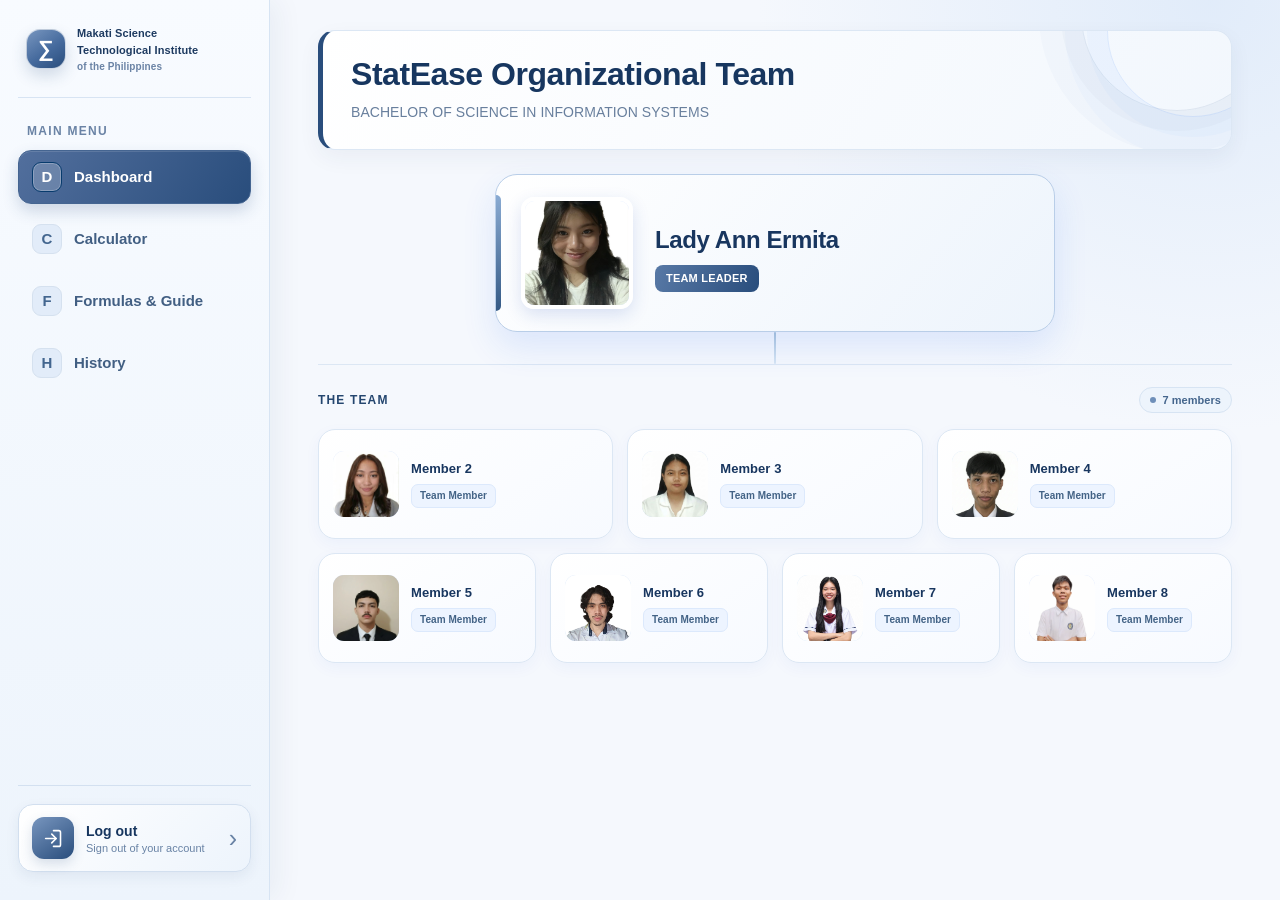
==== commit 6050e2cb: "Rename central.html to index.html" ====
--- a/index.html
+++ b/index.html
@@ -1,552 +1,544 @@
-<!DOCTYPE html>
-
-<html lang="en">
-
-<head>
-
-<meta charset="UTF-8">
-
-<meta name="viewport" content="width=device-width, initial-scale=1.0">
-
-<title>StatEase | Central Tendency Calculator</title>
-
-
-
-<link rel="stylesheet" href="styles.css">
-
-</head>
-
-
-
-<body>
-
-<div class="app">
-
-
-
-  <!-- SIDEBAR -->
-
-<aside class="sidebar" id="appSidebar">
-
-  <button class="mobile-menu-toggle" id="mobileMenuToggle" type="button" aria-label="Open navigation menu" aria-expanded="false" aria-controls="mainNavigation">
-    <span></span><span></span><span></span>
-  </button>
-
-  <div class="brand">
-
-    <div class="brand-icon">∑</div>
-
-    <span class="brand-name">
-        <span>Makati Science</span>
-        <span>Technological Institute</span>
-        <small>of the Philippines</small>
-      </span>
-    </div>
-
-
-
-    <div class="menu-label">MAIN MENU</div>
-
-
-
-    <nav class="nav" id="mainNavigation" aria-label="Main menu">
-
-      <button class="active" data-page="dashboard">
-
-        <span class="nav-icon">D</span> Dashboard
-
-      </button>
-
-
-
-      <button data-page="calculator">
-
-        <span class="nav-icon">C</span> Calculator
-
-      </button>
-
-
-
-      <button data-page="formulas">
-
-        <span class="nav-icon">F</span> Formulas &amp; Guide
-
-      </button>
-
-
-
-      <button data-page="history">
-
-        <span class="nav-icon">H</span> History
-
-      </button>
-
-</nav>
-
-
-
-    <div class="sidebar-bottom">
-
-      <button class="logout-button" id="logoutBtn" type="button" aria-label="Log out">
-
-        <span class="logout-icon" aria-hidden="true">
-
-          <svg viewBox="0 0 24 24" fill="none" stroke="currentColor" stroke-width="1.8" stroke-linecap="round" stroke-linejoin="round">
-
-            <path d="M10 17l5-5-5-5" />
-
-            <path d="M15 12H3" />
-
-            <path d="M12 3h6a2 2 0 0 1 2 2v14a2 2 0 0 1-2 2h-6" />
-
-          </svg>
-
-        </span>
-
-        <span class="logout-copy"><strong>Log out</strong><small>Sign out of your account</small></span>
-
-        <span class="logout-arrow" aria-hidden="true">›</span>
-
-      </button>
-
-    </div>
-
-  </aside>
-
-
-
-  <!-- MAIN CONTENT -->
-
-  <main class="main">
-
-
-
-    <!-- DASHBOARD -->
-
-    <section id="dashboard" class="page active">
-
-      <header class="page-head">
-
-        <h1>StatEase Organizational Team</h1>
-
-        <p>BACHELOR OF SCIENCE IN INFORMATION SYSTEMS</p>
-
-      </header>
-
-
-
-      <div class="team-grid" id="teamGrid"></div>
-
-    </section>
-
-
-
-    <!-- CALCULATOR -->
-
-    <section id="calculator" class="page">
-
-      <header class="page-head">
-
-        <h1>Central Tendency Calculator</h1>
-
-        <p>Enter your data set to calculate the mean, median, and mode.</p>
-
-      </header>
-
-
-
-      
-      <div class="calculator-tools-grid">
-        <div class="panel calculator-tool-card main-data-card">
-          <h2>Enter your data</h2>
-          <div class="field">
-            <label for="dataInput">Data values</label>
-            <textarea id="dataInput" tabindex="0" aria-label="Enter dataset values" placeholder="Example: 0.5, 1/2, 25%, -3"></textarea>
-            <div class="hint">Separate each value with a comma or a new line.</div>
-          </div>
-          <div class="form-row">
-            <div class="field">
-              <label for="dataType">Data type</label>
-              <select id="dataType">
-                <option value="ungrouped">Ungrouped data</option>
-                <option value="frequency">Frequency table (value and frequency)</option>
-              </select>
-            </div>
-            <div class="field">
-              <label for="rounding">Decimal places</label>
-              <select id="rounding">
-                <option value="2">2 decimal places</option>
-                <option value="0">Whole number</option>
-                <option value="1">1 decimal place</option>
-                <option value="3">3 decimal places</option>
-                <option value="4">4 decimal places</option>
-                <option value="5">5 decimal places</option>
-                <option value="6">6 decimal places</option>
-                <option value="8">8 decimal places</option>
-              </select>
-            </div>
-          </div>
-          <div id="frequencyHelp" class="hint" style="display:none;margin-bottom:15px">
-            Enter one pair per line: <b>value,frequency</b>. Example: <b>5,3</b> means value 5 appears 3 times. Fractions and percentages are also accepted. Frequency must be a positive whole number.
-          </div>
-          <div class="calculator-actions">
-            <button class="btn" id="calculateBtn" type="button" onclick="try { calculate(); } catch (err) { const box = document.getElementById('errorMessage'); if (box) box.textContent = 'Calculation error: ' + (err && err.message ? err.message : 'Please check your input and try again.'); console.error(err); }">Calculate results</button>
-            <button class="btn secondary" id="clearBtn" type="button">Clear input</button>
-          </div>
-          <p id="errorMessage" style="color:#b02d5f;font-size:13px" role="alert"></p>
-        </div>
-
-        <div class="panel calculator-tool-card converter-card">
-          <h2>Fraction to Decimal</h2>
-          <p class="hint">Convert one fraction or multiple fractions at once. Separate each value with a comma, space, semicolon, or new line.</p>
-          <div class="field">
-            <label for="fractionInput">Enter fraction dataset(s)</label>
-            <textarea class="converter-input" id="fractionInput" rows="3" placeholder="Examples: 1/2, 1/4, 3/4&#10;Or enter one: 1/2"></textarea>
-          </div>
-          <button class="btn converter-button" id="fractionConvertBtn" type="button">Convert to Decimal</button>
-          <div class="field converter-output-field">
-            <label>Decimal result</label>
-            <div class="converter-result" id="fractionResult" aria-live="polite">—</div>
-            <p class="hint" id="fractionCalculation">Your calculation will appear here.</p>
-          </div>
-          <p class="converter-error" id="fractionError" role="alert"></p>
-        </div>
-
-        <div class="panel calculator-tool-card converter-card">
-          <h2>Percentage to Decimal</h2>
-          <p class="hint">Convert one percentage or multiple percentages at once. Separate each value with a comma, space, semicolon, or new line.</p>
-          <div class="field">
-            <label for="percentageInput">Enter percentage dataset(s)</label>
-            <textarea class="converter-input" id="percentageInput" rows="3" placeholder="Examples: 25%, 50%, 12.5%&#10;Or enter one: 25%"></textarea>
-          </div>
-          <button class="btn converter-button" id="percentageConvertBtn" type="button">Convert to Decimal</button>
-          <div class="field converter-output-field">
-            <label>Decimal result</label>
-            <div class="converter-result" id="percentageResult" aria-live="polite">—</div>
-            <p class="hint" id="percentageCalculation">Your calculation will appear here.</p>
-          </div>
-          <p class="converter-error" id="percentageError" role="alert"></p>
-        </div>
-      </div>
-
-
-      <div id="resultSection" style="display:none">
-
-        <div class="panel result-summary-panel">
-
-          <div class="results-heading-row">
-            <h2>Your results</h2>
-            <button class="btn print-btn" id="printResultsBtn" type="button" onclick="window.print();" title="Opens the print dialog. Choose Save as PDF as the destination." style="position:relative;z-index:99999;pointer-events:auto;cursor:pointer;">Save as PDF</button>
-          </div>
-          <p class="data-count-summary" id="dataCountSummary" aria-live="polite">Data count (n): —</p>
-          <div class="print-only print-report-header" aria-hidden="true">
-            <div class="print-report-brand">
-              <span class="print-brand-mark">Σ</span>
-              <span class="print-brand-copy">
-                <strong>StatEase</strong>
-                <small>Central Tendency Calculator</small>
-              </span>
-            </div>
-            <div class="print-report-meta">
-              <strong>RESULTS REPORT</strong>
-              <span>Prepared: <span id="printGeneratedAt">On print</span></span>
-            </div>
-          </div>
-          <div class="results" id="results"></div>
-
-        </div>
-
-
-
-        <div class="panel">
-
-          <h2>Sorted data</h2>
-
-          <p id="sortedData" style="font-size:14px;overflow-wrap:anywhere"></p>
-
-
-
-          <h2 style="margin-top:22px">Solution</h2>
-
-          <div id="solution" style="font-size:14px;line-height:1.8"></div>
-
-        </div>
-
-
-
-        <div class="panel">
-
-          <h2>Interpretation</h2>
-
-          <p id="interpretation" style="font-size:14px;line-height:1.8;margin:0"></p>
-
-        </div>
-
-
-
-        <div class="panel chart-panel">
-          <h2>Data Visualization</h2>
-          <p class="chart-description">Choose how you want to view the frequency distribution of your data.</p>
-          <div class="chart-toolbar">
-            <label for="chartType">Chart type</label>
-            <select id="chartType">
-              <option value="bar">Bar Chart</option>
-              <option value="column">Column Chart</option>
-              <option value="pie">Pie Chart</option>
-              <option value="doughnut">Doughnut Chart</option>
-              <option value="line">Line Graph</option>
-            </select>
-          </div>
-          <div id="chartVisual" class="chart-visual" role="img" aria-label="Selected data visualization"></div>
-          <p id="chartNote" class="hint"></p>
-        </div>
-
-        <div class="panel">
-
-          <h2>Frequency table</h2>
-
-          <div class="table-wrap">
-
-            <table>
-
-              <thead>
-
-                <tr>
-
-                  <th>Value</th>
-
-                  <th>Frequency</th>
-
-                </tr>
-
-              </thead>
-
-              <tbody id="frequencyTable"></tbody>
-
-            </table>
-
-          </div>
-
-        </div>
-
-      </div>
-
-    </section>
-
-
-
-    <!-- FORMULAS -->
-
-    <section id="formulas" class="page">
-
-      <header class="page-head">
-
-        <h1>Formulas &amp; Guide</h1>
-
-        <p>Quick explanations to help you understand each measure.</p>
-
-      </header>
-
-
-
-      <div class="formula-list">
-
-        <div class="formula formula-poster">
-          <div class="formula-poster-title">Mean Formula</div>
-          <div class="formula-poster-equation mean-equation" aria-label="x bar equals the sum from i equals 1 to n of x sub i divided by n">
-            <span class="math-symbol x-bar">x̄</span>
-            <span class="math-equals">=</span>
-            <span class="math-fraction">
-              <span class="math-numerator"><span class="sigma-wrap"><span class="sigma">Σ</span><span class="sigma-limits"><sup>n</sup><sub>i=1</sub></span></span><span class="sum-x">x<sub>i</sub></span></span>
-              <span class="fraction-rule"></span>
-              <span class="math-denominator">n</span>
-            </span>
-          </div>
-          <div class="formula-poster-caption">Add all values, then divide by the number of values.</div>
-          <div class="formula-poster-note">Mean = Σxᵢ / n</div>
-        </div>
-
-        <div class="formula formula-poster median-poster">
-          <div class="formula-poster-title">Median Formula</div>
-          <div class="formula-poster-equation median-equation" aria-label="If n is odd, the median is the value at position (n plus 1) divided by 2. If n is even, the median is the average of the values at positions n divided by 2 and n divided by 2 plus 1.">
-            <div class="median-case">
-              <div class="case-label">if <i>n</i> is odd,</div>
-              <div class="median-math">
-                <i>median</i> =
-                <span class="median-position">
-                  <span class="median-paren">(</span>
-                  <span class="small-fraction"><span><i>n</i> + 1</span><span class="fraction-rule"></span><span>2</span></span>
-                  <span class="median-paren">)</span><sup>th</sup>
-                </span>
-              </div>
-            </div>
-            <div class="median-case">
-              <div class="case-label">if <i>n</i> is even,</div>
-              <div class="median-math">
-                <i>median</i> =
-                <span class="median-even-fraction">
-                  <span class="median-even-numerator">
-                    <span class="median-position"><span class="median-paren">(</span><span class="small-fraction"><span><i>n</i></span><span class="fraction-rule"></span><span>2</span></span><span class="median-paren">)</span><sup>th</sup></span>
-                    <span>+</span>
-                    <span class="median-position"><span class="median-paren">(</span><span class="small-fraction"><span><i>n</i></span><span class="fraction-rule"></span><span>2</span></span><span> + 1</span><span class="median-paren">)</span><sup>th</sup></span>
-                  </span>
-                  <span class="fraction-rule"></span>
-                  <span style="text-align:center;padding-top:5px">2</span>
-                </span>
-              </div>
-            </div>
-            <div class="median-definition"><span><i>n</i> = number of terms</span><span><i>th</i> = position in the ordered data</span></div>
-          </div>
-          <div class="formula-poster-caption">Arrange values from smallest to largest before finding the middle.</div>
-        </div>
-
-        <div class="formula formula-poster">
-          <div class="formula-poster-title">Mode Formula</div>
-          <div class="formula-poster-equation mode-equation" aria-label="Mode equals the value with the highest frequency">
-            <span class="mode-symbol"><i>M</i><sub>o</sub></span>
-            <span class="math-equals">=</span>
-            <span class="mode-definition">value with the<br>highest frequency</span>
-          </div>
-          <div class="formula-poster-caption">Choose the value that appears most often in the data set.</div>
-          <div class="formula-poster-note">A data set may have one mode, multiple modes, or no mode.</div>
-        </div>
-
-
-
-        <div class="formula guide-card">
-          <h3>How to enter your dataset</h3>
-          <ol class="guide-steps">
-            <li>Open <strong>Calculator</strong> and select <strong>Ungrouped data</strong> for a regular list of observations.</li>
-            <li>Enter one value at a time. Separate values with commas, spaces, semicolons, or new lines.</li>
-            <li>Choose the number of decimal places for displaying your answers.</li>
-            <li>Click <strong>Calculate results</strong>. Review the mean, median, mode, range, solution, frequency table, and chart.</li>
-          </ol>
-        </div>
-
-        <div class="formula guide-card">
-          <h3>Accepted dataset formats</h3>
-          <div class="guide-format-grid">
-            <div class="guide-format"><strong>Whole and decimal numbers</strong><code>4, 0.1, 2.75, 10</code></div>
-            <div class="guide-format"><strong>Positive and negative numbers</strong><code>-5, -2, 0, 3, 6</code></div>
-            <div class="guide-format"><strong>Fractions</strong><code>1/2, 1/4, 3/4</code><small>Fractions are converted to decimal values for calculation.</small></div>
-            <div class="guide-format"><strong>Percentages</strong><code>10%, 25%, 12.5%</code><small>Percentages are divided by 100 before calculation.</small></div>
-            <div class="guide-format guide-format-wide"><strong>Mixed formats in one dataset</strong><code>1/2, 0.75, 25%, -1.5, 2</code><small>You may combine whole numbers, decimals, fractions, percentages, and negative values in the same ungrouped dataset.</small></div>
-          </div>
-          <p class="guide-note"><strong>Important:</strong> Use a period for decimal points (for example, <code>2.5</code>). Do not use commas inside a single number because commas separate data values.</p>
-        </div>
-
-        <div class="formula guide-card">
-          <h3>How to enter a frequency table</h3>
-          <ol class="guide-steps">
-            <li>Choose <strong>Frequency table (value and frequency)</strong> under Data type.</li>
-            <li>Enter one value-frequency pair on each line, using <code>value,frequency</code>.</li>
-            <li>The value may be a whole number, decimal, fraction, or percentage. The frequency must be a positive whole number.</li>
-          </ol>
-          <div class="guide-format"><strong>Example</strong><code>1/2, 3<br>0.75, 2<br>25%, 4</code></div>
-        </div>
-
-      </div>
-
-      <section class="limitations-panel" aria-labelledby="limitationsTitle">
-        <div class="limitations-heading">
-          <span class="limitations-mark" aria-hidden="true">i</span>
-          <div>
-            <h2 id="limitationsTitle">System Limitations</h2>
-            <p>Important boundaries and special cases to know when using the calculator.</p>
-          </div>
-        </div>
-        <div class="limitations-grid">
-          <article class="limitation-item">
-            <h3>Calculation limit</h3>
-            <ul>
-              <li>A calculation can contain up to <strong>10,000 observations</strong>, including expanded frequencies.</li>
-              <li>Values must be valid finite numbers. Fractions cannot have a zero denominator.</li>
-            </ul>
-          </article>
-          <article class="limitation-item">
-            <h3>Frequency-table rules</h3>
-            <ul>
-              <li>Each row must contain one value and one frequency.</li>
-              <li>Frequency must be a positive whole number. Zero, negative, and fractional frequencies are not accepted.</li>
-            </ul>
-          </article>
-          <article class="limitation-item">
-            <h3>Mode special cases</h3>
-            <ul>
-              <li><strong>No mode:</strong> every distinct value occurs once.</li>
-              <li><strong>Multiple modes:</strong> all values tied for the highest frequency are reported.</li>
-              <li>A dataset with one observation has no mode unless the value is repeated in a larger dataset.</li>
-            </ul>
-          </article>
-          <article class="limitation-item">
-            <h3>What the system calculates</h3>
-            <ul>
-              <li>Mean, median, mode, range, sorted data, frequency distribution, and data visualization.</li>
-              <li>The chart displays up to 20 distinct values at a time.</li>
-              <li>Variance, standard deviation, and other advanced statistical tests are not included.</li>
-            </ul>
-          </article>
-        </div>
-      </section>
-      </section>
-
-    </section>
-
-
-
-    <!-- HISTORY -->
-
-    <section id="history" class="page">
-
-      <header class="page-head">
-
-        <h1>Calculation History</h1>
-
-        <p>Review past results, check when each calculation was taken, or open a detailed preview.</p>
-
-      </header>
-
-
-
-      <div class="panel">
-
-        <div id="historyList" class="history-empty">
-          No calculations yet. Complete a calculation to see it here.
-        </div>
-
-        <dialog id="historyPreviewDialog" class="history-preview-dialog" aria-labelledby="historyPreviewTitle">
-          <div class="history-preview-header">
-            <div>
-              <span class="history-preview-kicker">SAVED CALCULATION</span>
-              <h2 id="historyPreviewTitle">Calculation preview</h2>
-              <p id="historyPreviewMeta"></p>
-            </div>
-            <button class="history-preview-close" id="closeHistoryPreviewBtn" type="button" aria-label="Close preview">×</button>
-          </div>
-          <div id="historyPreviewBody" class="history-preview-body"></div>
-          <div class="history-preview-footer">
-            <button class="btn secondary" id="closeHistoryPreviewFooterBtn" type="button">Close preview</button>
-          </div>
-        </dialog>
-
-        <button class="btn secondary" id="clearHistoryBtn" style="margin-top:14px">
-
-          Clear history
-
-        </button>
-
-      </div>
-
-    </section>
-
-</main>
-
-</div>
-
-
-
-<script src="script.js" defer></script>
-
-</body>
-
-</html>
+<!DOCTYPE html>
+
+<html lang="en">
+
+<head>
+
+<meta charset="UTF-8">
+
+<meta name="viewport" content="width=device-width, initial-scale=1.0">
+
+<title>StatEase | Central Tendency Calculator</title>
+
+
+
+<link rel="stylesheet" href="styles.css">
+
+</head>
+
+
+
+<body>
+
+<div class="app">
+
+
+
+  <!-- SIDEBAR -->
+
+<aside class="sidebar">
+
+  <div class="brand">
+
+    <div class="brand-icon">∑</div>
+
+    <span class="brand-name">
+        <span>Makati Science</span>
+        <span>Technological Institute</span>
+        <small>of the Philippines</small>
+      </span>
+    </div>
+
+
+
+    <div class="menu-label">MAIN MENU</div>
+
+
+
+    <nav class="nav" aria-label="Main menu">
+
+      <button class="active" data-page="dashboard">
+
+        <span class="nav-icon">D</span> Dashboard
+
+      </button>
+
+
+
+      <button data-page="calculator">
+
+        <span class="nav-icon">C</span> Calculator
+
+      </button>
+
+
+
+      <button data-page="formulas">
+
+        <span class="nav-icon">F</span> Formulas &amp; Guide
+
+      </button>
+
+
+
+      <button data-page="history">
+
+        <span class="nav-icon">H</span> History
+
+      </button>
+
+</nav>
+
+
+
+    <div class="sidebar-bottom">
+
+      <button class="logout-button" id="logoutBtn" type="button" aria-label="Log out">
+
+        <span class="logout-icon" aria-hidden="true">
+
+          <svg viewBox="0 0 24 24" fill="none" stroke="currentColor" stroke-width="1.8" stroke-linecap="round" stroke-linejoin="round">
+
+            <path d="M10 17l5-5-5-5" />
+
+            <path d="M15 12H3" />
+
+            <path d="M12 3h6a2 2 0 0 1 2 2v14a2 2 0 0 1-2 2h-6" />
+
+          </svg>
+
+        </span>
+
+        <span class="logout-copy"><strong>Log out</strong><small>Sign out of your account</small></span>
+
+        <span class="logout-arrow" aria-hidden="true">›</span>
+
+      </button>
+
+    </div>
+
+  </aside>
+
+
+
+  <!-- MAIN CONTENT -->
+
+  <main class="main">
+
+
+
+    <!-- DASHBOARD -->
+
+    <section id="dashboard" class="page active">
+
+      <header class="page-head">
+
+        <h1>StatEase Organizational Team</h1>
+
+        <p>BACHELOR OF SCIENCE IN INFORMATION SYSTEMS</p>
+
+      </header>
+
+
+
+      <div class="team-grid" id="teamGrid"></div>
+
+    </section>
+
+
+
+    <!-- CALCULATOR -->
+
+    <section id="calculator" class="page">
+
+      <header class="page-head">
+
+        <h1>Central Tendency Calculator</h1>
+
+        <p>Enter your data set to calculate the mean, median, and mode.</p>
+
+      </header>
+
+
+
+      
+      <div class="calculator-tools-grid">
+        <div class="panel calculator-tool-card main-data-card">
+          <h2>Enter your data</h2>
+          <div class="field">
+            <label for="dataInput">Data values</label>
+            <textarea id="dataInput" tabindex="0" aria-label="Enter dataset values" placeholder="Example: 0.5, 1/2, 25%, -3"></textarea>
+            <div class="hint">Separate each value with a comma or a new line.</div>
+          </div>
+          <div class="form-row">
+            <div class="field">
+              <label for="dataType">Data type</label>
+              <select id="dataType">
+                <option value="ungrouped">Ungrouped data</option>
+                <option value="frequency">Frequency table (value and frequency)</option>
+              </select>
+            </div>
+            <div class="field">
+              <label for="rounding">Decimal places</label>
+              <select id="rounding">
+                <option value="2">2 decimal places</option>
+                <option value="0">Whole number</option>
+                <option value="1">1 decimal place</option>
+                <option value="3">3 decimal places</option>
+                <option value="4">4 decimal places</option>
+                <option value="5">5 decimal places</option>
+                <option value="6">6 decimal places</option>
+                <option value="8">8 decimal places</option>
+              </select>
+            </div>
+          </div>
+          <div id="frequencyHelp" class="hint" style="display:none;margin-bottom:15px">
+            Enter one pair per line: <b>value,frequency</b>. Example: <b>5,3</b> means value 5 appears 3 times. Fractions and percentages are also accepted. Frequency must be a positive whole number.
+          </div>
+          <div class="calculator-actions">
+            <button class="btn" id="calculateBtn" type="button" onclick="try { calculate(); } catch (err) { const box = document.getElementById('errorMessage'); if (box) box.textContent = 'Calculation error: ' + (err && err.message ? err.message : 'Please check your input and try again.'); console.error(err); }">Calculate results</button>
+            <button class="btn secondary" id="clearBtn" type="button">Clear input</button>
+          </div>
+          <p id="errorMessage" style="color:#b02d5f;font-size:13px" role="alert"></p>
+        </div>
+
+        <div class="panel calculator-tool-card converter-card">
+          <h2>Fraction to Decimal</h2>
+          <div class="field">
+            <label for="fractionInput">Enter fraction dataset(s)</label>
+            <textarea class="converter-input" id="fractionInput" rows="3" placeholder="Examples: 1/2, 1/4, 3/4&#10;Or enter one: 1/2"></textarea>
+          </div>
+          <button class="btn converter-button" id="fractionConvertBtn" type="button">Convert to Decimal</button>
+          <div class="field converter-output-field">
+            <label>Decimal result</label>
+            <div class="converter-result" id="fractionResult" aria-live="polite">—</div>
+          </div>
+          <p class="converter-error" id="fractionError" role="alert"></p>
+        </div>
+
+        <div class="panel calculator-tool-card converter-card">
+          <p class="hint"></p>
+          <div class="field">
+            <label for="percentageInput">Enter percentage dataset(s)</label>
+            <textarea class="converter-input" id="percentageInput" rows="3" placeholder="Examples: 25%, 50%, 12.5%&#10;Or enter one: 25%"></textarea>
+          </div>
+          <button class="btn converter-button" id="percentageConvertBtn" type="button">Convert to Decimal</button>
+          <div class="field converter-output-field">
+            <label>Decimal result</label>
+            <div class="converter-result" id="percentageResult" aria-live="polite">—</div>
+          </div>
+          <p class="converter-error" id="percentageError" role="alert"></p>
+        </div>
+      </div>
+
+
+      <div id="resultSection" style="display:none">
+
+        <div class="panel result-summary-panel">
+
+          <div class="results-heading-row">
+            <h2>Your results</h2>
+            <button class="btn print-btn" id="printResultsBtn" type="button" onclick="window.print();" title="Opens the print dialog. Choose Save as PDF as the destination." style="position:relative;z-index:99999;pointer-events:auto;cursor:pointer;">Save as PDF</button>
+          </div>
+          <p class="data-count-summary" id="dataCountSummary" aria-live="polite">Data count (n): —</p>
+          <div class="print-only print-report-header" aria-hidden="true">
+            <div class="print-report-brand">
+              <span class="print-brand-mark">Σ</span>
+              <span class="print-brand-copy">
+                <strong>StatEase</strong>
+                <small>Central Tendency Calculator</small>
+              </span>
+            </div>
+            <div class="print-report-meta">
+              <strong>RESULTS REPORT</strong>
+              <span>Prepared: <span id="printGeneratedAt">On print</span></span>
+            </div>
+          </div>
+          <div class="results" id="results"></div>
+
+        </div>
+
+
+
+        <div class="panel">
+
+          <h2>Sorted data</h2>
+
+          <p id="sortedData" style="font-size:14px;overflow-wrap:anywhere"></p>
+
+
+
+          <h2 style="margin-top:22px">Solution</h2>
+
+          <div id="solution" style="font-size:14px;line-height:1.8"></div>
+
+        </div>
+
+
+
+        <div class="panel">
+
+          <h2>Interpretation</h2>
+
+          <p id="interpretation" style="font-size:14px;line-height:1.8;margin:0"></p>
+
+        </div>
+
+
+
+        <div class="panel chart-panel">
+          <h2>Data Visualization</h2>
+          <p class="chart-description">Choose how you want to view the frequency distribution of your data.</p>
+          <div class="chart-toolbar">
+            <label for="chartType">Chart type</label>
+            <select id="chartType">
+              <option value="bar">Bar Chart</option>
+              <option value="column">Column Chart</option>
+              <option value="pie">Pie Chart</option>
+              <option value="doughnut">Doughnut Chart</option>
+              <option value="line">Line Graph</option>
+            </select>
+          </div>
+          <div id="chartVisual" class="chart-visual" role="img" aria-label="Selected data visualization"></div>
+          <p id="chartNote" class="hint"></p>
+        </div>
+
+        <div class="panel">
+
+          <h2>Frequency table</h2>
+
+          <div class="table-wrap">
+
+            <table>
+
+              <thead>
+
+                <tr>
+
+                  <th>Value</th>
+
+                  <th>Frequency</th>
+
+                </tr>
+
+              </thead>
+
+              <tbody id="frequencyTable"></tbody>
+
+            </table>
+
+          </div>
+
+        </div>
+
+      </div>
+
+    </section>
+
+
+
+    <!-- FORMULAS -->
+
+    <section id="formulas" class="page">
+
+      <header class="page-head">
+
+        <h1>Formulas &amp; Guide</h1>
+
+        <p>Quick explanations to help you understand each measure.</p>
+
+      </header>
+
+
+
+      <div class="formula-list">
+
+        <div class="formula formula-poster">
+          <div class="formula-poster-title">Mean Formula</div>
+          <div class="formula-poster-equation mean-equation" aria-label="x bar equals the sum from i equals 1 to n of x sub i divided by n">
+            <span class="math-symbol x-bar">x̄</span>
+            <span class="math-equals">=</span>
+            <span class="math-fraction">
+              <span class="math-numerator"><span class="sigma-wrap"><span class="sigma">Σ</span><span class="sigma-limits"><sup>n</sup><sub>i=1</sub></span></span><span class="sum-x">x<sub>i</sub></span></span>
+              <span class="fraction-rule"></span>
+              <span class="math-denominator">n</span>
+            </span>
+          </div>
+          <div class="formula-poster-caption">Add all values, then divide by the number of values.</div>
+          <div class="formula-poster-note">Mean = Σxᵢ / n</div>
+        </div>
+
+        <div class="formula formula-poster median-poster">
+          <div class="formula-poster-title">Median Formula</div>
+          <div class="formula-poster-equation median-equation" aria-label="If n is odd, the median is the value at position (n plus 1) divided by 2. If n is even, the median is the average of the values at positions n divided by 2 and n divided by 2 plus 1.">
+            <div class="median-case">
+              <div class="case-label">if <i>n</i> is odd,</div>
+              <div class="median-math">
+                <i>median</i> =
+                <span class="median-position">
+                  <span class="median-paren">(</span>
+                  <span class="small-fraction"><span><i>n</i> + 1</span><span class="fraction-rule"></span><span>2</span></span>
+                  <span class="median-paren">)</span><sup>th</sup>
+                </span>
+              </div>
+            </div>
+            <div class="median-case">
+              <div class="case-label">if <i>n</i> is even,</div>
+              <div class="median-math">
+                <i>median</i> =
+                <span class="median-even-fraction">
+                  <span class="median-even-numerator">
+                    <span class="median-position"><span class="median-paren">(</span><span class="small-fraction"><span><i>n</i></span><span class="fraction-rule"></span><span>2</span></span><span class="median-paren">)</span><sup>th</sup></span>
+                    <span>+</span>
+                    <span class="median-position"><span class="median-paren">(</span><span class="small-fraction"><span><i>n</i></span><span class="fraction-rule"></span><span>2</span></span><span> + 1</span><span class="median-paren">)</span><sup>th</sup></span>
+                  </span>
+                  <span class="fraction-rule"></span>
+                  <span style="text-align:center;padding-top:5px">2</span>
+                </span>
+              </div>
+            </div>
+            <div class="median-definition"><span><i>n</i> = number of terms</span><span><i>th</i> = position in the ordered data</span></div>
+          </div>
+          <div class="formula-poster-caption">Arrange values from smallest to largest before finding the middle.</div>
+        </div>
+
+        <div class="formula formula-poster">
+          <div class="formula-poster-title">Mode Formula</div>
+          <div class="formula-poster-equation mode-equation" aria-label="Mode equals the value with the highest frequency">
+            <span class="mode-symbol"><i>M</i><sub>o</sub></span>
+            <span class="math-equals">=</span>
+            <span class="mode-definition">value with the<br>highest frequency</span>
+          </div>
+          <div class="formula-poster-caption">Choose the value that appears most often in the data set.</div>
+          <div class="formula-poster-note">A data set may have one mode, multiple modes, or no mode.</div>
+        </div>
+
+
+
+        <div class="formula guide-card">
+          <h3>How to enter your dataset</h3>
+          <ol class="guide-steps">
+            <li>Open <strong>Calculator</strong> and select <strong>Ungrouped data</strong> for a regular list of observations.</li>
+            <li>Enter one value at a time. Separate values with commas, spaces, semicolons, or new lines.</li>
+            <li>Choose the number of decimal places for displaying your answers.</li>
+            <li>Click <strong>Calculate results</strong>. Review the mean, median, mode, range, solution, frequency table, and chart.</li>
+          </ol>
+        </div>
+
+        <div class="formula guide-card">
+          <h3>Accepted dataset formats</h3>
+          <div class="guide-format-grid">
+            <div class="guide-format"><strong>Whole and decimal numbers</strong><code>4, 0.1, 2.75, 10</code></div>
+            <div class="guide-format"><strong>Positive and negative numbers</strong><code>-5, -2, 0, 3, 6</code></div>
+            <div class="guide-format"><strong>Fractions</strong><code>1/2, 1/4, 3/4</code><small>Fractions are converted to decimal values for calculation.</small></div>
+            <div class="guide-format"><strong>Percentages</strong><code>10%, 25%, 12.5%</code><small>Percentages are divided by 100 before calculation.</small></div>
+            <div class="guide-format guide-format-wide"><strong>Mixed formats in one dataset</strong><code>1/2, 0.75, 25%, -1.5, 2</code><small>You may combine whole numbers, decimals, fractions, percentages, and negative values in the same ungrouped dataset.</small></div>
+          </div>
+          <p class="guide-note"><strong>Important:</strong> Use a period for decimal points (for example, <code>2.5</code>). Do not use commas inside a single number because commas separate data values.</p>
+        </div>
+
+        <div class="formula guide-card">
+          <h3>How to enter a frequency table</h3>
+          <ol class="guide-steps">
+            <li>Choose <strong>Frequency table (value and frequency)</strong> under Data type.</li>
+            <li>Enter one value-frequency pair on each line, using <code>value,frequency</code>.</li>
+            <li>The value may be a whole number, decimal, fraction, or percentage. The frequency must be a positive whole number.</li>
+          </ol>
+          <div class="guide-format"><strong>Example</strong><code>1/2, 3<br>0.75, 2<br>25%, 4</code></div>
+        </div>
+
+      </div>
+
+      <section class="limitations-panel" aria-labelledby="limitationsTitle">
+        <div class="limitations-heading">
+          <span class="limitations-mark" aria-hidden="true">i</span>
+          <div>
+            <h2 id="limitationsTitle">System Limitations</h2>
+            <p>Important boundaries and special cases to know when using the calculator.</p>
+          </div>
+        </div>
+        <div class="limitations-grid">
+          <article class="limitation-item">
+            <h3>Calculation limit</h3>
+            <ul>
+              <li>A calculation can contain up to <strong>10,000 observations</strong>, including expanded frequencies.</li>
+              <li>Values must be valid finite numbers. Fractions cannot have a zero denominator.</li>
+            </ul>
+          </article>
+          <article class="limitation-item">
+            <h3>Frequency-table rules</h3>
+            <ul>
+              <li>Each row must contain one value and one frequency.</li>
+              <li>Frequency must be a positive whole number. Zero, negative, and fractional frequencies are not accepted.</li>
+            </ul>
+          </article>
+          <article class="limitation-item">
+            <h3>Mode special cases</h3>
+            <ul>
+              <li><strong>No mode:</strong> every distinct value occurs once.</li>
+              <li><strong>Multiple modes:</strong> all values tied for the highest frequency are reported.</li>
+              <li>A dataset with one observation has no mode unless the value is repeated in a larger dataset.</li>
+            </ul>
+          </article>
+          <article class="limitation-item">
+            <h3>What the system calculates</h3>
+            <ul>
+              <li>Mean, median, mode, range, sorted data, frequency distribution, and data visualization.</li>
+              <li>The chart displays up to 20 distinct values at a time.</li>
+              <li>Variance, standard deviation, and other advanced statistical tests are not included.</li>
+            </ul>
+          </article>
+        </div>
+      </section>
+      </section>
+
+    </section>
+
+
+
+    <!-- HISTORY -->
+
+    <section id="history" class="page">
+
+      <header class="page-head">
+
+        <h1>Calculation History</h1>
+
+        <p>Review past results, check when each calculation was taken, or open a detailed preview.</p>
+
+      </header>
+
+
+
+      <div class="panel">
+
+        <div id="historyList" class="history-empty">
+          No calculations yet. Complete a calculation to see it here.
+        </div>
+
+        <dialog id="historyPreviewDialog" class="history-preview-dialog" aria-labelledby="historyPreviewTitle">
+          <div class="history-preview-header">
+            <div>
+              <span class="history-preview-kicker">SAVED CALCULATION</span>
+              <h2 id="historyPreviewTitle">Calculation preview</h2>
+              <p id="historyPreviewMeta"></p>
+            </div>
+            <button class="history-preview-close" id="closeHistoryPreviewBtn" type="button" aria-label="Close preview">×</button>
+          </div>
+          <div id="historyPreviewBody" class="history-preview-body"></div>
+          <div class="history-preview-footer">
+            <button class="btn secondary" id="closeHistoryPreviewFooterBtn" type="button">Close preview</button>
+          </div>
+        </dialog>
+
+        <button class="btn secondary" id="clearHistoryBtn" style="margin-top:14px">
+
+          Clear history
+
+        </button>
+
+      </div>
+
+    </section>
+
+</main>
+
+</div>
+
+
+
+<script src="script.js" defer></script>
+
+</body>
+
+</html>
--- a/styles.css
+++ b/styles.css
@@ -0,0 +1,2916 @@
+:root {
+
+  --pink: #2563eb;
+
+  --pink-dark: #1d4ed8;
+
+  --pink-soft: #eaf3ff;
+
+  --violet: #dbeafe;
+
+  --ink: #172b4d;
+
+  --muted: #64748b;
+
+  --paper: #f7fbff;
+
+  --line: #d7e6f8;
+
+}
+
+
+
+* { box-sizing: border-box; }
+
+
+
+body {
+
+  margin: 0;
+
+  font-family: "Segoe UI", Arial, sans-serif;
+
+  background: #eef5ff;
+
+  color: var(--ink);
+
+}
+
+
+
+.app {
+
+  display: flex;
+
+  min-height: 100vh;
+
+}
+
+
+
+/* SIDEBAR */
+
+.sidebar {
+
+  width: 270px;
+
+  background: var(--pink-soft);
+
+  padding: 26px 18px;
+
+  display: flex;
+
+  flex-direction: column;
+
+  flex-shrink: 0;
+
+  border-right: 1px solid var(--line);
+
+}
+
+
+
+.brand {
+
+  display: flex;
+
+  align-items: center;
+
+  gap: 11px;
+
+  padding: 0 8px 24px;
+
+  border-bottom: 1px solid #cbdcf3;
+
+  font-size: 21px;
+
+  font-weight: 800;
+
+}
+
+
+
+.brand-name {
+  min-width: 0;
+  display: flex;
+  flex-direction: column;
+  gap: 2px;
+  font-size: 11px;
+  line-height: 1.35;
+  font-weight: 800;
+  letter-spacing: .1px;
+}
+.brand-name small {
+  font-size: 10px;
+  line-height: 1.3;
+  font-weight: 600;
+  color: #5476a6;
+}
+
+.brand-icon {
+
+  width: 40px;
+
+  height: 40px;
+
+  border-radius: 12px;
+
+  background: var(--pink);
+
+  color: white;
+
+  display: grid;
+
+  place-items: center;
+
+  font-size: 22px;
+
+}
+
+
+
+.menu-label {
+
+  font-size: 12px;
+
+  letter-spacing: 1.3px;
+
+  color: #5476a6;
+
+  margin: 26px 9px 12px;
+
+  font-weight: 700;
+
+}
+
+
+
+.nav {
+
+  display: grid;
+
+  gap: 7px;
+
+}
+
+
+
+.nav button {
+
+  border: 0;
+
+  background: transparent;
+
+  color: #35547f;
+
+  text-align: left;
+
+  padding: 13px 12px;
+
+  border-radius: 11px;
+
+  font-size: 15px;
+
+  display: flex;
+
+  gap: 12px;
+
+  align-items: center;
+
+  cursor: pointer;
+
+}
+
+
+
+.nav button:hover {
+
+  background: #dbeafe;
+
+}
+
+
+
+.nav button.active {
+
+  background: var(--pink);
+
+  color: white;
+
+  font-weight: 700;
+
+}
+
+
+
+.nav-icon {
+
+  width: 19px;
+
+  text-align: center;
+
+  font-size: 17px;
+
+}
+
+
+
+.sidebar-note {
+
+  margin-top: auto;
+
+  background: #fff8fc;
+
+  border: 1px solid var(--line);
+
+  padding: 14px;
+
+  border-radius: 14px;
+
+  color: #59769d;
+
+  font-size: 12px;
+
+  line-height: 1.6;
+
+}
+
+
+
+/* MAIN CONTENT */
+
+.main {
+
+  flex: 1;
+
+  min-width: 0;
+
+  padding: 30px clamp(18px, 4vw, 48px);
+
+  background: var(--paper);
+
+}
+
+
+
+.page {
+
+  display: none;
+
+  animation: fade .2s ease;
+
+}
+
+
+
+.page.active {
+
+  display: block;
+
+}
+
+
+
+@keyframes fade {
+
+  from {
+
+    opacity: .4;
+
+    transform: translateY(3px);
+
+  }
+
+  to {
+
+    opacity: 1;
+
+    transform: none;
+
+  }
+
+}
+
+
+
+.page-head {
+
+  margin-bottom: 22px;
+
+}
+
+
+
+.page-head h1 {
+
+  font-size: 27px;
+
+  margin: 0 0 8px;
+
+  color: #17345f;
+
+}
+
+
+
+.page-head p {
+
+  margin: 0;
+
+  color: var(--muted);
+
+  font-size: 14px;
+
+  line-height: 1.6;
+
+}
+
+
+
+/* DASHBOARD: TWO MEMBERS PER ROW */
+
+.team-grid {
+
+  display: grid;
+
+  grid-template-columns: repeat(2, minmax(0, 1fr));
+
+  gap: 16px;
+
+}
+
+
+
+.member-card {
+
+  background: white;
+
+  border: 1px solid var(--line);
+
+  border-radius: 17px;
+
+  min-height: 178px;
+
+  display: flex;
+
+  flex-direction: column;
+
+  align-items: center;
+
+  justify-content: center;
+
+  padding: 20px 14px;
+
+  text-align: center;
+
+  box-shadow: 0 4px 15px rgba(124, 57, 94, .035);
+
+  transition: .2s;
+
+}
+
+
+
+.member-card:hover {
+
+  transform: translateY(-3px);
+
+  box-shadow: 0 8px 22px rgba(124, 57, 94, .09);
+
+}
+
+
+
+.avatar {
+
+  width: 66px;
+
+  height: 66px;
+
+  border-radius: 50%;
+
+  display: grid;
+
+  place-items: center;
+
+  margin-bottom: 12px;
+
+  color: #1d4ed8;
+
+  background: #dbeafe;
+
+}
+
+
+
+.avatar svg {
+
+  width: 31px;
+
+  height: 31px;
+
+}
+
+
+
+.member-card:nth-child(4n+2) .avatar {
+
+  background: var(--violet);
+
+}
+
+
+
+.member-card:nth-child(4n+3) .avatar {
+
+  background: #e0f2fe;
+
+}
+
+
+
+.member-card:nth-child(4n) .avatar {
+
+  background: #e0eaff;
+
+}
+
+
+
+.member-name {
+
+  font-weight: 700;
+
+  font-size: 16px;
+
+  margin-bottom: 6px;
+
+}
+
+
+
+.member-role {
+
+  font-size: 13px;
+
+  color: var(--muted);
+
+}
+
+
+
+/* CARDS AND FORMS */
+
+.panel {
+
+  background: white;
+
+  border: 1px solid var(--line);
+
+  border-radius: 17px;
+
+  padding: 23px;
+
+  margin-bottom: 18px;
+
+  box-shadow: 0 4px 15px rgba(124, 57, 94, .035);
+
+}
+
+
+
+.panel h2 {
+
+  font-size: 18px;
+
+  margin: 0 0 17px;
+
+}
+
+
+
+.form-row {
+
+  display: grid;
+
+  grid-template-columns: 1fr 1fr;
+
+  gap: 16px;
+
+}
+
+
+
+.field {
+
+  display: flex;
+
+  flex-direction: column;
+
+  gap: 8px;
+
+  margin-bottom: 16px;
+
+}
+
+
+
+.field label {
+
+  font-size: 13px;
+
+  font-weight: 700;
+
+  color: #35547f;
+
+}
+
+
+
+.field input,
+
+.field textarea,
+
+.field select {
+
+  width: 100%;
+
+  border: 1px solid #cbdcf3;
+
+  border-radius: 10px;
+
+  padding: 12px 13px;
+
+  background: #f8fbff;
+
+  color: var(--ink);
+
+  font: inherit;
+
+  outline: none;
+
+}
+
+
+
+.field input:focus,
+
+.field textarea:focus,
+
+.field select:focus {
+
+  border-color: var(--pink);
+
+  box-shadow: 0 0 0 3px #dbeafe;
+
+}
+
+
+
+.field textarea {
+
+  min-height: 115px;
+
+  resize: vertical;
+
+}
+
+
+
+.hint {
+
+  font-size: 12px;
+
+  color: var(--muted);
+
+}
+
+
+
+.btn {
+
+  border: 0;
+
+  border-radius: 10px;
+
+  background: var(--pink);
+
+  color: white;
+
+  font-weight: 700;
+
+  padding: 12px 18px;
+
+  cursor: pointer;
+
+  font-size: 14px;
+
+}
+
+
+
+.btn:hover {
+
+  background: var(--pink-dark);
+
+}
+
+
+
+.btn.secondary {
+
+  background: #e0ecff;
+
+  color: #2455a6;
+
+}
+
+
+
+/* RESULT ACTIONS */
+.results-heading-row {
+  display: flex;
+  align-items: center;
+  justify-content: space-between;
+  gap: 12px;
+  margin-bottom: 14px;
+}
+.results-heading-row h2 { margin: 0; }
+.data-count-summary {
+  display: inline-flex;
+  align-items: center;
+  gap: 7px;
+  margin: 0 0 12px;
+  padding: 7px 12px;
+  border: 1px solid #d4e2f5;
+  border-radius: 999px;
+  background: #edf4fc;
+  color: #35577f;
+  font-size: 12px;
+  font-weight: 750;
+}
+.data-count-summary::before {
+  content: "n";
+  display: inline-grid;
+  place-items: center;
+  width: 20px;
+  height: 20px;
+  border-radius: 6px;
+  background: #d6e5f8;
+  color: #294d7c;
+  font-size: 12px;
+  font-weight: 850;
+}
+
+/* Hide the Data Count badge throughout the site and in print/PDF. */
+.data-count-summary { display: none !important; }
+.print-only { display: none; }
+
+/* CALCULATOR RESULTS */
+
+@media (max-width: 1000px) {
+  .results { grid-template-columns: repeat(2, minmax(0, 1fr)); }
+}
+@media (max-width: 540px) {
+  .results { grid-template-columns: 1fr; }
+}
+
+
+.results {
+
+  display: grid;
+
+  grid-template-columns: repeat(4, minmax(0, 1fr));
+
+  gap: 10px;
+
+}
+
+
+
+.result-card {
+
+  border-radius: 13px;
+
+  background: #f1f7ff;
+
+  border: 1px solid var(--line);
+
+  padding: 13px 14px;
+
+}
+
+
+
+.result-card span {
+
+  font-size: 12px;
+
+  color: var(--muted);
+
+  display: block;
+
+  margin-bottom: 8px;
+
+}
+
+
+
+.result-card strong {
+
+  font-size: 24px;
+
+  color: var(--pink-dark);
+
+  overflow-wrap: anywhere;
+
+}
+
+
+
+.result-card p {
+
+  font-size: 12px;
+
+  color: var(--muted);
+
+  margin: 7px 0 0;
+
+}
+
+
+
+.table-wrap {
+
+  overflow: auto;
+
+}
+
+
+
+table {
+
+  width: 100%;
+
+  border-collapse: collapse;
+
+  font-size: 13px;
+
+}
+
+
+
+th, td {
+
+  padding: 11px 12px;
+
+  border-bottom: 1px solid #e1ebf8;
+
+  text-align: left;
+
+}
+
+
+
+th {
+
+  color: #355b91;
+
+  background: #fff7fb;
+
+}
+
+
+
+td {
+
+  color: #29466f;
+
+}
+
+
+
+/* FORMULAS */
+
+.formula-list {
+
+  display: grid;
+
+  gap: 13px;
+
+}
+
+
+
+.formula {
+
+  border: 1px solid var(--line);
+
+  border-radius: 13px;
+
+  padding: 17px;
+
+  background: #f8fbff;
+
+}
+
+
+
+.formula h3 {
+
+  margin: 0 0 7px;
+
+  font-size: 15px;
+
+}
+
+
+
+.formula code {
+
+  font-size: 14px;
+
+  color: var(--pink-dark);
+
+  white-space: normal;
+
+}
+
+
+
+.formula p {
+
+  margin: 8px 0 0;
+
+  color: var(--muted);
+
+  font-size: 13px;
+
+  line-height: 1.6;
+
+}
+
+
+
+
+/* Chart rendering is initialized in the application script. */
+
+/* HISTORY */
+
+.history-empty {
+
+  color: var(--muted);
+
+  font-size: 14px;
+
+}
+
+
+
+.history-item {
+
+  border-bottom: 1px solid #e1ebf8;
+
+  padding: 14px 0;
+
+}
+
+
+
+.history-item:last-child {
+
+  border: 0;
+
+}
+
+
+
+.history-item strong {
+
+  display: block;
+
+  margin-bottom: 5px;
+
+}
+
+
+
+.history-item small {
+
+  color: var(--muted);
+
+}
+
+
+
+.setting-row {
+
+  display: flex;
+
+  align-items: center;
+
+  justify-content: space-between;
+
+  gap: 15px;
+
+  padding: 15px 0;
+
+  border-bottom: 1px solid #e1ebf8;
+
+}
+
+
+
+.setting-row:last-child {
+
+  border: 0;
+
+}
+
+
+
+.setting-row p {
+
+  margin: 5px 0 0;
+
+  font-size: 13px;
+
+  color: var(--muted);
+
+}
+
+
+
+.setting-row input[type=checkbox] {
+
+  accent-color: var(--pink);
+
+  width: 18px;
+
+  height: 18px;
+
+}
+
+
+
+/* RESPONSIVE DESIGN */
+
+@media (max-width: 780px) {
+
+  .app {
+
+    display: block;
+
+  }
+
+
+
+  .sidebar {
+
+    width: 100%;
+
+    padding: 12px 14px;
+
+    position: sticky;
+
+    top: 0;
+
+    z-index: 5;
+
+    border-right: 0;
+
+    border-bottom: 1px solid var(--line);
+
+  }
+
+
+
+  .brand {
+
+    padding: 0 3px 10px;
+
+    border: 0;
+
+    font-size: 19px;
+
+  }
+
+
+
+  .brand-icon {
+
+    width: 34px;
+
+    height: 34px;
+
+  }
+
+
+
+  .menu-label,
+
+  .sidebar-note {
+
+    display: none;
+
+  }
+
+
+
+  .nav {
+
+    display: flex;
+
+    overflow-x: auto;
+
+    gap: 5px;
+
+    padding-top: 4px;
+
+  }
+
+
+
+  .nav button {
+
+    white-space: nowrap;
+
+    padding: 10px;
+
+    font-size: 13px;
+
+    gap: 7px;
+
+  }
+
+
+
+  .main {
+
+    padding: 22px 15px;
+
+  }
+
+
+
+  .page-head h1 {
+
+    font-size: 24px;
+
+  }
+
+
+
+  .member-card {
+
+    min-height: 155px;
+
+    padding: 15px 8px;
+
+  }
+
+
+
+  .avatar {
+
+    width: 57px;
+
+    height: 57px;
+
+  }
+
+
+
+  .results,
+
+  .form-row {
+
+    grid-template-columns: 1fr;
+
+  }
+
+
+
+  .panel {
+
+    padding: 17px;
+
+  }
+
+}
+
+
+
+@media (max-width: 420px) {
+
+  .team-grid {
+
+    gap: 10px;
+
+  }
+
+
+
+  .member-card {
+
+    min-height: 148px;
+
+  }
+
+
+
+  .member-name {
+
+    font-size: 14px;
+
+  }
+
+
+
+  .member-role {
+
+    font-size: 12px;
+
+  }
+
+
+
+  .nav button {
+
+    padding: 9px 8px;
+
+  }
+
+
+
+  .nav-icon {
+
+    display: none;
+
+  }
+
+}
+
+
+
+
+
+/* POLISHED LIGHT-BLUE / DARK-BLUE THEME */
+
+body { background: #edf4ff; }
+
+.sidebar {
+
+  background: linear-gradient(180deg, #f5f9ff 0%, #e7f0ff 100%);
+
+  box-shadow: 8px 0 28px rgba(30, 64, 175, .045);
+
+  min-height: 100vh;
+
+}
+
+.brand { color: #17345f; }
+
+.brand-icon {
+
+  background: linear-gradient(135deg, #7186ad, #344b78);
+
+  border-radius: 14px;
+
+  box-shadow: 0 6px 14px rgba(36, 59, 104, .16);
+
+}
+
+.nav button {
+
+  transition: background .2s ease, color .2s ease, transform .2s ease, box-shadow .2s ease;
+
+  font-weight: 600;
+
+}
+
+.nav button:hover { background: #dbeafe; transform: translateX(2px); }
+
+.nav button.active {
+
+  background: linear-gradient(115deg, #3b82f6, #1d4ed8);
+
+  color: #fff;
+
+  box-shadow: 0 8px 18px rgba(37, 99, 235, .2);
+
+}
+
+.sidebar-note {
+
+  background: rgba(255,255,255,.78);
+
+  border-color: #cbdcf3;
+
+  box-shadow: 0 8px 20px rgba(30, 64, 175, .045);
+
+}
+
+.main {
+
+  background: radial-gradient(ellipse at top right, rgba(191,219,254,.35), transparent 38%), #f8fbff;
+
+}
+
+.page-head {
+
+  padding: 22px 24px;
+
+  border: 1px solid #dce9fb;
+
+  border-radius: 20px;
+
+  background: linear-gradient(120deg, #e7f1ff 0%, #f8fbff 58%, #dbeafe 100%);
+
+  box-shadow: 0 10px 28px rgba(30, 64, 175, .055);
+
+  position: relative;
+
+  overflow: hidden;
+
+}
+
+.page-head:after {
+
+  content: "";
+
+  position: absolute;
+
+  width: 170px; height: 170px;
+
+  border: 1px solid rgba(59,130,246,.14);
+
+  border-radius: 50%;
+
+  right: -48px; top: -86px;
+
+  box-shadow: 0 0 0 20px rgba(59,130,246,.035), 0 0 0 42px rgba(59,130,246,.025);
+
+  pointer-events: none;
+
+}
+
+.page-head h1 { color: #17345f; letter-spacing: -.4px; }
+
+.page-head p { color: #5c7395; }
+
+.member-card, .panel {
+
+  border-color: #dce8f8;
+
+  box-shadow: 0 8px 24px rgba(30, 64, 175, .055);
+
+  transition: transform .2s ease, box-shadow .2s ease;
+
+}
+
+.member-card { background: linear-gradient(145deg, #fff 0%, #f2f7ff 100%); }
+
+.member-card:hover, .panel:hover {
+
+  box-shadow: 0 13px 30px rgba(30, 64, 175, .10);
+
+}
+
+.avatar {
+
+  background: linear-gradient(145deg, #dbeafe, #bfdbfe);
+
+  color: #1d4ed8;
+
+  box-shadow: inset 0 0 0 1px rgba(37,99,235,.08);
+
+}
+
+.member-name { color: #17345f; }
+
+.member-role { color: #6b7f9d; }
+
+.btn {
+
+  background: linear-gradient(120deg, #3b82f6, #1d4ed8);
+
+  box-shadow: 0 6px 14px rgba(37, 99, 235, .16);
+
+  transition: transform .2s ease, box-shadow .2s ease;
+
+}
+
+.btn:hover { background: linear-gradient(120deg, #2563eb, #1e40af); transform: translateY(-1px); }
+
+.btn.secondary { background: #e4efff; color: #1d4ed8; box-shadow: none; }
+
+.btn.secondary:hover { background: #d5e6ff; }
+
+.result-card { background: linear-gradient(145deg, #f7fbff, #eaf3ff); border-color: #d5e5fa; }
+
+.result-card strong, .formula code { color: #1d4ed8; }
+
+.formula { background: linear-gradient(145deg, #fff, #f5f9ff); }
+
+th { color: #315b96; background: #edf5ff; }
+
+.setting-row input[type=checkbox] { accent-color: #2563eb; }
+
+/* STYLISH LOG OUT AREA — pinned to the bottom of the sidebar */
+
+.sidebar-bottom {
+
+  margin-top: auto;
+
+  padding: 18px 0 2px;
+
+  border-top: 1px solid #cbdcf3;
+
+}
+
+.logout-button {
+
+  width: 100%;
+
+  display: flex;
+
+  align-items: center;
+
+  gap: 12px;
+
+  padding: 12px 13px;
+
+  border: 1px solid #d7e5fa;
+
+  border-radius: 15px;
+
+  background: linear-gradient(135deg, rgba(255,255,255,.98), #edf5ff);
+
+  color: #244574;
+
+  text-align: left;
+
+  cursor: pointer;
+
+  box-shadow: 0 5px 14px rgba(30,64,175,.07);
+
+  transition: transform .2s ease, box-shadow .2s ease, border-color .2s ease, background .2s ease;
+
+}
+
+.logout-button:hover {
+
+  transform: translateY(-2px);
+
+  border-color: #93baf4;
+
+  background: linear-gradient(135deg, #eff6ff, #dbeafe);
+
+  box-shadow: 0 9px 20px rgba(37,99,235,.14);
+
+}
+
+.logout-button:focus-visible { outline: 3px solid #93c5fd; outline-offset: 3px; }
+
+.logout-icon {
+
+  width: 42px;
+
+  height: 42px;
+
+  flex: 0 0 42px;
+
+  display: grid;
+
+  place-items: center;
+
+  border-radius: 12px;
+
+  color: #fff;
+
+  background: linear-gradient(145deg, #7186ad, #344b78);
+
+  box-shadow: 0 5px 12px rgba(36,59,104,.17);
+
+}
+
+.logout-icon svg { width: 21px; height: 21px; }
+
+.logout-copy { display: flex; flex: 1; min-width: 0; flex-direction: column; gap: 3px; }
+
+.logout-copy strong { font-size: 14px; font-weight: 750; color: #17345f; }
+
+.logout-copy small { font-size: 11px; color: #6b82a4; }
+
+.logout-arrow { color: #5b83bf; font-size: 25px; line-height: 1; transition: transform .2s ease; }
+
+.logout-button:hover .logout-arrow { transform: translateX(3px); }
+
+@media (max-width: 780px) {
+
+  .sidebar-bottom { margin-top: 10px; padding-top: 12px; }
+
+  .logout-button { max-width: 100%; }
+
+}
+
+@media (max-width: 780px) {
+
+  .sidebar { min-height: auto; }
+
+  .page-head { padding: 19px; }
+
+  .page-head:after { width: 110px; height: 110px; }
+
+}
+
+
+
+
+/* FIXED DASHBOARD LAYOUT: sidebar stays still, only the selected page scrolls */
+@media (min-width: 781px) {
+  html, body { height: 100%; overflow: hidden; }
+  .app { height: 100vh; min-height: 0; }
+  .sidebar {
+    position: fixed;
+    top: 0; left: 0; bottom: 0;
+    width: 270px;
+    height: 100vh;
+    min-height: 0;
+    overflow-y: auto;
+    box-sizing: border-box;
+    z-index: 20;
+  }
+  .main {
+    margin-left: 270px;
+    width: calc(100% - 270px);
+    height: 100vh;
+    box-sizing: border-box;
+    overflow-y: auto;
+    overscroll-behavior: contain;
+    scroll-behavior: smooth;
+  }
+  .page { animation: none; }
+}
+
+@media (max-width: 780px) {
+  .app { display: block; min-height: 100vh; }
+  .sidebar {
+    position: sticky; top: 0;
+    width: 100%; height: auto; min-height: auto;
+    max-height: none; overflow: visible;
+    box-sizing: border-box;
+  }
+  .main { width: 100%; height: auto; overflow: visible; }
+  .page { animation: none; }
+}
+
+
+
+/* POLISHED TEAM ORGANIZATION LAYOUT */
+#teamGrid.org-chart {
+  width: 100%;
+  max-width: 1180px;
+  margin: 0 auto;
+  display: block;
+  position: relative;
+}
+.page-head {
+  margin-bottom: 28px;
+  padding: 26px 30px;
+  border: 1px solid #d7e6fb;
+  border-radius: 22px;
+  background: linear-gradient(112deg, #e8f2ff 0%, #f8fbff 65%, #dceaff 100%);
+  box-shadow: 0 12px 28px rgba(37, 99, 235, .055);
+}
+.page-head h1 {
+  font-size: clamp(27px, 3vw, 34px);
+  letter-spacing: -.8px;
+  line-height: 1.15;
+  margin-bottom: 8px;
+}
+.page-head p { max-width: 640px; font-size: 14px; line-height: 1.7; }
+.leader-wrap {
+  display: flex;
+  justify-content: center;
+  position: relative;
+  padding-bottom: 32px;
+}
+.leader-wrap::after {
+  content: "";
+  position: absolute;
+  left: 50%;
+  bottom: 0;
+  height: 32px;
+  width: 2px;
+  transform: translateX(-50%);
+  border-radius: 3px;
+  background: linear-gradient(#93bdf8, #c7dcfb);
+}
+.member-card {
+  box-sizing: border-box;
+  min-width: 0;
+  display: flex;
+  flex-direction: row;
+  align-items: center;
+  justify-content: flex-start;
+  gap: 15px;
+  padding: 16px;
+  min-height: 118px;
+  text-align: left;
+  border: 1px solid #e0eaf8;
+  border-radius: 17px;
+  background: #fff;
+  box-shadow: 0 5px 16px rgba(29, 78, 216, .045);
+  transition: border-color .18s ease, box-shadow .18s ease, transform .18s ease;
+}
+.member-card:hover {
+  transform: translateY(-2px);
+  border-color: #a7c7f8;
+  box-shadow: 0 12px 24px rgba(29, 78, 216, .095);
+}
+.member-card.leader-card {
+  width: min(100%, 560px);
+  min-height: 158px;
+  gap: 22px;
+  padding: 22px 25px;
+  border: 1px solid #a9cafa;
+  border-radius: 22px;
+  background: linear-gradient(130deg, #ffffff 0%, #f0f6ff 58%, #e3efff 100%);
+  box-shadow: 0 15px 34px rgba(37, 99, 235, .12);
+  position: relative;
+  overflow: hidden;
+}
+.member-card.leader-card::before {
+  content: "";
+  position: absolute;
+  left: 0;
+  top: 20px;
+  bottom: 20px;
+  width: 5px;
+  border-radius: 0 6px 6px 0;
+  background: linear-gradient(#60a5fa, #1d4ed8);
+}
+.avatar {
+  width: 70px;
+  height: 70px;
+  flex: 0 0 70px;
+  margin: 0;
+  display: grid;
+  place-items: center;
+  overflow: hidden;
+  border-radius: 12px;
+  color: #2563eb;
+  background: linear-gradient(145deg, #e2edff, #cfe1ff);
+  box-shadow: inset 0 0 0 1px rgba(37, 99, 235, .07);
+}
+.avatar svg { width: 29px; height: 29px; }
+.avatar img {
+  display: block;
+  width: 100%;
+  height: 100%;
+  object-fit: cover;
+  object-position: center 35%;
+  border-radius: 0 !important;
+}
+.member-info {
+  display: flex;
+  min-width: 0;
+  flex-direction: column;
+  align-items: flex-start;
+  justify-content: center;
+  gap: 7px;
+}
+.member-name {
+  color: #18365f;
+  font-size: 14px;
+  font-weight: 750;
+  line-height: 1.35;
+  margin: 0;
+  text-align: left;
+  overflow-wrap: anywhere;
+}
+.member-role {
+  display: inline-flex;
+  align-items: center;
+  padding: 5px 10px;
+  border-radius: 7px;
+  color: #436386;
+  background: #edf4ff;
+  border: 1px solid #dce9fc;
+  font-size: 11px;
+  font-weight: 700;
+  line-height: 1.2;
+}
+.leader-card .avatar {
+  width: 112px;
+  height: 112px;
+  flex-basis: 112px;
+  border-radius: 13px;
+  border: 4px solid #fff;
+  box-shadow: 0 6px 17px rgba(30, 64, 175, .15);
+}
+.leader-card .member-info { gap: 9px; }
+.leader-card .member-name { font-size: clamp(19px, 2vw, 24px); letter-spacing: -.4px; }
+.leader-card .member-role {
+  color: #fff;
+  background: linear-gradient(110deg, #3b82f6, #1d4ed8);
+  border: 0;
+  border-radius: 8px;
+  padding: 7px 11px;
+  font-size: 11px;
+  letter-spacing: .2px;
+  text-transform: uppercase;
+}
+.leader-kicker {
+  margin: 0 0 1px;
+  color: #6482a8;
+  font-size: 10px;
+  font-weight: 800;
+  letter-spacing: 1.35px;
+  text-transform: uppercase;
+}
+.members-area {
+  border-top: 1px solid #dce8f8;
+  padding-top: 22px;
+}
+.members-heading {
+  display: flex;
+  align-items: center;
+  justify-content: space-between;
+  gap: 12px;
+  margin: 0 0 16px;
+}
+.members-heading strong {
+  color: #24466f;
+  font-size: 12px;
+  font-weight: 800;
+  letter-spacing: 1.15px;
+  text-transform: uppercase;
+}
+.members-count {
+  display: inline-flex;
+  align-items: center;
+  gap: 6px;
+  border: 1px solid #d9e7fb;
+  background: #eff6ff;
+  color: #38679f;
+  padding: 6px 10px;
+  border-radius: 999px;
+  font-size: 11px;
+  font-weight: 750;
+  white-space: nowrap;
+}
+.members-count::before {
+  content: "";
+  width: 6px;
+  height: 6px;
+  background: #3b82f6;
+  border-radius: 50%;
+}
+.member-grid {
+  display: grid;
+  gap: 14px;
+  align-items: stretch;
+}
+/* Exact requested team pattern: members 2–4 on row one, 5–8 on row two. */
+.member-grid--three { grid-template-columns: repeat(3, minmax(0, 1fr)); }
+.member-grid--four { grid-template-columns: repeat(4, minmax(0, 1fr)); margin-top: 14px; }
+.member-grid .member-card { min-height: 110px; padding: 14px; gap: 12px; }
+.member-grid .avatar { width: 66px; height: 66px; flex-basis: 66px; border-radius: 11px; }
+.member-grid .member-name { font-size: 13px; }
+.member-grid .member-role { max-width: 100%; padding: 5px 8px; font-size: 10px; }
+@media (max-width: 1260px) {
+  .member-grid--three { grid-template-columns: repeat(3, minmax(0, 1fr)); }
+  .member-grid--four { grid-template-columns: repeat(2, minmax(0, 1fr)); }
+}
+@media (max-width: 780px) {
+  .page-head { padding: 22px; border-radius: 18px; }
+  #teamGrid.org-chart { max-width: none; }
+  .leader-card { max-width: 540px; }
+  .member-grid--three { grid-template-columns: repeat(3, minmax(0, 1fr)); }
+  .member-grid--four { grid-template-columns: repeat(2, minmax(0, 1fr)); }
+}
+@media (max-width: 540px) {
+  .main { padding: 18px 13px; }
+  .page-head { padding: 19px; margin-bottom: 20px; }
+  .page-head h1 { font-size: 25px; }
+  .leader-wrap { padding-bottom: 24px; }
+  .leader-wrap::after { height: 24px; }
+  .member-card.leader-card { min-height: 126px; gap: 14px; padding: 15px 15px 15px 19px; border-radius: 17px; }
+  .leader-card .avatar { width: 88px; height: 88px; flex-basis: 88px; }
+  .leader-card .member-name { font-size: 18px; }
+  .member-grid--three { grid-template-columns: 1fr; gap: 10px; }
+  .member-grid--four { grid-template-columns: 1fr; gap: 10px; margin-top: 10px; }
+  .member-grid .member-card { min-height: 94px; padding: 12px; }
+  .member-grid .avatar { width: 66px; height: 66px; flex-basis: 66px; }
+  .members-heading { margin-bottom: 12px; }
+}
+@media (prefers-reduced-motion: reduce) {
+  .member-card { transition: none; }
+}
+
+
+
+/* FORMULA POSTERS — bold, textbook-style formula cards */
+.formula-list {
+  display: grid;
+  /* Wide formula posters read more like the user's reference example. */
+  grid-template-columns: minmax(0, 1fr);
+  align-items: stretch;
+  gap: 22px;
+  max-width: 1120px;
+  margin-inline: auto;
+}
+.formula.formula-poster {
+  display: flex;
+  flex-direction: column;
+  min-width: 0;
+  padding: 0;
+  overflow: hidden;
+  border: 1px solid #d6e2f2;
+  border-radius: 18px;
+  background: #f7f7f8;
+  box-shadow: 0 8px 22px rgba(31, 58, 96, .08);
+}
+.formula-poster-title {
+  display: flex;
+  min-height: 54px;
+  align-items: center;
+  justify-content: center;
+  padding: 12px 14px;
+  background: #123B6D;
+  color: #fff;
+  text-align: center;
+  font-size: 21px;
+  font-weight: 500;
+  letter-spacing: .2px;
+}
+.formula-poster-equation {
+  flex: 1;
+  min-height: 164px;
+  display: flex;
+  align-items: center;
+  justify-content: center;
+  gap: 12px;
+  padding: 20px 13px;
+  color: #393939;
+  background: #fafafa;
+  font-family: "Cambria Math", Cambria, "Times New Roman", serif;
+}
+.math-symbol { font-size: clamp(38px, 3.5vw, 52px); font-style: italic; white-space: nowrap; }
+.math-equals { font-size: clamp(34px, 3vw, 46px); font-weight: 300; }
+.math-fraction {
+  display: inline-flex;
+  flex-direction: column;
+  align-items: stretch;
+  justify-content: center;
+  min-width: 108px;
+  text-align: center;
+  font-size: clamp(29px, 2.7vw, 39px);
+  line-height: 1.05;
+}
+.math-numerator { display: flex; align-items: center; justify-content: center; gap: 7px; padding: 0 5px 5px; white-space: nowrap; }
+.sigma-wrap { display: inline-flex; position: relative; align-items: center; padding-right: 14px; }
+.sigma { font-size: 1.8em; line-height: .9; }
+.sigma-limits { display: flex; flex-direction: column; position: absolute; left: calc(100% - 10px); top: 1px; font-size: .42em; line-height: 1.1; }
+.sigma-limits sup, .sigma-limits sub { position: static; font-size: 1em; line-height: 1.05; }
+.sum-x sub { font-size: .55em; }
+.fraction-rule { height: 2px; min-height: 2px; background: #4a4a4a; margin: 0 1px; }
+.math-denominator { padding-top: 5px; font-size: .92em; }
+.formula-poster-caption { padding: 12px 16px 3px; text-align: center; color: #43536a; font-size: 12px; line-height: 1.5; }
+.formula-poster-note { margin-top: auto; padding: 9px 12px 13px; text-align: center; color: #6c7480; font-size: 11px; line-height: 1.4; }
+.median-equation {
+  box-sizing: border-box;
+  flex-direction: column;
+  align-items: stretch;
+  justify-content: space-between;
+  gap: 26px;
+  min-height: 430px;
+  padding: 28px 30px 20px;
+  border: 3px solid #FFAD33;
+  background: #fff;
+  color: #073B6D;
+}
+.median-case { display: flex; flex-direction: column; align-items: stretch; gap: 12px; text-align: left; }
+.case-label { color: #FFAD33; font-family: Arial, sans-serif; font-size: clamp(20px, 2.3vw, 29px); font-weight: 800; letter-spacing: 0; line-height: 1.2; }
+.median-math { display: flex; align-items: center; justify-content: center; gap: 12px; color: #073B6D; font-size: clamp(28px, 3vw, 43px); font-weight: 650; white-space: nowrap; line-height: 1.25; }
+.median-math sup { font-size: .58em; align-self: flex-start; margin-left: -8px; }
+.median-math sub { font-size: .58em; }
+.median-position { display: inline-flex; align-items: center; gap: 1px; }
+.median-paren { font-size: 1.2em; font-weight: 400; }
+.small-fraction { display: inline-flex; flex-direction: column; align-items: center; justify-content: center; vertical-align: middle; line-height: 1.1; font-size: .9em; font-weight: 650; }
+.small-fraction > span:first-child { padding: 0 8px 5px; }
+.small-fraction > span:last-child { padding-top: 4px; }
+.small-fraction .fraction-rule, .median-even-fraction > .fraction-rule { background: #073B6D; height: 3px; min-height: 3px; }
+.median-even-fraction { display: inline-flex; flex-direction: column; align-items: stretch; min-width: min(70%, 640px); font-size: .88em; line-height: 1.2; }
+.median-even-numerator { display: flex; align-items: center; justify-content: center; gap: clamp(8px, 2vw, 24px); padding: 0 5px 8px; }
+.median-definition { display: flex; flex-wrap: wrap; gap: 6px 26px; color: #FFAD33; font-family: Arial, sans-serif; font-size: clamp(17px, 2vw, 25px); font-weight: 750; line-height: 1.3; }
+.median-definition i { font-weight: 800; }
+.mode-equation { gap: 11px; }
+.mode-symbol { font-size: clamp(39px, 3.5vw, 52px); white-space: nowrap; font-style: italic; }
+.mode-symbol sub { font-size: .55em; }
+.mode-definition { font-size: clamp(20px, 2vw, 27px); text-align: center; line-height: 1.35; }
+@media (max-width: 1100px) {
+  .formula-poster-equation { min-height: 145px; }
+  .math-symbol, .mode-symbol { font-size: 48px; }
+  .math-equals { font-size: 40px; }
+  .math-fraction { font-size: 36px; }
+  .mode-definition { font-size: 25px; }
+}
+@media (max-width: 650px) {
+  .median-equation { min-height: 0; gap: 24px; padding: 22px 16px 18px; }
+  .case-label { font-size: 21px; }
+  .median-math { white-space: normal; flex-wrap: wrap; gap: 8px; font-size: clamp(24px, 5.2vw, 32px); }
+  .median-even-fraction { min-width: 0; max-width: 100%; font-size: .8em; }
+  .median-even-numerator { gap: 8px; }
+  .median-definition { font-size: 17px; gap: 5px 16px; }
+}
+@media (max-width: 420px) {
+  .formula-poster-title { font-size: 19px; }
+  .formula-poster-equation { padding-left: 8px; padding-right: 8px; gap: 8px; }
+  .math-symbol, .mode-symbol { font-size: 40px; }
+  .math-equals { font-size: 32px; }
+  .math-fraction { min-width: 88px; font-size: 31px; }
+  .median-equation { padding: 18px 11px 16px; }
+  .median-math { font-size: 23px; }
+}
+
+
+
+
+/* Data visualization presentation */
+.chart-visual { min-height: 190px; padding: 18px; border: 1px solid #dce7f4; border-radius: 14px; background: linear-gradient(145deg,#fbfdff,#f1f6fd); overflow: hidden; }
+.chart-visual svg { display:block; width:100%; height:auto; min-height:180px; }
+.pie-layout { display:flex; align-items:center; justify-content:center; flex-wrap:wrap; gap:26px; min-height:220px; }
+.pie-graphic { width:190px; height:190px; flex:0 0 190px; border-radius:50%; box-shadow:0 8px 22px rgba(30,64,110,.12); }
+.pie-graphic.doughnut { position:relative; }
+.pie-graphic.doughnut::after { content:""; position:absolute; inset:28%; border-radius:50%; background:#fff; box-shadow:inset 0 0 0 1px #e2eaf5; }
+.chart-legend { display:grid; gap:9px; min-width:150px; }
+.chart-legend-item { display:flex; align-items:center; gap:8px; color:#405b7c; font-size:12px; }
+.chart-legend-swatch { width:11px; height:11px; flex:0 0 11px; border-radius:3px; }
+.chart-note { margin-top:12px; color:#647b98; font-size:12px; line-height:1.6; }
+@media(max-width:600px){ .pie-layout{gap:16px}.pie-graphic{width:155px;height:155px;flex-basis:155px}.chart-visual{padding:12px} }
+
+/* Dynamic frequency chart and special-case notes */
+.frequency-chart { display: grid; gap: 9px; margin-top: 14px; }
+.frequency-bar-row { display: grid; grid-template-columns: minmax(48px, 90px) minmax(70px, 1fr) 42px; gap: 10px; align-items: center; font-size: 13px; }
+.frequency-bar-label { overflow-wrap: anywhere; font-weight: 650; color: #1e3a8a; }
+.frequency-bar-track { height: 20px; border-radius: 5px; background: #eaf1ff; overflow: hidden; border: 1px solid #cbdcf5; }
+.frequency-bar-fill { height: 100%; min-width: 2px; border-radius: 4px; background: linear-gradient(90deg, #2563eb, #60a5fa); }
+.frequency-bar-count { text-align: right; font-weight: 700; color: #1d4ed8; }
+.chart-description { color: #64748b; font-size: 13px; margin-top: -4px; }
+.special-cases-list { margin: 0; padding-left: 21px; color: #334155; line-height: 1.7; font-size: 13px; }
+.special-cases-list li { margin-bottom: 5px; }
+@media print {
+  .frequency-chart { gap: 6px !important; }
+  .frequency-bar-row { grid-template-columns: 75px minmax(60px, 1fr) 32px !important; font-size: 8.5pt !important; break-inside: avoid !important; }
+  .frequency-bar-track { height: 14px !important; background: #eff6ff !important; }
+  .frequency-bar-fill { background: #60a5fa !important; }
+  .special-cases-list { font-size: 9pt !important; }
+}
+
+/* PRINT / SAVE AS PDF — keeps the StatEase blue-and-white visual identity */
+@media print {
+  @page { size: A4; margin: 12mm; }
+  html, body { background: #ffffff !important; color: #172554 !important; font-family: Arial, Helvetica, sans-serif !important; }
+  body { -webkit-print-color-adjust: exact !important; print-color-adjust: exact !important; }
+  .sidebar, .main > .page:not(#calculator), #calculator > .page-head,
+  #calculator > .panel:first-of-type, .print-btn, #errorMessage,
+  button, input, select, textarea, .sidebar-bottom { display: none !important; }
+  .app, .main, #calculator, #resultSection {
+    display: block !important; width: 100% !important; min-height: 0 !important;
+    height: auto !important; max-height: none !important; overflow: visible !important;
+    padding: 0 !important; margin: 0 !important; background: #fff !important;
+    box-shadow: none !important; border: 0 !important; transform: none !important;
+  }
+  #calculator { page-break-inside: auto; }
+  #resultSection { display: block !important; }
+  #resultSection .panel {
+    display: block !important; background: #ffffff !important; color: #172554 !important;
+    border: 1px solid #cbdcf5 !important; border-top: 3px solid #2563eb !important;
+    border-radius: 10px !important; box-shadow: none !important;
+    margin: 0 0 14px !important; padding: 15px !important; break-inside: auto;
+  }
+  .result-summary-panel { border-top: 5px solid #1d4ed8 !important; background: #f8fbff !important; }
+  .results-heading-row { display: block !important; margin-bottom: 5px !important; }
+  .results-heading-row h2 { display: block !important; color: #1d4ed8 !important; font-size: 22pt !important; font-weight: 800 !important; margin: 0 0 4px !important; }
+  .print-only { display: block !important; }
+  .report-subtitle { margin: 0 0 15px !important; padding-bottom: 10px !important; border-bottom: 1px solid #cbdcf5 !important; font-size: 10pt !important; color: #64748b !important; }
+  .results { display: grid !important; grid-template-columns: repeat(2, minmax(0, 1fr)) !important; gap: 9px !important; }
+  .result-card {
+    background: #eff6ff !important; border: 1px solid #bfdbfe !important;
+    border-left: 4px solid #2563eb !important; border-radius: 8px !important;
+    padding: 12px !important; break-inside: avoid !important;
+  }
+  .result-card span { color: #1e40af !important; font-weight: 700 !important; }
+  .result-card p { color: #475569 !important; }
+  .result-card strong { color: #1d4ed8 !important; font-size: 21pt !important; }
+  #resultSection h2 { color: #1e40af !important; font-size: 15pt !important; margin: 0 0 10px !important; }
+  #sortedData, #solution, #interpretation { color: #1f2937 !important; overflow-wrap: anywhere !important; line-height: 1.65 !important; }
+  #solution { font-size: 10pt !important; }
+  .table-wrap { overflow: visible !important; }
+  table { width: 100% !important; border-collapse: collapse !important; font-size: 9pt !important; }
+  th { background: #dbeafe !important; color: #1e3a8a !important; font-weight: 700 !important; }
+  th, td { border: 1px solid #bfdbfe !important; padding: 7px !important; color: #1f2937 !important; }
+  tr { break-inside: avoid !important; }
+  * { -webkit-print-color-adjust: exact !important; print-color-adjust: exact !important; }
+}
+
+
+
+/* Calm navy styling for ALL step headings in the solution */
+#solution .step-label {
+  color: #1E3A5F !important;
+  font-weight: 800;
+}
+
+
+
+/* CALM NAVY BLUE THEME + ACTIVE MENU ICON HIGHLIGHT */
+.nav button { color: #25466f; border: 1px solid transparent; border-radius: 13px; transition: all .2s ease; }
+.nav button:hover { background: #e8f0fa; border-color: #c6d7ec; transform: translateX(3px); }
+.nav button.active { background: #e2ecf8; color: #073B6D; border-color: #b9cde6; box-shadow: 0 4px 12px rgba(7,59,109,.10); }
+.nav-icon { display: inline-flex; align-items: center; justify-content: center; flex: 0 0 34px; width: 34px; height: 34px; border-radius: 10px; background: #edf3fa; color: #315b87; font-size: 15px; font-weight: 800; border: 1px solid #d5e1ef; }
+.nav button:hover .nav-icon { background: #d9e7f7; color: #073B6D; border-color: #b5cbe5; }
+.nav button.active .nav-icon { background: #073B6D; color: #fff; border-color: #073B6D; box-shadow: 0 3px 8px rgba(7,59,109,.2); }
+/* Keep median odd/even fraction bars visible and consistent */
+.median-equation .small-fraction { display: inline-flex !important; flex-direction: column; align-items: stretch; min-width: 1.15em; vertical-align: middle; }
+.median-equation .small-fraction > .fraction-rule { display: block !important; width: 100%; height: 3px !important; min-height: 3px !important; background: #073B6D !important; margin: 1px 0; opacity: 1; }
+.median-equation .median-even-fraction > .fraction-rule { display: block !important; width: 100%; height: 3px !important; min-height: 3px !important; background: #073B6D !important; margin: 0 1px; opacity: 1; }
+.median-equation .small-fraction > span:first-child { padding: 0 8px 3px; }
+.median-equation .small-fraction > span:last-child { padding-top: 3px; text-align: center; }
+
+
+/* ==========================================================
+   STAT EASE COMPLETE UI REFRESH — calm navy + light blue
+   Applied across Dashboard, Calculator, Formulas, History,
+   Generated result components.
+   ========================================================== */
+:root {
+  --pink: #34547f;
+  --pink-dark: #17365f;
+  --pink-soft: #eaf2fc;
+  --violet: #d9e9fb;
+  --ink: #1d3557;
+  --muted: #637a99;
+  --paper: #f5f8fd;
+  --line: #d9e5f3;
+  --stat-navy: #17365f;
+  --stat-blue: #426b9f;
+  --stat-sky: #dceafa;
+  --stat-pale: #f5f9ff;
+}
+
+html { scroll-behavior: smooth; }
+body {
+  background: #f3f7fc;
+  color: #1d3557;
+  font-family: "Segoe UI", Arial, sans-serif;
+  letter-spacing: .05px;
+}
+::selection { background: #c7dcf5; color: #17365f; }
+
+/* Sidebar: calmer navy logo and clearer selected-item state */
+.sidebar {
+  background: linear-gradient(180deg, #f8fbff 0%, #edf4fc 100%);
+  border-right: 1px solid #d7e4f3;
+  box-shadow: 8px 0 26px rgba(23, 54, 95, .055);
+}
+.brand { color: #17365f; border-bottom-color: #d7e4f3; }
+.brand-icon {
+  background: linear-gradient(145deg, #7896bf 0%, #456a9d 55%, #294d7c 100%);
+  color: #fff;
+  box-shadow: 0 7px 15px rgba(41, 77, 124, .18);
+  border: 1px solid rgba(255,255,255,.68);
+}
+.brand-name { color: #1d3a60; }
+.brand-name small, .menu-label { color: #6a83a5; }
+.nav { gap: 8px; }
+.nav button {
+  position: relative;
+  min-height: 46px;
+  padding: 11px 13px;
+  border: 1px solid transparent;
+  border-radius: 13px;
+  color: #425f83;
+  background: transparent;
+  font-weight: 650;
+  transition: background .18s ease, color .18s ease, box-shadow .18s ease, transform .18s ease, border-color .18s ease;
+}
+.nav button:hover {
+  background: #e2edfa;
+  border-color: #d2e2f6;
+  color: #17365f;
+  transform: translateX(2px);
+}
+.nav button.active {
+  color: #fff;
+  background: linear-gradient(125deg, #526f9d, #294d7c);
+  border-color: #456591;
+  box-shadow: 0 7px 16px rgba(41, 77, 124, .2), inset 0 1px 0 rgba(255,255,255,.12);
+}
+.nav-icon {
+  flex: 0 0 30px;
+  width: 30px;
+  height: 30px;
+  display: inline-grid;
+  place-items: center;
+  border-radius: 9px;
+  background: #e2ecf9;
+  color: #43668f;
+  font-weight: 800;
+  font-size: 15px;
+  transition: background .18s ease, color .18s ease, box-shadow .18s ease;
+}
+.nav button.active .nav-icon {
+  background: rgba(255,255,255,.18);
+  color: #fff;
+  box-shadow: inset 0 0 0 1px rgba(255,255,255,.22);
+}
+.nav button:focus-visible, .btn:focus-visible, .logout-button:focus-visible {
+  outline: 3px solid #9dbce2;
+  outline-offset: 3px;
+}
+.sidebar-bottom { border-top-color: #d3e0f0; }
+.logout-button {
+  border-color: #d2dfef;
+  background: linear-gradient(135deg, #fff, #edf4fc);
+  color: #294b74;
+  box-shadow: 0 5px 14px rgba(23,54,95,.07);
+}
+.logout-button:hover {
+  border-color: #9bb5d7;
+  background: linear-gradient(135deg, #f4f8fe, #e1ecf9);
+  box-shadow: 0 8px 19px rgba(23,54,95,.12);
+}
+.logout-icon {
+  color: #fff;
+  background: linear-gradient(145deg, #7896bf, #294d7c);
+  box-shadow: 0 5px 12px rgba(41,77,124,.17);
+}
+.logout-copy strong { color: #17365f; }
+.logout-copy small, .logout-arrow { color: #6983a5; }
+
+/* Page canvas and headers */
+.main {
+  background: radial-gradient(ellipse at 93% 0%, rgba(201,221,246,.45), transparent 34%), #f5f8fd;
+}
+.page { padding-bottom: 28px; }
+.page-head {
+  position: relative;
+  isolation: isolate;
+  overflow: hidden;
+  margin-bottom: 24px;
+  padding: 25px 28px;
+  border: 1px solid #d7e4f4;
+  border-radius: 20px;
+  background: linear-gradient(115deg, #eaf2fc 0%, #f8fbff 55%, #e2edfa 100%);
+  box-shadow: 0 9px 24px rgba(31, 63, 101, .055);
+}
+.page-head::before {
+  content: "";
+  position: absolute;
+  z-index: -1;
+  width: 190px; height: 190px;
+  top: -112px; right: -42px;
+  border: 1px solid rgba(70, 105, 151, .13);
+  border-radius: 50%;
+  box-shadow: 0 0 0 20px rgba(70,105,151,.035), 0 0 0 42px rgba(70,105,151,.025);
+}
+.page-head h1 {
+  color: #17365f;
+  font-size: clamp(25px, 2.5vw, 33px);
+  line-height: 1.2;
+  letter-spacing: -.65px;
+  margin: 0 0 8px;
+}
+.page-head p { color: #637b9a; font-size: 14px; line-height: 1.7; max-width: 690px; }
+
+/* Shared cards: subtle outline, top accent, consistent elevation */
+.panel {
+  position: relative;
+  background: #fff;
+  border: 1px solid #dce7f4;
+  border-radius: 17px;
+  padding: 23px;
+  margin-bottom: 18px;
+  box-shadow: 0 5px 18px rgba(28, 57, 91, .045);
+  transition: border-color .18s ease, box-shadow .18s ease;
+}
+.panel:hover { border-color: #cbdcf0; box-shadow: 0 9px 24px rgba(28,57,91,.07); }
+.panel h2 {
+  color: #213f65;
+  font-size: 18px;
+  line-height: 1.35;
+  font-weight: 750;
+  letter-spacing: -.2px;
+}
+#calculator > .panel:first-of-type h2::before,
+#resultSection .panel h2::before {
+  content: "";
+  display: inline-block;
+  vertical-align: -1px;
+  width: 4px;
+  height: 17px;
+  margin-right: 9px;
+  border-radius: 6px;
+  background: linear-gradient(#91b2dc, #365d91);
+}
+
+/* Forms and controls */
+.field { gap: 8px; margin-bottom: 17px; }
+.field label { color: #38577c; font-size: 13px; font-weight: 750; }
+.field input, .field textarea, .field select {
+  border: 1px solid #d0deef;
+  border-radius: 12px;
+  background: #f8fbff;
+  color: #1d3557;
+  padding: 13px 14px;
+  font-size: 14px;
+  transition: border-color .18s ease, background .18s ease, box-shadow .18s ease;
+}
+.field textarea { min-height: 126px; line-height: 1.6; }
+.field input::placeholder, .field textarea::placeholder { color: #94a7c0; }
+.field input:hover, .field textarea:hover, .field select:hover { border-color: #adc3df; background: #fbfdff; }
+.field input:focus, .field textarea:focus, .field select:focus {
+  outline: none;
+  border-color: #6f91bc;
+  background: #fff;
+  box-shadow: 0 0 0 4px rgba(111,145,188,.16);
+}
+.hint { color: #7186a1; line-height: 1.6; }
+.btn {
+  border: 1px solid #365983;
+  border-radius: 11px;
+  padding: 12px 18px;
+  background: linear-gradient(130deg, #5879a6 0%, #2b4e7b 100%);
+  color: #fff;
+  font-weight: 750;
+  box-shadow: 0 5px 12px rgba(41,77,124,.14);
+  transition: transform .18s ease, box-shadow .18s ease, background .18s ease;
+}
+.btn:hover {
+  background: linear-gradient(130deg, #496b99, #203f68);
+  transform: translateY(-1px);
+  box-shadow: 0 8px 16px rgba(41,77,124,.18);
+}
+.btn:active { transform: translateY(0); }
+.btn.secondary {
+  color: #35577f;
+  background: #eaf2fc;
+  border-color: #d2e1f2;
+  box-shadow: none;
+}
+.btn.secondary:hover { background: #dceafa; border-color: #bbcee6; }
+#errorMessage { color: #8b3e4f !important; margin-bottom: 0; }
+
+/* Calculator result cards and report styling */
+.result-summary-panel {
+  border-top: 3px solid #6f91bc;
+  background: linear-gradient(145deg, #fff 0%, #f8fbff 100%);
+}
+.results-heading-row { align-items: center; margin-bottom: 18px; }
+.results-heading-row h2 { color: #17365f; }
+.result-card {
+  min-width: 0;
+  border: 1px solid #d5e2f2;
+  border-radius: 14px;
+  padding: 15px;
+  background: linear-gradient(145deg, #fbfdff 0%, #edf4fc 100%);
+  box-shadow: inset 0 1px 0 rgba(255,255,255,.9);
+  transition: transform .18s ease, border-color .18s ease, box-shadow .18s ease;
+}
+.result-card:hover { transform: translateY(-2px); border-color: #bdcfe5; box-shadow: 0 8px 16px rgba(31,63,101,.07); }
+.result-card span { color: #6c82a0; font-weight: 650; }
+.result-card strong { color: #294d7c; font-size: clamp(22px, 2vw, 26px); letter-spacing: -.35px; }
+.result-card p { color: #657c9a; line-height: 1.5; }
+#sortedData {
+  padding: 13px 15px;
+  border: 1px solid #dce7f4;
+  border-radius: 12px;
+  background: #f7faff;
+  color: #29486f;
+  line-height: 1.7;
+}
+#solution, #interpretation { color: #314d70 !important; line-height: 1.8 !important; }
+#solution .step-label {
+  color: #294d7c !important;
+  font-weight: 800;
+}
+#solution p { margin: 0 0 10px; }
+#resultSection .panel { overflow: hidden; }
+#resultSection .panel:nth-of-type(2) { background: linear-gradient(145deg, #fff, #fbfdff); }
+
+/* Tables and frequency chart */
+.table-wrap { border: 1px solid #dce7f4; border-radius: 12px; overflow: auto; }
+table { background: #fff; }
+th, td { padding: 12px 14px; border-bottom: 1px solid #e2eaf4; }
+th { color: #385b84; background: #edf4fc; font-weight: 750; }
+td { color: #334f73; }
+tbody tr:nth-child(even) { background: #f8fbff; }
+tbody tr:hover { background: #eef5fd; }
+.frequency-chart { gap: 11px; }
+.frequency-bar-row { gap: 12px; }
+.frequency-bar-label { color: #36577e; }
+.frequency-bar-track { height: 18px; border: 1px solid #d9e5f3; background: #edf4fc; border-radius: 7px; }
+.frequency-bar-fill { background: linear-gradient(90deg, #6f91bc, #345985); border-radius: 6px; }
+.frequency-bar-count { color: #294d7c; }
+.chart-description { color: #7186a1; line-height: 1.55; }
+.special-cases-list { color: #435e7e; }
+
+/* Formula guide — harmonious blue poster cards and navy math */
+.formula-list { gap: 20px; }
+.formula.formula-poster {
+  border: 1px solid #d4e1f1;
+  border-radius: 17px;
+  background: #fff;
+  box-shadow: 0 8px 22px rgba(31,58,96,.06);
+}
+.formula-poster-title {
+  background: linear-gradient(120deg, #506f9d, #284b78);
+  color: #fff;
+  font-weight: 700;
+  letter-spacing: .15px;
+  font-size: 20px;
+}
+.formula-poster-equation { color: #23466f; background: #f8fbff; }
+.formula-poster-caption { color: #456181; font-size: 13px; padding-top: 14px; }
+.formula-poster-note { color: #7186a1; }
+.math-fraction .fraction-rule { background: #294d7c; }
+.formula code { color: #294d7c; background: #edf4fc; padding: 3px 7px; border-radius: 6px; }
+.median-equation {
+  border: 2px solid #c5d8ef;
+  background: linear-gradient(180deg, #fbfdff, #f1f6fd);
+  color: #17365f;
+}
+.case-label { color: #456a98; }
+.median-math { color: #17365f; }
+.small-fraction .fraction-rule, .median-even-fraction > .fraction-rule { background: #294d7c; }
+.median-definition { color: #456a98; }
+.median-definition i { color: #294d7c; }
+.mode-equation { color: #17365f; }
+.mode-definition { color: #35577f; }
+
+/* History cards and empty state */
+#historyList.history-empty {
+  display: flex;
+  align-items: center;
+  min-height: 116px;
+  padding: 23px;
+  border: 1px dashed #c8d9ed;
+  border-radius: 14px;
+  background: #f8fbff;
+  color: #7186a1;
+  line-height: 1.7;
+}
+#historyList:not(.history-empty) { display: grid; gap: 12px; }
+.history-item {
+  border: 1px solid #dce7f4;
+  border-radius: 13px;
+  padding: 16px 18px;
+  background: linear-gradient(135deg, #fff, #f7faff);
+  box-shadow: 0 3px 10px rgba(31,58,96,.035);
+}
+.history-item strong { color: #214369; font-size: 15px; }
+.history-item small { color: #7186a1; line-height: 1.6; }
+.history-item p { margin: 11px 0; color: #4c6686; line-height: 1.6; }
+.history-item b { color: #294d7c; }
+#clearHistoryBtn { margin-top: 16px; }
+
+
+/* Team cards and organizational-chart accents */
+.member-card { border-color: #dce7f4; background: linear-gradient(145deg, #fff, #f7faff); }
+.member-card:hover { border-color: #b9cde6; }
+.member-card.leader-card { border-color: #b9cee8; background: linear-gradient(130deg, #fff, #edf4fc); }
+.member-card.leader-card::before { background: linear-gradient(#8aabd3, #345985); }
+.leader-card .member-role { background: linear-gradient(110deg, #5879a6, #294d7c); }
+.members-count { background: #edf4fc; border-color: #d7e4f3; color: #45668d; }
+.members-count::before { background: #6e8fb9; }
+.leader-wrap::after { background: linear-gradient(#9bb9dc, #d4e3f4); }
+.members-area { border-top-color: #dce7f4; }
+
+/* Responsive adjustments: keep every page polished on phones/tablets */
+@media (max-width: 1000px) {
+  .main { padding: 25px clamp(16px, 3vw, 30px); }
+  .page-head { padding: 22px 24px; }
+  .results { grid-template-columns: repeat(2, minmax(0, 1fr)); }
+  .member-grid--four { grid-template-columns: repeat(2, minmax(0, 1fr)); }
+}
+@media (max-width: 780px) {
+  .sidebar { background: linear-gradient(180deg, #f8fbff, #edf4fc); box-shadow: 0 6px 18px rgba(23,54,95,.06); }
+  .brand { padding-bottom: 10px; }
+  .nav { gap: 6px; padding: 5px 0 1px; }
+  .nav button { min-height: 41px; padding: 8px 10px; border-radius: 11px; }
+  .nav-icon { flex-basis: 26px; width: 26px; height: 26px; }
+  .main { padding: 20px 15px; }
+  .page-head { border-radius: 16px; padding: 20px; margin-bottom: 19px; }
+  .panel { padding: 18px; border-radius: 15px; }
+  .setting-row { align-items: flex-start; }
+  .formula-poster-title { min-height: 48px; font-size: 18px; }
+}
+@media (max-width: 540px) {
+  .main { padding: 16px 12px; }
+  .page-head { padding: 18px 16px; }
+  .page-head h1 { font-size: 24px; }
+  .page-head p { font-size: 13px; }
+  .panel { padding: 15px; }
+  .form-row, .results { grid-template-columns: 1fr; }
+  .results-heading-row { align-items: flex-start; flex-direction: column; }
+  .results-heading-row .btn { width: 100%; }
+  .result-card { padding: 14px; }
+  .result-card strong { font-size: 25px; }
+  .setting-row { gap: 12px; }
+  .history-item { padding: 14px; }
+  .formula-poster-equation { min-height: 140px; }
+  .median-equation { min-height: 0; }
+}
+@media (prefers-reduced-motion: reduce) {
+  *, *::before, *::after { scroll-behavior: auto !important; transition-duration: .01ms !important; animation-duration: .01ms !important; }
+}
+
+
+
+/* ==========================================================
+   ENHANCED PRINT / SAVE AS PDF REPORT
+   Clean A4 report styling; screen UI remains unchanged.
+   ========================================================== */
+@page {
+  size: A4 portrait;
+  margin: 12mm 13mm 14mm;
+}
+@media print {
+  :root {
+    --stat-navy: #17365f;
+    --stat-blue: #426b9f;
+    --stat-sky: #dceafa;
+    --stat-pale: #f5f9ff;
+    --line: #d4e1f1;
+    --ink: #1d3557;
+  }
+
+  html, body {
+    width: auto !important;
+    min-width: 0 !important;
+    margin: 0 !important;
+    padding: 0 !important;
+    background: #ffffff !important;
+    color: #213b5d !important;
+    font-family: Arial, Helvetica, sans-serif !important;
+    font-size: 10pt !important;
+    line-height: 1.48 !important;
+    overflow: visible !important;
+    -webkit-print-color-adjust: exact !important;
+    print-color-adjust: exact !important;
+  }
+
+  *, *::before, *::after {
+    box-sizing: border-box !important;
+    text-shadow: none !important;
+    animation: none !important;
+    transition: none !important;
+    -webkit-print-color-adjust: exact !important;
+    print-color-adjust: exact !important;
+  }
+
+  .sidebar,
+  .main > .page:not(#calculator),
+  #calculator > .page-head,
+  #calculator > .panel:first-of-type,
+  .print-btn,
+  #errorMessage,
+  button, input, select, textarea,
+  .sidebar-bottom,
+  .hint:not(#chartNote),
+  .results-heading-row .btn {
+    display: none !important;
+  }
+
+  .app, .main, #calculator, #resultSection {
+    display: block !important;
+    width: 100% !important;
+    min-width: 0 !important;
+    min-height: 0 !important;
+    height: auto !important;
+    max-height: none !important;
+    overflow: visible !important;
+    padding: 0 !important;
+    margin: 0 !important;
+    background: #ffffff !important;
+    box-shadow: none !important;
+    border: 0 !important;
+    border-radius: 0 !important;
+    transform: none !important;
+  }
+
+  .page:not(#calculator) { display: none !important; }
+  #calculator { display: block !important; page-break-inside: auto !important; }
+  #resultSection { display: block !important; }
+
+  .results-heading-row {
+    display: none !important;
+  }
+  .results-heading-row h2 {
+    display: block !important;
+    margin: 0 !important;
+    color: #17365f !important;
+    font-size: 20pt !important;
+    line-height: 1.12 !important;
+    font-weight: 800 !important;
+    letter-spacing: -.3pt !important;
+  }
+
+  /* Keep the on-screen data count, but omit it above the StatEase brand in print/PDF. */
+  .data-count-summary { display: none !important; }
+
+  .print-only { display: block !important; }
+  .print-report-header {
+    display: flex !important;
+    justify-content: space-between !important;
+    align-items: center !important;
+    gap: 12px !important;
+    padding: 0 0 10px !important;
+    margin: 0 0 12px !important;
+    border-bottom: 2px solid #294f7d !important;
+    break-inside: avoid !important;
+  }
+  .print-report-brand {
+    display: flex !important;
+    align-items: center !important;
+    gap: 9px !important;
+    min-width: 0 !important;
+  }
+  .print-brand-mark {
+    display: inline-flex !important;
+    align-items: center !important;
+    justify-content: center !important;
+    flex: 0 0 36px !important;
+    width: 36px !important;
+    height: 36px !important;
+    border-radius: 9px !important;
+    background: #e5eef9 !important;
+    color: #17365f !important;
+    border: 1px solid #c8d9ee !important;
+    font-size: 22px !important;
+    line-height: 1 !important;
+    font-weight: 800 !important;
+  }
+  .print-brand-copy { display: flex !important; flex-direction: column !important; gap: 1px !important; }
+  .print-brand-copy strong { color: #17365f !important; font-size: 16pt !important; line-height: 1.1 !important; font-weight: 800 !important; }
+  .print-brand-copy small { color: #657d9d !important; font-size: 8.5pt !important; }
+  .print-report-meta { display: flex !important; flex-direction: column !important; align-items: flex-end !important; gap: 3px !important; text-align: right !important; color: #657d9d !important; font-size: 8pt !important; }
+  .print-report-meta strong { color: #294f7d !important; font-size: 8.5pt !important; letter-spacing: 1.1px !important; }
+  .report-subtitle {
+    margin: -4px 0 12px !important;
+    padding: 0 0 10px !important;
+    border-bottom: 1px solid #e1e9f3 !important;
+    color: #647b98 !important;
+    font-size: 9pt !important;
+  }
+
+  #resultSection .panel {
+    display: block !important;
+    width: 100% !important;
+    max-width: none !important;
+    min-width: 0 !important;
+    padding: 12px 13px !important;
+    margin: 0 0 11px !important;
+    border: 1px solid #d5e2f1 !important;
+    border-top: 2px solid #7698c1 !important;
+    border-radius: 8px !important;
+    background: #ffffff !important;
+    color: #243c5b !important;
+    box-shadow: none !important;
+    overflow: visible !important;
+    break-inside: auto !important;
+    page-break-inside: auto !important;
+  }
+  #resultSection .result-summary-panel {
+    padding: 13px !important;
+    border: 1px solid #c9d9ed !important;
+    border-top: 4px solid #294f7d !important;
+    background: #f7faff !important;
+    break-inside: avoid !important;
+    page-break-inside: avoid !important;
+  }
+  #resultSection .panel h2 {
+    margin: 0 0 8px !important;
+    color: #244b79 !important;
+    font-size: 12pt !important;
+    font-weight: 800 !important;
+    line-height: 1.25 !important;
+    break-after: avoid !important;
+    page-break-after: avoid !important;
+  }
+
+  /* Explicitly omit the data-count badge from the printed/PDF report. */
+  #dataCountSummary,
+  .data-count-summary {
+    display: none !important;
+    visibility: hidden !important;
+    height: 0 !important;
+    margin: 0 !important;
+    padding: 0 !important;
+    border: 0 !important;
+  }
+  #results.results {
+    display: grid !important;
+    grid-template-columns: repeat(2, minmax(0, 1fr)) !important;
+    gap: 8px !important;
+    width: 100% !important;
+    margin: 0 !important;
+  }
+  #results .result-card {
+    display: flex !important;
+    flex-direction: column !important;
+    min-width: 0 !important;
+    padding: 10px 11px !important;
+    margin: 0 !important;
+    border: 1px solid #d2e1f3 !important;
+    border-left: 3px solid #5078a9 !important;
+    border-radius: 7px !important;
+    background: #edf4fc !important;
+    box-shadow: none !important;
+    break-inside: avoid !important;
+    page-break-inside: avoid !important;
+  }
+  #results .result-card span {
+    margin: 0 0 3px !important;
+    color: #506c90 !important;
+    font-size: 8.5pt !important;
+    font-weight: 700 !important;
+  }
+  #results .result-card strong {
+    display: block !important;
+    color: #17365f !important;
+    font-size: 18pt !important;
+    line-height: 1.15 !important;
+    font-weight: 800 !important;
+    overflow-wrap: anywhere !important;
+  }
+  #results .result-card p {
+    margin: 4px 0 0 !important;
+    color: #617894 !important;
+    font-size: 8pt !important;
+    line-height: 1.35 !important;
+  }
+
+  #sortedData, #solution, #interpretation {
+    color: #2b3f59 !important;
+    font-size: 9.2pt !important;
+    line-height: 1.55 !important;
+    overflow-wrap: anywhere !important;
+    word-break: normal !important;
+  }
+  #sortedData { margin: 0 !important; }
+  #solution { font-size: 9pt !important; }
+  #solution p {
+    margin: 0 0 6px !important;
+    orphans: 2 !important;
+    widows: 2 !important;
+    break-inside: avoid !important;
+    page-break-inside: avoid !important;
+  }
+  #solution .step-label { color: #244b79 !important; font-weight: 800 !important; }
+  #interpretation { margin: 0 !important; }
+
+  .chart-description { margin: -2px 0 8px !important; color: #6b809a !important; font-size: 8.5pt !important; }
+  .frequency-chart { display: grid !important; gap: 5px !important; margin: 8px 0 !important; }
+  .frequency-bar-row {
+    display: grid !important;
+    grid-template-columns: minmax(42px, 62px) minmax(65px, 1fr) 28px !important;
+    gap: 7px !important;
+    align-items: center !important;
+    font-size: 8pt !important;
+    break-inside: avoid !important;
+    page-break-inside: avoid !important;
+  }
+  .frequency-bar-label { color: #365778 !important; font-weight: 700 !important; }
+  .frequency-bar-track {
+    display: block !important;
+    height: 11px !important;
+    border: 1px solid #d2e1f1 !important;
+    border-radius: 3px !important;
+    background: #edf3fa !important;
+    overflow: hidden !important;
+  }
+  .frequency-bar-fill { height: 100% !important; border-radius: 2px !important; background: #6f97c5 !important; }
+  .frequency-bar-count { color: #244b79 !important; font-weight: 800 !important; }
+  #chartNote { margin: 5px 0 0 !important; color: #617894 !important; font-size: 8pt !important; }
+
+  .table-wrap { width: 100% !important; overflow: visible !important; }
+  #resultSection table {
+    width: 100% !important;
+    border-collapse: collapse !important;
+    table-layout: auto !important;
+    margin: 5px 0 0 !important;
+    font-size: 8.5pt !important;
+  }
+  #resultSection thead { display: table-header-group !important; }
+  #resultSection tfoot { display: table-footer-group !important; }
+  #resultSection tr { break-inside: avoid !important; page-break-inside: avoid !important; }
+  #resultSection th {
+    background: #e3edf9 !important;
+    color: #244b79 !important;
+    font-weight: 800 !important;
+    text-align: left !important;
+  }
+  #resultSection th, #resultSection td {
+    padding: 6px 8px !important;
+    border: 1px solid #d1dfef !important;
+    color: #293e58 !important;
+    vertical-align: top !important;
+    overflow-wrap: anywhere !important;
+  }
+  #resultSection tbody tr:nth-child(even) td { background: #f7faff !important; }
+
+  /* Keep section titles attached to their content, but allow long panels to flow to the next page. */
+  .chart-panel h2, #resultSection .panel h2 { break-after: avoid !important; page-break-after: avoid !important; }
+  .chart-panel, #resultSection .panel:not(.result-summary-panel) { orphans: 3 !important; widows: 3 !important; }
+  /* Keep the chart panel together when it fits; do not strand half of the chart at a page edge. */
+  #resultSection .chart-panel { break-inside: avoid !important; page-break-inside: avoid !important; }
+  a { color: #244b79 !important; text-decoration: none !important; }
+}
+
+
+
+/* SYSTEM LIMITATIONS & SPECIAL CASES — consistent calm blue theme */
+.limitations-panel {
+  margin-top: 22px;
+  padding: clamp(18px, 2.5vw, 28px);
+  border: 1px solid #d4e2f3;
+  border-top: 4px solid #294d7c;
+  border-radius: 18px;
+  background: linear-gradient(145deg, #ffffff 0%, #f4f8fe 100%);
+  box-shadow: 0 12px 28px rgba(41, 77, 124, .08);
+}
+.limitations-heading { display: flex; gap: 13px; align-items: flex-start; margin-bottom: 18px; }
+.limitations-mark {
+  display: inline-flex; flex: 0 0 42px; width: 42px; height: 42px;
+  align-items: center; justify-content: center; border-radius: 13px;
+  background: #dfeafa; color: #294d7c; font-size: 22px; font-weight: 850;
+  border: 1px solid #c6d8ef;
+}
+.limitations-heading h2 { margin: 0 0 5px; color: #203f67; font-size: clamp(18px, 2vw, 23px); }
+.limitations-heading p { margin: 0; color: #637b99; line-height: 1.6; font-size: 13px; }
+.limitations-grid { display: grid; grid-template-columns: repeat(2, minmax(0, 1fr)); gap: 13px; }
+.limitation-item {
+  min-width: 0; padding: 16px; border: 1px solid #dbe6f4; border-radius: 13px;
+  background: rgba(255,255,255,.9);
+}
+.limitation-item h3 { margin: 0 0 10px; color: #2b507e; font-size: 14px; }
+.limitation-item ul { margin: 0; padding-left: 19px; color: #536b88; font-size: 12.5px; line-height: 1.75; }
+.limitation-item li + li { margin-top: 4px; }
+.limitation-footnote {
+  margin: 14px 0 0; padding: 11px 13px; border-radius: 10px;
+  background: #eaf2fc; border: 1px solid #d3e2f4; color: #526d8d;
+  font-size: 12px; line-height: 1.6;
+}
+@media (max-width: 720px) {
+  .limitations-grid { grid-template-columns: minmax(0, 1fr); }
+  .limitations-panel { padding: 16px; }
+}
+
+
+/* FRACTION / PERCENTAGE CONVERTER + CHART SELECTOR */
+.converter-grid {
+  display:grid; grid-template-columns:repeat(2,minmax(0,1fr)); gap:16px;
+}
+.converter-card {
+  border:1px solid #d9e5f3; border-radius:14px; padding:17px;
+  background:linear-gradient(145deg,#fff,#f4f8ff);
+}
+.converter-card h3 { margin:0 0 8px; color:#17365f; font-size:15px; }
+.converter-card .field { margin:12px 0; }
+.converter-result {
+  min-height:43px; display:flex; align-items:center; padding:10px 12px;
+  border-radius:9px; background:#eaf2fc; color:#17365f; font-weight:800;
+  overflow-wrap:anywhere;
+}
+.converter-result.multi-result { display:block; white-space:pre-wrap; line-height:1.8; font-size:13px; }
+.converter-input { width:100%; min-height:82px; resize:vertical; padding:11px 12px; border:1px solid #cbdcf3; border-radius:10px; background:#fff; color:#1d3557; font:inherit; }
+.converter-output-field .hint { white-space:pre-wrap; line-height:1.7; }
+.chart-toolbar { display:flex; align-items:center; gap:12px; flex-wrap:wrap; margin:12px 0 18px; }
+.chart-toolbar label { font-size:13px; font-weight:700; color:#35547f; }
+.chart-toolbar select {
+  min-width:190px; padding:10px 12px; border:1px solid #cbdcf3;
+  border-radius:10px; background:#f8fbff; color:#1d3557; font:inherit;
+}
+.chart-visual { min-height:220px; overflow:hidden; }
+.chart-visual svg { display:block; width:100%; max-width:850px; height:auto; margin:auto; }
+.pie-layout { display:flex; align-items:center; justify-content:center; flex-wrap:wrap; gap:24px; }
+.pie-graphic { width:min(260px,65vw); aspect-ratio:1; border-radius:50%; position:relative; }
+.pie-graphic.doughnut::after {
+  content:""; position:absolute; width:45%; height:45%; border-radius:50%;
+  background:#fff; top:27.5%; left:27.5%; box-shadow:0 0 0 1px #e2e8f0;
+}
+.chart-legend { display:grid; gap:8px; font-size:13px; }
+.chart-legend-item { display:flex; align-items:center; gap:8px; }
+.chart-legend-swatch { width:11px; height:11px; border-radius:3px; flex:none; }
+@media(max-width:650px) {
+  .converter-grid { grid-template-columns:1fr; }
+  .chart-toolbar { align-items:stretch; flex-direction:column; }
+  .chart-toolbar select { width:100%; }
+}
+@media print {
+  .converter-panel, .chart-toolbar { display:none !important; }
+  .chart-visual { overflow:visible !important; }
+}
+
+
+/* Three side-by-side StatEase calculator cards */
+.calculator-tools-grid {
+  display: grid;
+  grid-template-columns: minmax(0, 1.18fr) minmax(0, .91fr) minmax(0, .91fr);
+  gap: 16px;
+  align-items: stretch;
+  margin-bottom: 20px;
+}
+.calculator-tool-card {
+  min-width: 0;
+  margin-bottom: 0;
+  padding: 19px;
+}
+.calculator-tool-card h2 { color: #17365f; margin-bottom: 9px; }
+.calculator-tool-card .hint { line-height: 1.5; }
+.calculator-tool-card input,
+.calculator-tool-card textarea,
+.calculator-tool-card select { min-width: 0; }
+.calculator-tool-card .form-row { gap: 10px; }
+.calculator-actions {
+  display: grid;
+  grid-template-columns: minmax(0, 1fr) minmax(0, 1fr);
+  gap: 10px;
+  align-items: stretch;
+}
+.calculator-actions .btn {
+  width: 100%;
+  min-width: 0;
+  white-space: nowrap;
+  padding-left: 10px;
+  padding-right: 10px;
+}
+.converter-button { width: 100%; }
+.converter-output-field { margin: 14px 0 0; }
+.converter-result {
+  min-height: 45px;
+  display: flex;
+  align-items: center;
+  padding: 10px 12px;
+  border-radius: 9px;
+  background: #eaf2fc;
+  color: #17365f;
+  font-weight: 800;
+  font-size: 1.15rem;
+  overflow-wrap: anywhere;
+}
+.converter-error { color: #b42318; font-size: 12px; min-height: 17px; margin: 8px 0 0; }
+@media (max-width: 1120px) {
+  .calculator-tools-grid { grid-template-columns: repeat(2, minmax(0, 1fr)); }
+  .main-data-card { grid-column: 1 / -1; }
+}
+@media (max-width: 650px) {
+  .calculator-tools-grid { grid-template-columns: minmax(0, 1fr); }
+  .main-data-card { grid-column: auto; }
+}
+@media print {
+  .calculator-tools-grid { display: none !important; }
+}
+
+
+
+/* Refined page layout: consistent spacing and a calm navy/blue visual system. */
+.page-head {
+  padding: 24px 28px;
+  border: 1px solid #dce7f4;
+  border-left: 5px solid #365b89;
+  border-radius: 17px;
+  background: linear-gradient(120deg, #ffffff 0%, #f2f7fd 100%);
+  box-shadow: 0 8px 22px rgba(28, 58, 96, .055);
+}
+.page-head h1 { color: #17365f; letter-spacing: -.45px; }
+.page-head p { color: #687f9d; }
+#dashboard .page-head { border-left-color: #294d7c; }
+#dashboard .team-grid { margin-top: 20px; }
+#calculator .page-head, #formulas .page-head, #history .page-head { margin-bottom: 20px; }
+#calculator .panel, #history > .panel { border-color: #dce7f4; box-shadow: 0 8px 22px rgba(28,58,96,.045); }
+#formulas .formula-list { grid-template-columns: minmax(0, 1fr); align-items: stretch; }
+#formulas .formula-poster { min-width: 0; }
+#formulas .guide-card { min-width: 0; }
+#formulas .guide-steps { margin: 12px 0 0; padding-left: 22px; color: #536b88; font-size: 13px; line-height: 1.8; }
+#formulas .guide-steps li + li { margin-top: 5px; }
+#formulas .guide-format-grid { display: grid; grid-template-columns: repeat(2, minmax(0, 1fr)); gap: 10px; margin-top: 13px; }
+#formulas .guide-format { min-width: 0; display: grid; gap: 7px; padding: 12px 13px; border: 1px solid #dce7f4; border-radius: 11px; background: #f8fbff; }
+#formulas .guide-format strong { color: #31547e; font-size: 12px; }
+#formulas .guide-format code { display: block; overflow-wrap: anywhere; color: #17365f; font-size: 13px; }
+#formulas .guide-format small { color: #7186a1; font-size: 11px; line-height: 1.5; }
+#formulas .guide-format-wide { grid-column: 1 / -1; }
+#formulas .guide-note { margin: 13px 0 0; padding: 11px 13px; border-radius: 10px; background: #edf4fc; color: #536b88; font-size: 12px; line-height: 1.65; }
+#formulas .limitations-panel { margin-top: 20px; }
+#history > .panel { padding: 22px; }
+.history-item { display: grid; grid-template-columns: minmax(0,1fr) auto; align-items: start; gap: 7px 16px; }
+.history-item .history-item-heading { min-width: 0; }
+.history-item .history-item-meta { display: block; margin-top: 4px; }
+.history-item .history-item-data { grid-column: 1 / -1; margin: 3px 0 0; overflow-wrap: anywhere; color: #5c7391; font-size: 12px; line-height: 1.6; }
+.history-item .history-item-actions { display: flex; align-items: center; gap: 7px; flex-wrap: wrap; }
+.history-edit-btn, .history-delete-btn { padding: 8px 12px; font-size: 12px; white-space: nowrap; }
+.btn.danger { color: #a52b38; border: 1px solid #f0cbd0; background: #fff7f7; }
+.btn.danger:hover { background: #fdecee; }
+.history-preview-btn { padding: 8px 13px; font-size: 12px; white-space: nowrap; }
+.history-preview-dialog { width: min(680px, calc(100% - 28px)); max-width: 680px; max-height: min(82vh, 760px); padding: 0; border: 1px solid #d3e1f1; border-radius: 18px; color: #1d3557; background: #fff; box-shadow: 0 24px 80px rgba(15,35,65,.28); }
+.history-preview-dialog::backdrop { background: rgba(15,35,65,.48); backdrop-filter: blur(3px); }
+.history-preview-header { display: flex; justify-content: space-between; align-items: flex-start; gap: 16px; padding: 22px 24px 16px; border-bottom: 1px solid #e1eaf5; background: linear-gradient(120deg,#fff,#f3f8fe); }
+.history-preview-kicker { color: #6d86a7; font-size: 10px; font-weight: 800; letter-spacing: 1.3px; }
+.history-preview-header h2 { margin: 5px 0 4px; color: #17365f; font-size: 21px; }
+.history-preview-header p { margin: 0; color: #7186a1; font-size: 12px; }
+.history-preview-close { width: 34px; height: 34px; border: 1px solid #d8e4f2; border-radius: 10px; background: #fff; color: #31547e; font-size: 23px; line-height: 1; cursor: pointer; }
+.history-preview-body { padding: 22px 24px; overflow: auto; background: #fff; }
+.history-preview-body > * + * { margin-top: 14px; }
+.history-preview-body details { padding: 13px 15px; border: 1px solid #dce7f4; border-radius: 11px; background: #fbfdff; }
+.history-preview-body details[open] summary { margin-bottom: 10px; }
+.history-preview-dialog .history-preview-table th { position: sticky; top: 0; z-index: 1; }
+.history-preview-dataset { padding: 13px 15px; border: 1px solid #dce7f4; border-radius: 11px; background: #f7faff; color: #405e82; font-size: 13px; line-height: 1.7; overflow-wrap: anywhere; }
+.history-preview-stats { display: grid; grid-template-columns: repeat(4,minmax(0,1fr)); gap: 9px; margin: 14px 0; }
+.history-preview-stat { min-width: 0; padding: 12px; border: 1px solid #dce7f4; border-radius: 11px; background: #fff; }
+.history-preview-stat span { display: block; margin-bottom: 6px; color: #7186a1; font-size: 11px; }
+.history-preview-stat strong { display: block; color: #294d7c; font-size: 18px; overflow-wrap: anywhere; }
+.history-preview-extra { margin-top: 12px; color: #536b88; font-size: 12px; line-height: 1.7; }
+.history-preview-footer { display: flex; justify-content: flex-end; padding: 0 24px 20px; }
+#printResultsBtn { position: relative; z-index: 20; pointer-events: auto !important; cursor: pointer; touch-action: manipulation; }
+#printResultsBtn:disabled { opacity:.55; cursor:not-allowed; }
+.results-heading-row { position: relative; z-index: 1; }
+@media (max-width: 760px) {
+  #formulas .formula-list { grid-template-columns: minmax(0,1fr); }
+  #formulas .guide-format-grid { grid-template-columns: minmax(0,1fr); }
+  #formulas .guide-format-wide { grid-column: auto; }
+  .history-preview-stats { grid-template-columns: repeat(2,minmax(0,1fr)); }
+  .history-item { grid-template-columns: minmax(0,1fr); }
+  .history-item .history-item-actions { grid-column: 1; }
+  .history-preview-header, .history-preview-body { padding-left: 17px; padding-right: 17px; }
+  .history-preview-footer { padding-left: 17px; padding-right: 17px; }
+}
+@media print {
+  #printResultsBtn { display: none !important; }
+}
+
+
+.history-preview-table { width:100%; border-collapse:collapse; font-size:12px; }
+.history-preview-table th { background:#edf4fc; color:#31547e; }
+.history-preview-table th, .history-preview-table td { padding:8px 10px; border-bottom:1px solid #e1eaf5; }
+.history-preview-dialog .table-wrap { max-height:190px; overflow:auto; border:1px solid #e1eaf5; border-radius:10px; }
+
+/* Ensure the primary dataset field remains editable and receives keyboard/mouse input. */
+#calculator #dataInput {
+  display: block !important;
+  position: relative;
+  z-index: 2;
+  pointer-events: auto !important;
+  user-select: text !important;
+  -webkit-user-select: text !important;
+  cursor: text;
+  opacity: 1;
+}
+#calculator .main-data-card .field,
+#calculator .main-data-card .field label,
+#calculator .main-data-card .field textarea {
+  pointer-events: auto !important;
+}
+
+/* Refined calculation preview layout */
+.history-preview-dialog { width:min(760px,calc(100% - 28px)); max-height:88vh; overflow:hidden; }
+.history-preview-header { padding:24px 28px 19px; }
+.history-preview-header h2 { font-size:23px; letter-spacing:-.35px; }
+.history-preview-body { max-height:calc(88vh - 150px); padding:22px 28px 26px; }
+.history-preview-body > * + * { margin-top:18px; }
+.preview-section { padding:17px; border:1px solid #e0e9f4; border-radius:15px; background:linear-gradient(145deg,#fff 0%,#f9fbff 100%); }
+.preview-section-heading { display:flex; align-items:center; gap:11px; margin-bottom:14px; }
+.preview-section-icon { flex:0 0 34px; width:34px; height:34px; display:grid; place-items:center; border-radius:11px; background:#eaf2fc; color:#315b87; font-size:11px; font-weight:850; letter-spacing:.3px; }
+.preview-section-heading h3 { margin:0 0 3px; color:#1e426d; font-size:14px; font-weight:800; }
+.preview-section-heading p { margin:0; color:#8293a9; font-size:11px; line-height:1.45; }
+.history-preview-dataset { padding:14px 16px; border:1px solid #dce7f4; border-radius:11px; background:#f3f7fd; color:#29496f; font-size:13px; line-height:1.8; }
+.preview-data-meta { display:flex; flex-wrap:wrap; gap:7px; margin-top:10px; }
+.preview-data-meta span { padding:5px 9px; border-radius:999px; background:#edf3fa; color:#58718f; font-size:10px; font-weight:750; }
+.history-preview-stats { grid-template-columns:repeat(4,minmax(0,1fr)); gap:10px; margin:0; }
+.history-preview-stat { padding:13px 12px; border:1px solid #dce7f4; border-radius:12px; background:#fff; box-shadow:0 3px 10px rgba(30,65,105,.035); }
+.history-preview-stat span { font-size:10px; font-weight:750; letter-spacing:.45px; text-transform:uppercase; }
+.history-preview-stat strong { font-size:20px; color:#24558e; }
+.preview-minmax { display:grid; grid-template-columns:1fr 1fr; gap:10px; margin-top:11px; }
+.preview-minmax > div { display:flex; justify-content:space-between; align-items:center; gap:10px; padding:10px 12px; border-radius:10px; background:#f0f5fb; }
+.preview-minmax span { color:#7387a0; font-size:11px; }
+.preview-minmax strong { color:#31547e; font-size:13px; }
+.sorted-preview-data { font-variant-numeric:tabular-nums; }
+.preview-table-wrap { max-height:220px; overflow:auto; border:1px solid #e1eaf5; border-radius:11px; }
+.history-preview-table { font-size:12px; }
+.history-preview-table th { position:sticky; top:0; z-index:1; padding:11px 13px; background:#edf4fc; color:#31547e; text-transform:uppercase; font-size:10px; letter-spacing:.55px; }
+.history-preview-table td { padding:10px 13px; }
+.history-preview-table tbody tr:nth-child(even) { background:#f8fbff; }
+.preview-interpretation > p { margin:0; padding:13px 15px; border-left:3px solid #6b94c4; border-radius:0 10px 10px 0; background:#f1f6fc; color:#48627f; font-size:12px; line-height:1.75; }
+.preview-steps { border:1px solid #dce7f4; border-radius:13px; background:#fff; overflow:hidden; }
+.preview-steps summary { display:flex; justify-content:space-between; align-items:center; gap:12px; padding:15px 17px; color:#294d7c; font-size:13px; font-weight:800; cursor:pointer; list-style:none; }
+.preview-steps summary::-webkit-details-marker { display:none; }
+.preview-steps-hint { color:#8293a9; font-size:10px; font-weight:700; }
+.preview-steps[open] .preview-steps-hint { color:#315b87; }
+.preview-steps-content { padding:0 17px 17px; color:#526b89; font-size:12px; line-height:1.8; overflow-wrap:anywhere; }
+.history-preview-footer { padding:0 28px 22px; }
+@media(max-width:600px) { .history-preview-body { padding:16px; } .history-preview-header { padding:18px 17px 15px; } .history-preview-footer { padding:0 17px 17px; } .history-preview-stats { grid-template-columns:repeat(2,minmax(0,1fr)); } .preview-section { padding:13px; } }
